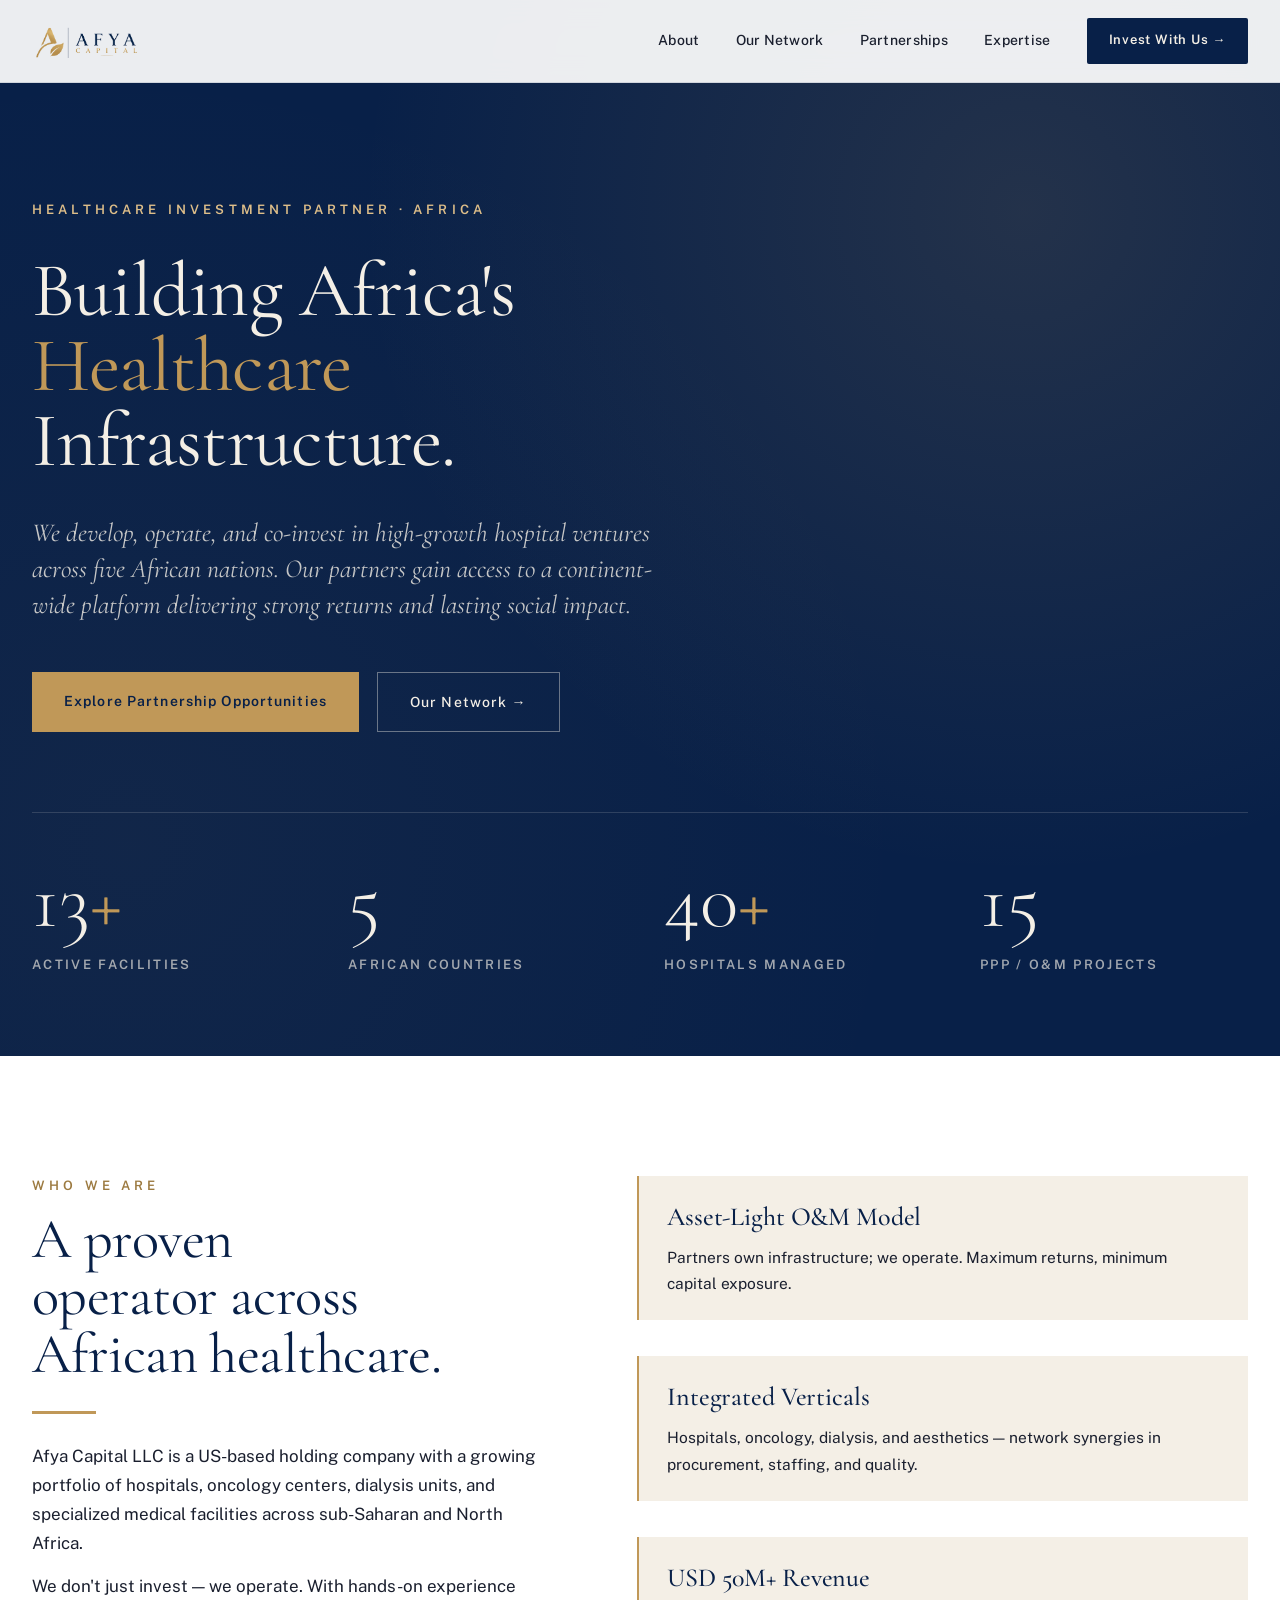
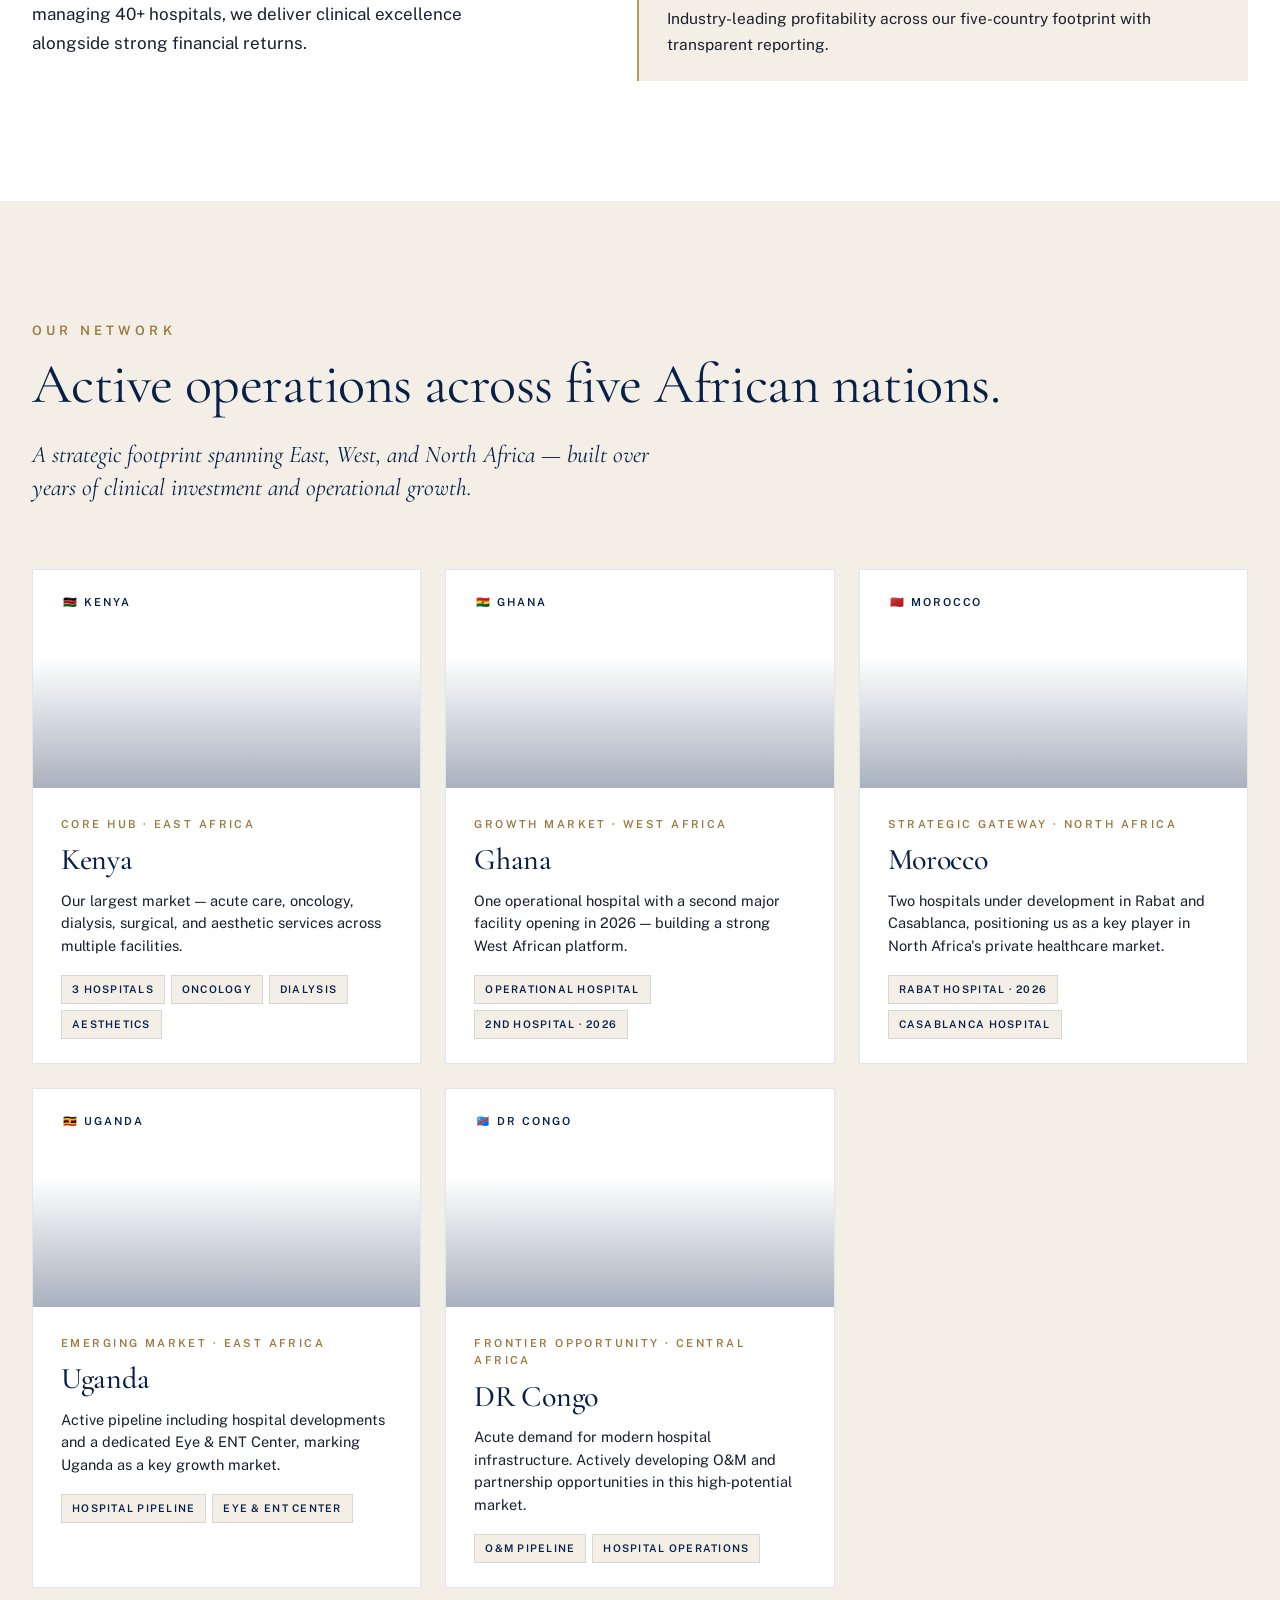
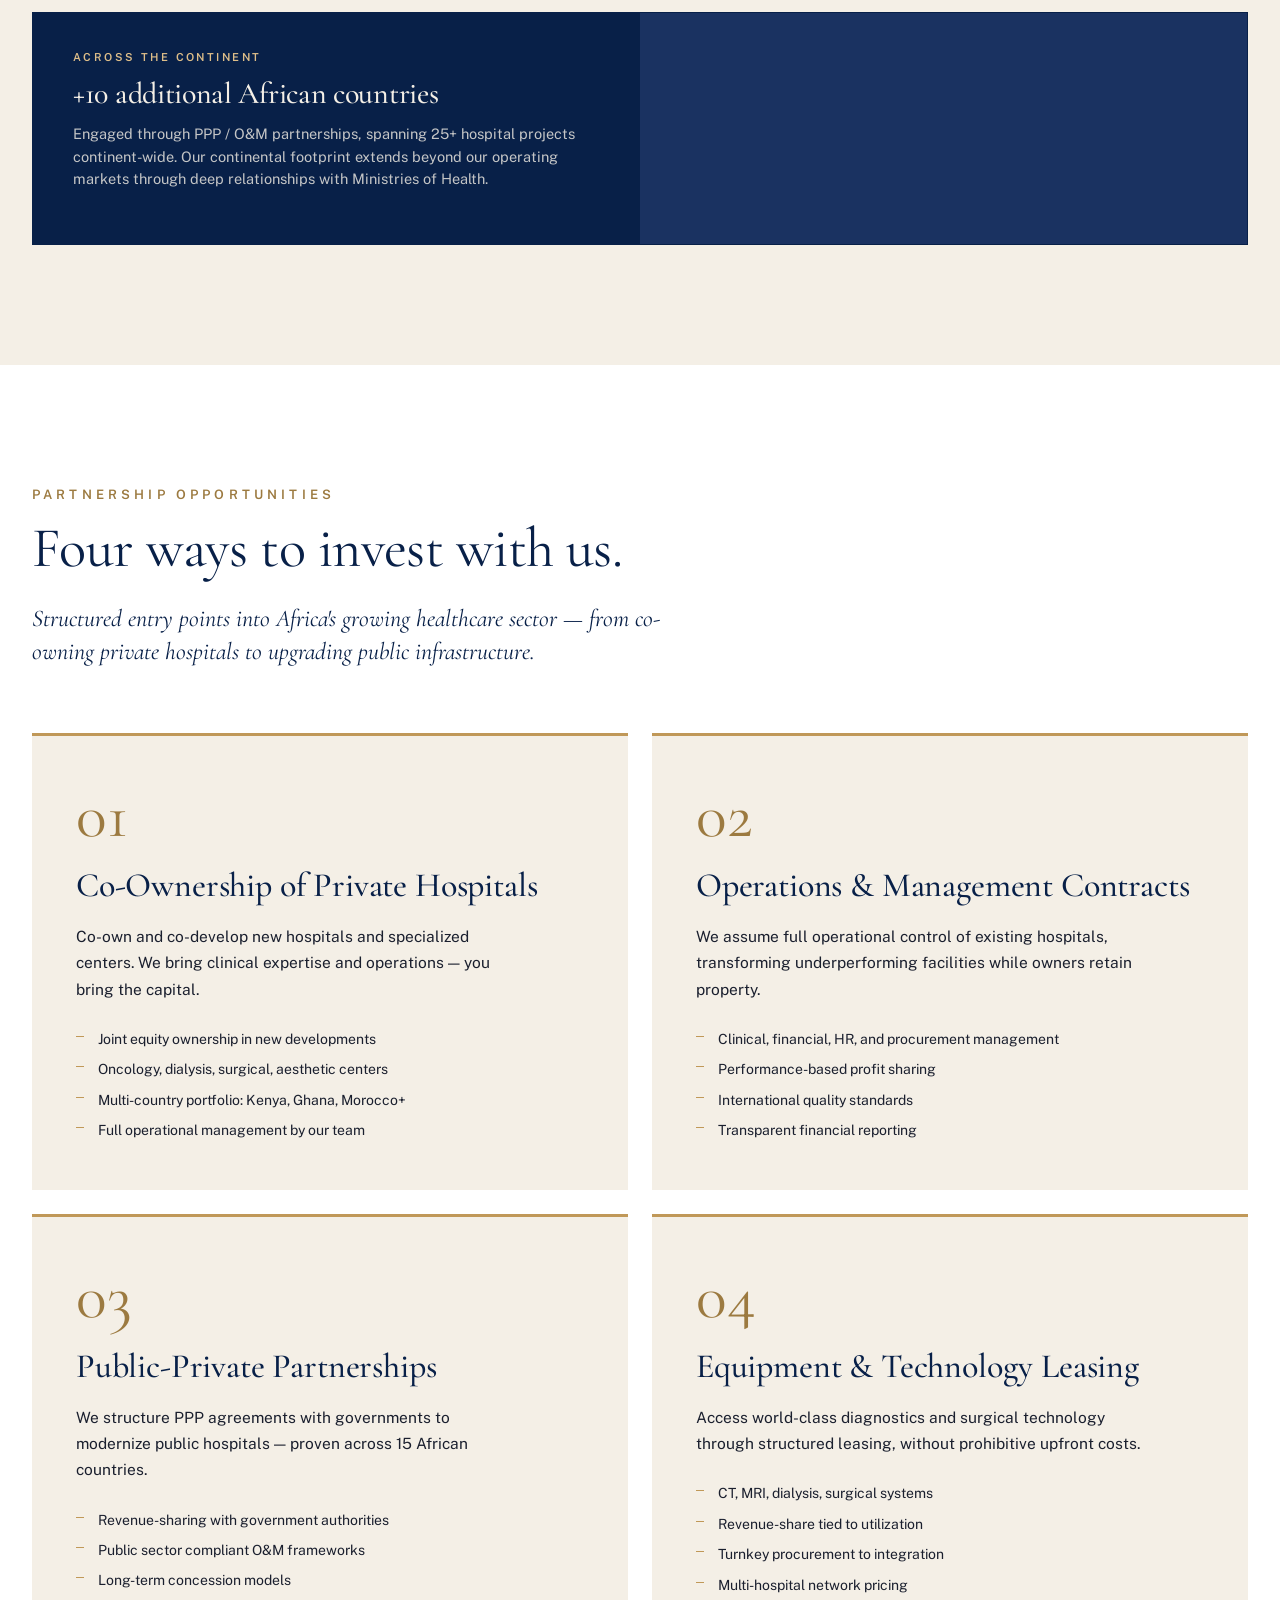
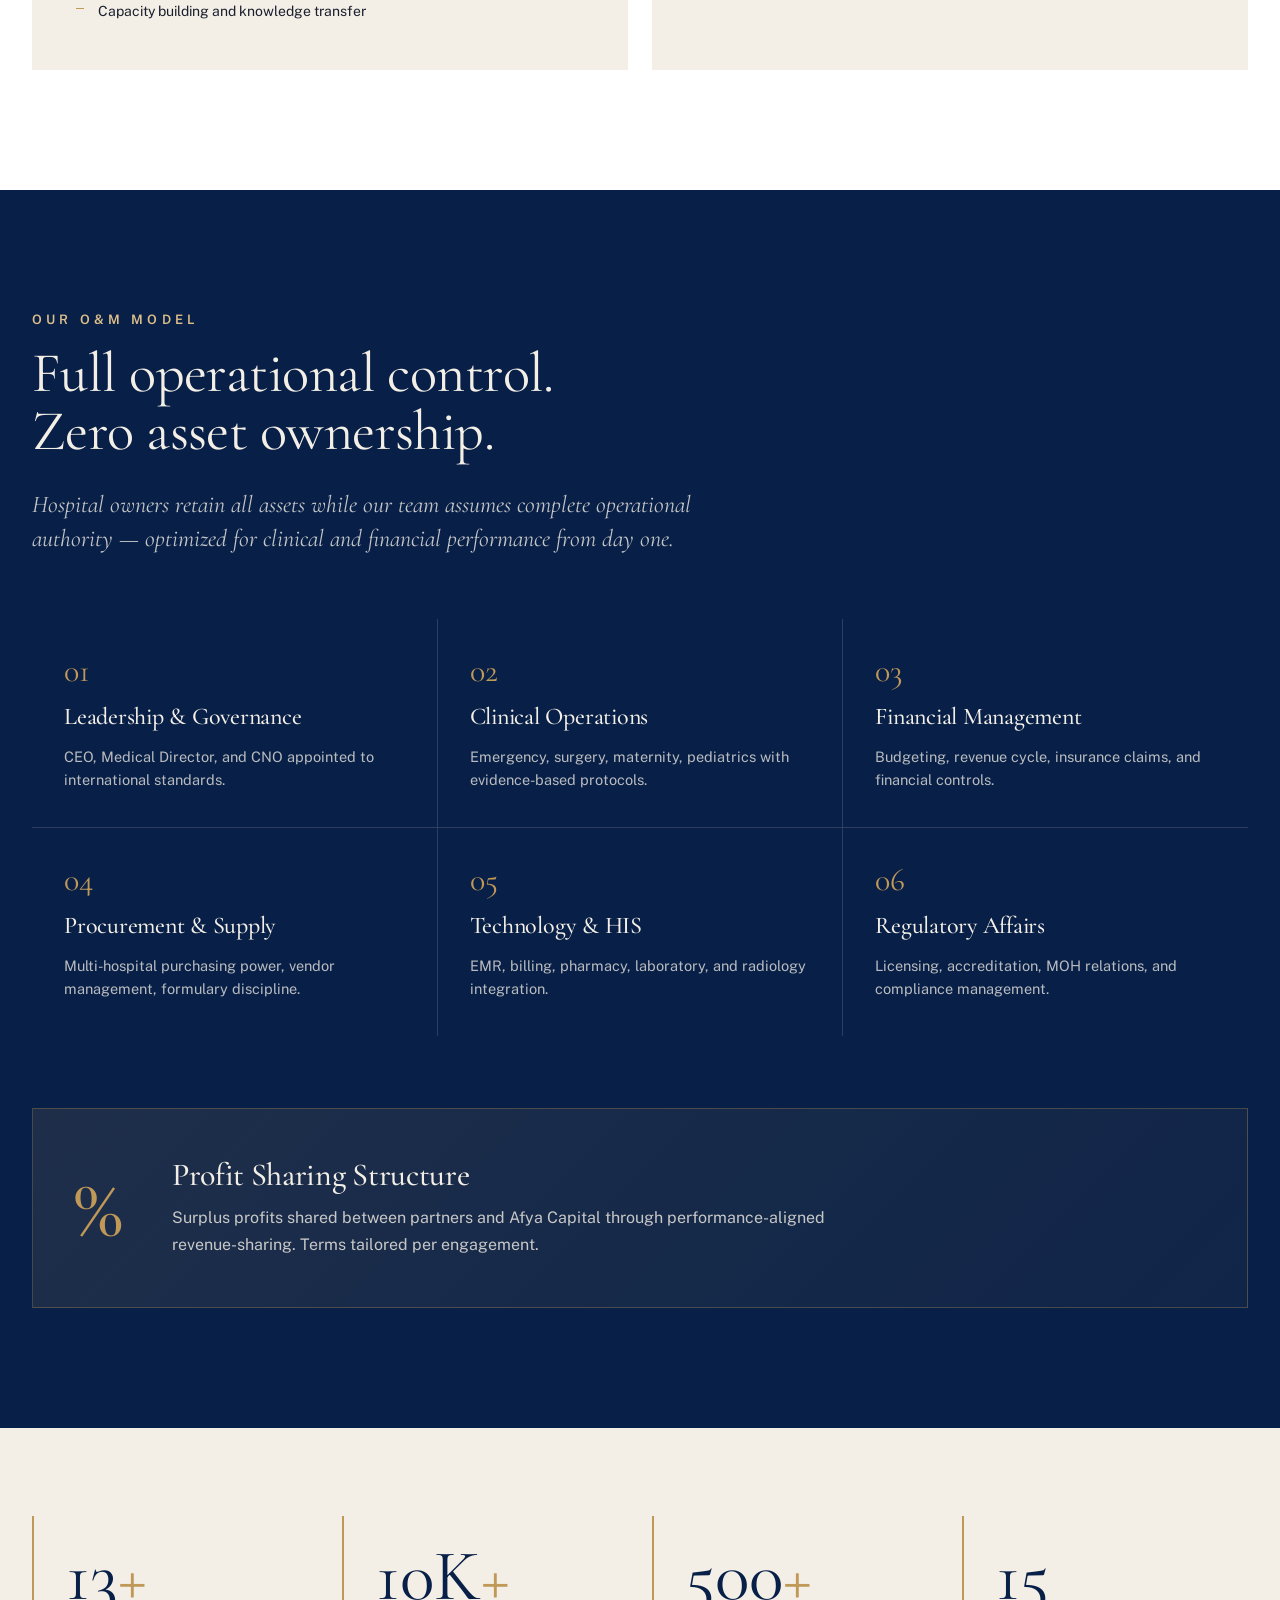
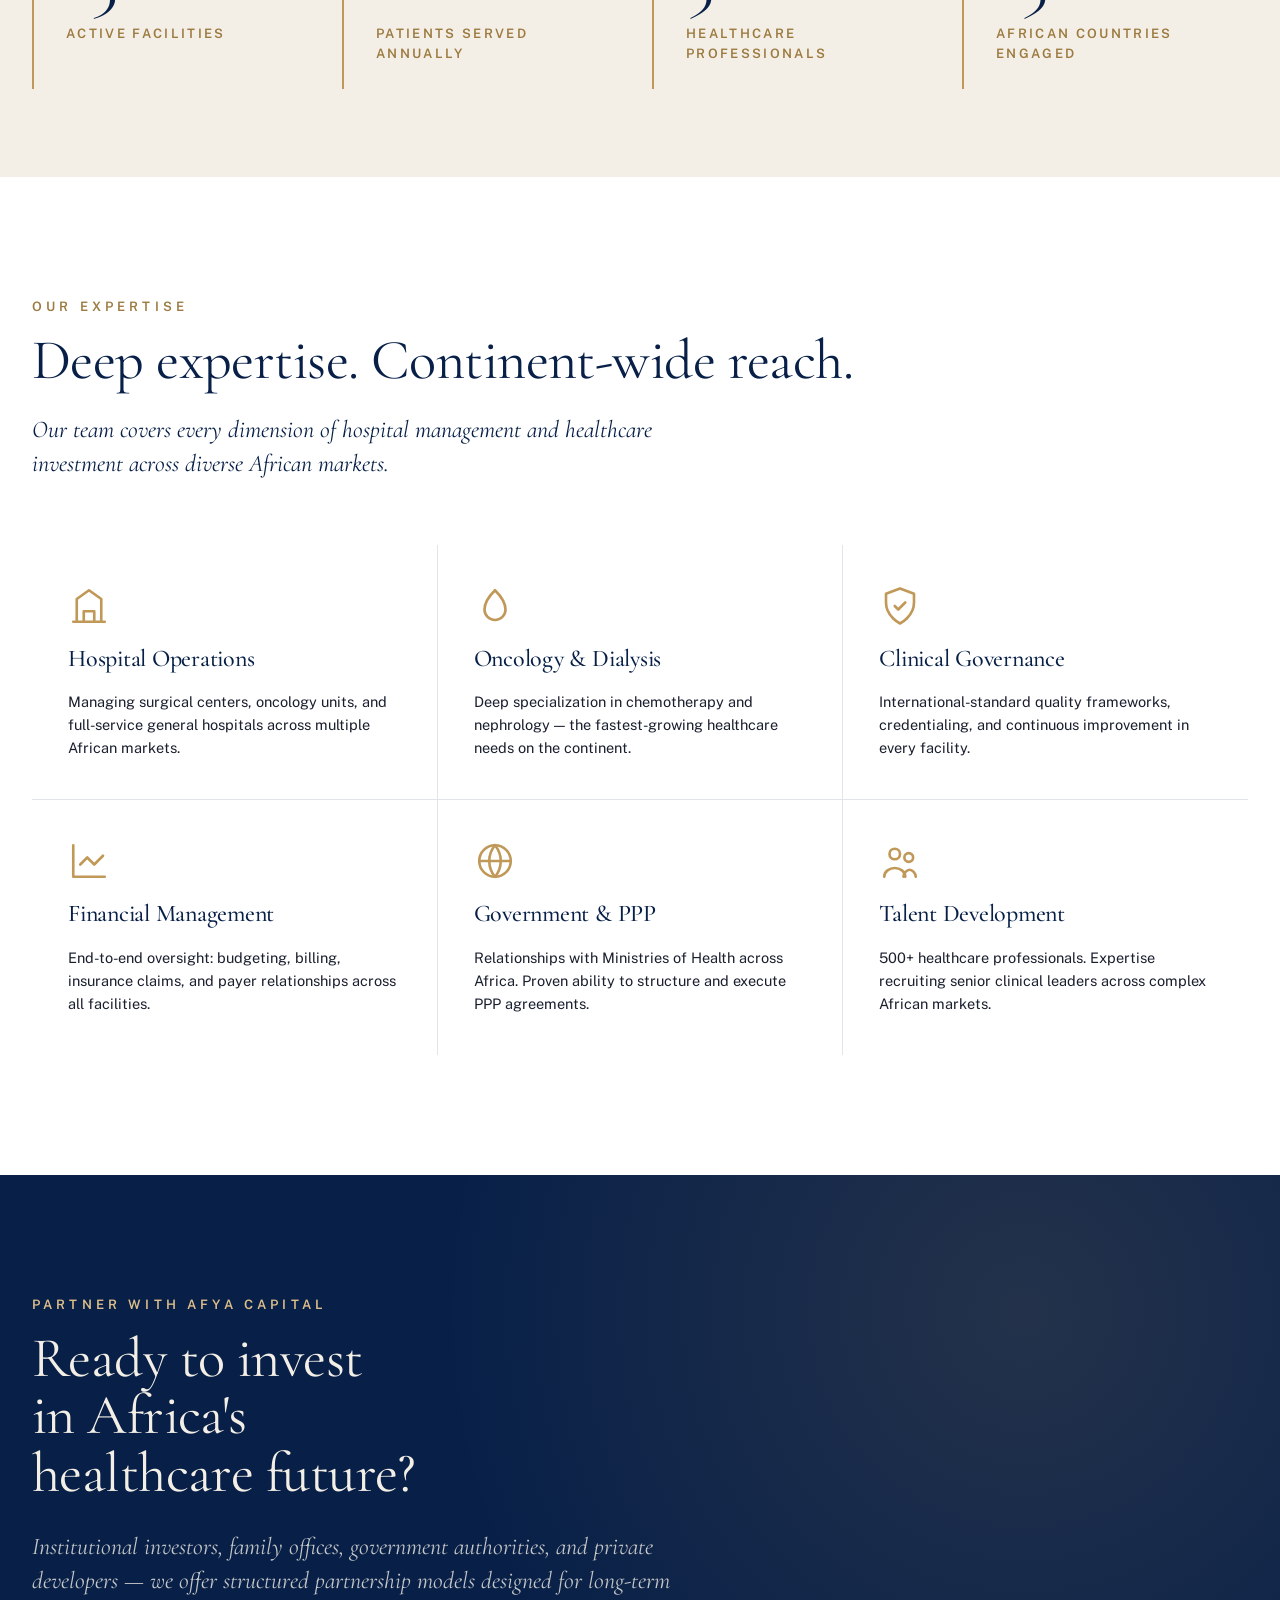
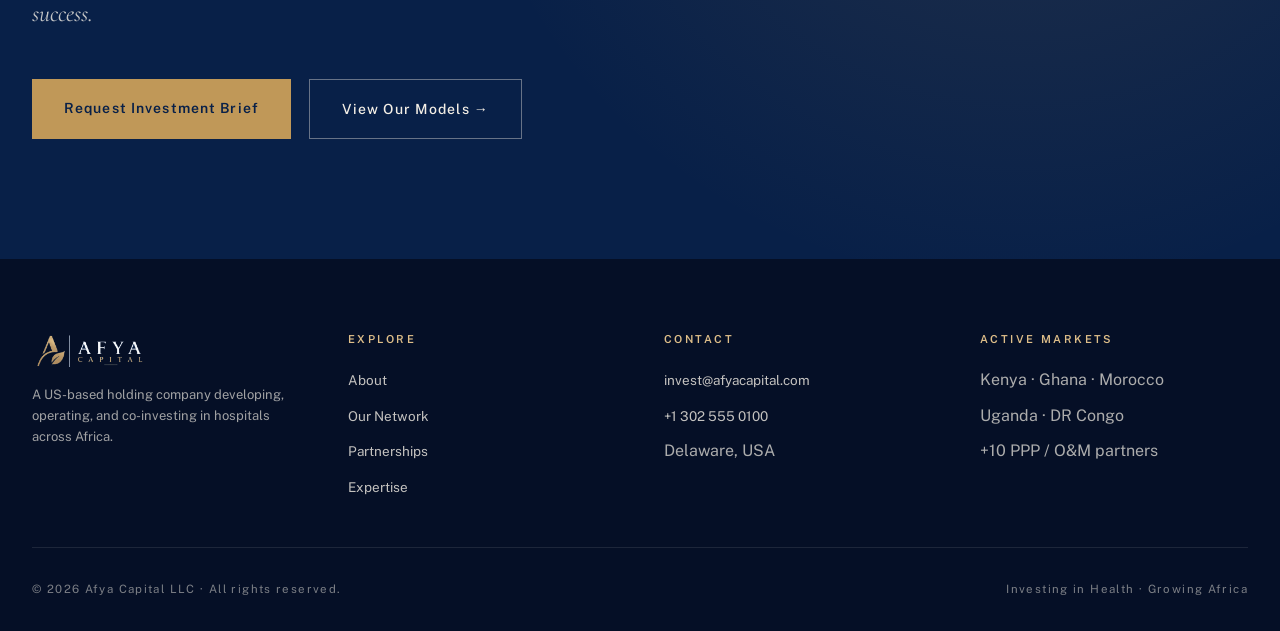
==== index.html @ c40c66a8 "Initial commit: Afya Capital website" ====
<!doctype html>
<html lang="en">
<head>
<meta charset="utf-8" />
<meta name="viewport" content="width=device-width, initial-scale=1" />
<title>Afya Capital — Healthcare Investment Partner, Africa</title>
<meta name="description" content="A US-based holding company developing, operating, and co-investing in hospitals across Africa. 40+ hospitals managed; 5 active markets; institutional partners welcome.">
<link rel="icon" href="images/symbol-on-transparent.png">
<link rel="preconnect" href="https://fonts.googleapis.com">
<link rel="preconnect" href="https://fonts.gstatic.com" crossorigin>
<link href="https://fonts.googleapis.com/css2?family=Cormorant+Garamond:ital,wght@0,300;0,400;0,500;0,600;0,700;1,400&family=Public+Sans:ital,wght@0,300;0,400;0,500;0,600;0,700&display=swap" rel="stylesheet">
<link rel="stylesheet" href="css/styles.css">
</head>
<body>

<!-- =============== NAV =============== -->
<header class="nav">
  <div class="inner">
    <a href="#" class="brand">
      <img src="images/logo-light-no-tagline.png" alt="Afya Capital"/>
    </a>
    <nav>
      <a href="#about">About</a>
      <a href="#network">Our Network</a>
      <a href="#partnerships">Partnerships</a>
      <a href="#expertise">Expertise</a>
      <a href="#contact" class="cta">Invest With Us →</a>
    </nav>
  </div>
</header>

<!-- =============== HERO =============== -->
<section class="hero">
  <div class="container">
    <div class="eyebrow">Healthcare Investment Partner · Africa</div>
    <h1>Building Africa's <em class="gold" style="font-style:normal;">Healthcare</em> Infrastructure.</h1>
    <p class="lede">We develop, operate, and co-invest in high-growth hospital ventures across five African nations. Our partners gain access to a continent-wide platform delivering strong returns and lasting social impact.</p>

    <div class="ctas">
      <a href="#partnerships" class="btn-primary">Explore Partnership Opportunities</a>
      <a href="#network" class="btn-secondary">Our Network →</a>
    </div>

    <div class="hero-stats">
      <div class="stat"><div class="num">13<em>+</em></div><div class="lbl">Active Facilities</div></div>
      <div class="stat"><div class="num">5</div><div class="lbl">African Countries</div></div>
      <div class="stat"><div class="num">40<em>+</em></div><div class="lbl">Hospitals Managed</div></div>
      <div class="stat"><div class="num">15</div><div class="lbl">PPP / O&amp;M Projects</div></div>
    </div>
  </div>
</section>

<!-- =============== ABOUT =============== -->
<section class="about" id="about">
  <div class="container">
    <div class="grid">
      <div class="lead">
        <div class="eyebrow">Who we are</div>
        <h2>A proven operator across African healthcare.</h2>
        <div class="rule-gold"></div>
        <p style="margin-top:28px;">Afya Capital LLC is a US-based holding company with a growing portfolio of hospitals, oncology centers, dialysis units, and specialized medical facilities across sub-Saharan and North Africa.</p>
        <p style="margin-top:14px;">We don't just invest — we operate. With hands-on experience managing 40+ hospitals, we deliver clinical excellence alongside strong financial returns.</p>
      </div>

      <div class="values">
        <div class="v">
          <h4>Asset-Light O&amp;M Model</h4>
          <p>Partners own infrastructure; we operate. Maximum returns, minimum capital exposure.</p>
        </div>
        <div class="v">
          <h4>Integrated Verticals</h4>
          <p>Hospitals, oncology, dialysis, and aesthetics — network synergies in procurement, staffing, and quality.</p>
        </div>
        <div class="v">
          <h4>USD 50M+ Revenue</h4>
          <p>Industry-leading profitability across our five-country footprint with transparent reporting.</p>
        </div>
      </div>
    </div>
  </div>
</section>

<!-- =============== NETWORK =============== -->
<section class="network" id="network">
  <div class="container">
    <div class="eyebrow">Our Network</div>
    <h2 style="margin:14px 0 24px;">Active operations across five African nations.</h2>
    <p class="lede">A strategic footprint spanning East, West, and North Africa — built over years of clinical investment and operational growth.</p>

    <div class="countries">
      <div class="country">
        <div class="img" style="background-image:url('https://images.unsplash.com/photo-1611348524140-53c9a25263d6?w=900&q=70');">
          <div class="flag">🇰🇪 Kenya</div>
        </div>
        <div class="body">
          <div class="tag">Core Hub · East Africa</div>
          <h3>Kenya</h3>
          <p>Our largest market — acute care, oncology, dialysis, surgical, and aesthetic services across multiple facilities.</p>
          <div class="tags"><span>3 Hospitals</span><span>Oncology</span><span>Dialysis</span><span>Aesthetics</span></div>
        </div>
      </div>

      <div class="country">
        <div class="img" style="background-image:url('https://images.unsplash.com/photo-1596005554384-d293674c91d7?w=900&q=70');">
          <div class="flag">🇬🇭 Ghana</div>
        </div>
        <div class="body">
          <div class="tag">Growth Market · West Africa</div>
          <h3>Ghana</h3>
          <p>One operational hospital with a second major facility opening in 2026 — building a strong West African platform.</p>
          <div class="tags"><span>Operational Hospital</span><span>2nd Hospital · 2026</span></div>
        </div>
      </div>

      <div class="country">
        <div class="img" style="background-image:url('https://images.unsplash.com/photo-1569383746724-6f1b882b8f46?w=900&q=70');">
          <div class="flag">🇲🇦 Morocco</div>
        </div>
        <div class="body">
          <div class="tag">Strategic Gateway · North Africa</div>
          <h3>Morocco</h3>
          <p>Two hospitals under development in Rabat and Casablanca, positioning us as a key player in North Africa's private healthcare market.</p>
          <div class="tags"><span>Rabat Hospital · 2026</span><span>Casablanca Hospital</span></div>
        </div>
      </div>

      <div class="country">
        <div class="img" style="background-image:url('https://images.unsplash.com/photo-1619451334792-150fd785ee74?w=900&q=70');">
          <div class="flag">🇺🇬 Uganda</div>
        </div>
        <div class="body">
          <div class="tag">Emerging Market · East Africa</div>
          <h3>Uganda</h3>
          <p>Active pipeline including hospital developments and a dedicated Eye &amp; ENT Center, marking Uganda as a key growth market.</p>
          <div class="tags"><span>Hospital Pipeline</span><span>Eye &amp; ENT Center</span></div>
        </div>
      </div>

      <div class="country">
        <div class="img" style="background-image:url('https://images.unsplash.com/photo-1580060839134-75a5edca2e99?w=900&q=70');">
          <div class="flag">🇨🇩 DR Congo</div>
        </div>
        <div class="body">
          <div class="tag">Frontier Opportunity · Central Africa</div>
          <h3>DR Congo</h3>
          <p>Acute demand for modern hospital infrastructure. Actively developing O&amp;M and partnership opportunities in this high-potential market.</p>
          <div class="tags"><span>O&amp;M Pipeline</span><span>Hospital Operations</span></div>
        </div>
      </div>

      <div class="country wide">
        <div class="body">
          <div class="tag">Across the continent</div>
          <h3>+10 additional African countries</h3>
          <p>Engaged through PPP / O&amp;M partnerships, spanning 25+ hospital projects continent-wide. Our continental footprint extends beyond our operating markets through deep relationships with Ministries of Health.</p>
        </div>
        <div class="image-strip">
          <div style="background-image:url('https://images.unsplash.com/photo-1519494026892-80bbd2d6fd0d?w=600&q=70');"></div>
          <div style="background-image:url('https://images.unsplash.com/photo-1584982751601-97dcc096659c?w=600&q=70');"></div>
          <div style="background-image:url('https://images.unsplash.com/photo-1666214280557-f1b5022eb634?w=600&q=70');"></div>
        </div>
      </div>
    </div>
  </div>
</section>

<!-- =============== PARTNERSHIPS =============== -->
<section class="partnerships" id="partnerships">
  <div class="container">
    <div class="eyebrow">Partnership Opportunities</div>
    <h2 style="margin:14px 0 24px;">Four ways to invest with us.</h2>
    <p class="lede">Structured entry points into Africa's growing healthcare sector — from co-owning private hospitals to upgrading public infrastructure.</p>

    <div class="models">
      <div class="model">
        <div class="num">01</div>
        <h3>Co-Ownership of Private Hospitals</h3>
        <p>Co-own and co-develop new hospitals and specialized centers. We bring clinical expertise and operations — you bring the capital.</p>
        <ul>
          <li>Joint equity ownership in new developments</li>
          <li>Oncology, dialysis, surgical, aesthetic centers</li>
          <li>Multi-country portfolio: Kenya, Ghana, Morocco+</li>
          <li>Full operational management by our team</li>
        </ul>
      </div>

      <div class="model">
        <div class="num">02</div>
        <h3>Operations &amp; Management Contracts</h3>
        <p>We assume full operational control of existing hospitals, transforming underperforming facilities while owners retain property.</p>
        <ul>
          <li>Clinical, financial, HR, and procurement management</li>
          <li>Performance-based profit sharing</li>
          <li>International quality standards</li>
          <li>Transparent financial reporting</li>
        </ul>
      </div>

      <div class="model">
        <div class="num">03</div>
        <h3>Public-Private Partnerships</h3>
        <p>We structure PPP agreements with governments to modernize public hospitals — proven across 15 African countries.</p>
        <ul>
          <li>Revenue-sharing with government authorities</li>
          <li>Public sector compliant O&amp;M frameworks</li>
          <li>Long-term concession models</li>
          <li>Capacity building and knowledge transfer</li>
        </ul>
      </div>

      <div class="model">
        <div class="num">04</div>
        <h3>Equipment &amp; Technology Leasing</h3>
        <p>Access world-class diagnostics and surgical technology through structured leasing, without prohibitive upfront costs.</p>
        <ul>
          <li>CT, MRI, dialysis, surgical systems</li>
          <li>Revenue-share tied to utilization</li>
          <li>Turnkey procurement to integration</li>
          <li>Multi-hospital network pricing</li>
        </ul>
      </div>
    </div>
  </div>
</section>

<!-- =============== O&M MODEL =============== -->
<section class="om">
  <div class="container">
    <div class="eyebrow">Our O&amp;M Model</div>
    <h2>Full operational control.<br/>Zero asset ownership.</h2>
    <p class="lede">Hospital owners retain all assets while our team assumes complete operational authority — optimized for clinical and financial performance from day one.</p>

    <div class="grid">
      <div class="cell"><div class="n">01</div><h4>Leadership &amp; Governance</h4><p>CEO, Medical Director, and CNO appointed to international standards.</p></div>
      <div class="cell"><div class="n">02</div><h4>Clinical Operations</h4><p>Emergency, surgery, maternity, pediatrics with evidence-based protocols.</p></div>
      <div class="cell"><div class="n">03</div><h4>Financial Management</h4><p>Budgeting, revenue cycle, insurance claims, and financial controls.</p></div>
      <div class="cell"><div class="n">04</div><h4>Procurement &amp; Supply</h4><p>Multi-hospital purchasing power, vendor management, formulary discipline.</p></div>
      <div class="cell"><div class="n">05</div><h4>Technology &amp; HIS</h4><p>EMR, billing, pharmacy, laboratory, and radiology integration.</p></div>
      <div class="cell"><div class="n">06</div><h4>Regulatory Affairs</h4><p>Licensing, accreditation, MOH relations, and compliance management.</p></div>
    </div>

    <div class="share">
      <div class="big">%</div>
      <div>
        <h3>Profit Sharing Structure</h3>
        <p>Surplus profits shared between partners and Afya Capital through performance-aligned revenue-sharing. Terms tailored per engagement.</p>
      </div>
    </div>
  </div>
</section>

<!-- =============== MID STATS =============== -->
<section class="mid-stats">
  <div class="container">
    <div class="row">
      <div class="stat"><div class="num">13<em>+</em></div><div class="lbl">Active facilities</div></div>
      <div class="stat"><div class="num">10K<em>+</em></div><div class="lbl">Patients served annually</div></div>
      <div class="stat"><div class="num">500<em>+</em></div><div class="lbl">Healthcare professionals</div></div>
      <div class="stat"><div class="num">15</div><div class="lbl">African countries engaged</div></div>
    </div>
  </div>
</section>

<!-- =============== EXPERTISE =============== -->
<section class="expertise" id="expertise">
  <div class="container">
    <div class="eyebrow">Our Expertise</div>
    <h2 style="margin:14px 0 24px;">Deep expertise. Continent-wide reach.</h2>
    <p class="lede">Our team covers every dimension of hospital management and healthcare investment across diverse African markets.</p>

    <div class="areas">
      <div class="area">
        <div class="icon"><svg viewBox="0 0 24 24" fill="none" stroke="currentColor" stroke-width="1.5" stroke-linecap="round" stroke-linejoin="round"><path d="M3 21h18M5 21V8l7-5 7 5v13M9 21v-6h6v6"/></svg></div>
        <h4>Hospital Operations</h4>
        <p>Managing surgical centers, oncology units, and full-service general hospitals across multiple African markets.</p>
      </div>
      <div class="area">
        <div class="icon"><svg viewBox="0 0 24 24" fill="none" stroke="currentColor" stroke-width="1.5" stroke-linecap="round" stroke-linejoin="round"><path d="M12 3c-4 4-6 8-6 11a6 6 0 0 0 12 0c0-3-2-7-6-11Z"/></svg></div>
        <h4>Oncology &amp; Dialysis</h4>
        <p>Deep specialization in chemotherapy and nephrology — the fastest-growing healthcare needs on the continent.</p>
      </div>
      <div class="area">
        <div class="icon"><svg viewBox="0 0 24 24" fill="none" stroke="currentColor" stroke-width="1.5" stroke-linecap="round" stroke-linejoin="round"><path d="M12 22s8-4 8-12V5l-8-3-8 3v5c0 8 8 12 8 12Z"/><path d="M9 12l2 2 4-4"/></svg></div>
        <h4>Clinical Governance</h4>
        <p>International-standard quality frameworks, credentialing, and continuous improvement in every facility.</p>
      </div>
      <div class="area">
        <div class="icon"><svg viewBox="0 0 24 24" fill="none" stroke="currentColor" stroke-width="1.5" stroke-linecap="round" stroke-linejoin="round"><path d="M3 3v18h18"/><path d="M7 14l4-4 4 4 5-5"/></svg></div>
        <h4>Financial Management</h4>
        <p>End-to-end oversight: budgeting, billing, insurance claims, and payer relationships across all facilities.</p>
      </div>
      <div class="area">
        <div class="icon"><svg viewBox="0 0 24 24" fill="none" stroke="currentColor" stroke-width="1.5" stroke-linecap="round" stroke-linejoin="round"><circle cx="12" cy="12" r="9"/><path d="M3 12h18M12 3a14 14 0 0 1 0 18M12 3a14 14 0 0 0 0 18"/></svg></div>
        <h4>Government &amp; PPP</h4>
        <p>Relationships with Ministries of Health across Africa. Proven ability to structure and execute PPP agreements.</p>
      </div>
      <div class="area">
        <div class="icon"><svg viewBox="0 0 24 24" fill="none" stroke="currentColor" stroke-width="1.5" stroke-linecap="round" stroke-linejoin="round"><circle cx="9" cy="8" r="3"/><circle cx="17" cy="10" r="2.5"/><path d="M3 21c0-3 3-5 6-5s6 2 6 5"/><path d="M14 21c0-2 2-4 3.5-4s3.5 2 3.5 4"/></svg></div>
        <h4>Talent Development</h4>
        <p>500+ healthcare professionals. Expertise recruiting senior clinical leaders across complex African markets.</p>
      </div>
    </div>
  </div>
</section>

<!-- =============== CTA =============== -->
<section class="cta-section" id="contact">
  <div class="container">
    <div class="eyebrow">Partner With Afya Capital</div>
    <h2>Ready to invest in Africa's healthcare future?</h2>
    <p class="lede">Institutional investors, family offices, government authorities, and private developers — we offer structured partnership models designed for long-term success.</p>
    <div class="actions">
      <a href="mailto:invest@afyacapital.com" class="btn-primary">Request Investment Brief</a>
      <a href="#partnerships" class="btn-secondary">View Our Models →</a>
    </div>
  </div>
</section>

<!-- =============== FOOTER =============== -->
<footer>
  <div class="container">
    <div class="top">
      <div class="col brand-col">
        <img src="images/logo-dark-no-tagline.png" alt="Afya Capital"/>
        <p>A US-based holding company developing, operating, and co-investing in hospitals across Africa.</p>
      </div>
      <div class="col">
        <h5>Explore</h5>
        <ul>
          <li><a href="#about">About</a></li>
          <li><a href="#network">Our Network</a></li>
          <li><a href="#partnerships">Partnerships</a></li>
          <li><a href="#expertise">Expertise</a></li>
        </ul>
      </div>
      <div class="col">
        <h5>Contact</h5>
        <ul>
          <li><a href="mailto:invest@afyacapital.com">invest@afyacapital.com</a></li>
          <li><a href="tel:+13025550100">+1 302 555 0100</a></li>
          <li>Delaware, USA</li>
        </ul>
      </div>
      <div class="col">
        <h5>Active markets</h5>
        <ul>
          <li>Kenya · Ghana · Morocco</li>
          <li>Uganda · DR Congo</li>
          <li>+10 PPP / O&amp;M partners</li>
        </ul>
      </div>
    </div>
    <div class="bottom">
      <span>© 2026 Afya Capital LLC · All rights reserved.</span>
      <span>Investing in Health · Growing Africa</span>
    </div>
  </div>
</footer>

</body>
</html>
---- css/styles.css ----
/* Afya Capital — Brand Identity v1.0 (May 2026) */
/* Cormorant Garamond + Public Sans | Navy · Gold · Bone */

:root{
  --navy: #082048;
  --navy-deep: #050F26;
  --navy-tint: #1A3261;
  --gold: #C09858;
  --gold-deep: #9C7A40;
  --gold-tint: #DEBE89;
  --bone: #F4EFE6;
  --bone-deep: #E8DFCE;
  --stone: #8C8479;
  --charcoal: #1A1F2E;
  --paper: #FFFFFF;
  --verdant: #6B7F4F;
  --rule: rgba(8,32,72,0.12);
  --rule-strong: rgba(8,32,72,0.22);
  --serif: "Cormorant Garamond", "Trajan Pro", "EB Garamond", Georgia, serif;
  --sans: "Amazon Ember Modern", "Amazon Ember", "Public Sans", -apple-system, "Helvetica Neue", Arial, sans-serif;
}
*{box-sizing:border-box; margin:0; padding:0;}
html{ scroll-behavior:smooth; }
body{
  font-family:var(--sans); color:var(--charcoal); background:var(--paper);
  -webkit-font-smoothing:antialiased; font-size:16px; line-height:1.6;
}
img{ max-width:100%; display:block;}
a{ color:inherit; text-decoration:none;}

/* ----- Layout ----- */
.container{ max-width:1320px; margin:0 auto; padding:0 32px;}
section{ padding:120px 0; position:relative;}
section.compact{ padding:80px 0;}

/* Type */
h1,h2,h3,h4,h5{ font-family:var(--serif); font-weight:400; letter-spacing:-0.01em; color:var(--navy); text-wrap:balance;}
h1{ font-size:clamp(48px, 6vw, 88px); line-height:0.98; }
h2{ font-size:clamp(36px, 4.4vw, 64px); line-height:1.02;}
h3{ font-size:clamp(24px, 2.6vw, 32px); line-height:1.15; font-weight:500;}
h4{ font-size:20px; font-family:var(--sans); font-weight:600; color:var(--navy); line-height:1.3;}
p{ font-size:17px; line-height:1.7; color:var(--charcoal); max-width:70ch;}
.lede{ font-family:var(--serif); font-style:italic; font-size:24px; line-height:1.4; color:var(--navy); max-width:60ch;}
.eyebrow{
  font-family:var(--sans); font-size:13px; letter-spacing:0.32em; text-transform:uppercase;
  color:var(--gold-deep); font-weight:600;
}
em.gold{ color:var(--gold); font-style:normal; font-weight:400;}

/* ----- Nav ----- */
header.nav{
  position:fixed; top:0; left:0; right:0; z-index:100;
  background:rgba(255,255,255,0.92); backdrop-filter:blur(14px);
  border-bottom:1px solid var(--rule);
  transition:transform .3s;
}
header.nav .inner{
  max-width:1320px; margin:0 auto; padding:18px 32px;
  display:flex; justify-content:space-between; align-items:center; gap:32px;
}
header.nav .brand{ display:flex; align-items:center; gap:14px; }
header.nav .brand img{ height:34px; width:auto; mix-blend-mode:multiply;}
header.nav nav{ display:flex; gap:36px; align-items:center;}
header.nav nav a{
  font-size:14px; color:var(--charcoal); font-weight:500;
  letter-spacing:0.02em; padding:6px 0; border-bottom:1px solid transparent;
  transition:border-color .2s, color .2s;
}
header.nav nav a:hover{ color:var(--navy); border-bottom-color:var(--gold);}
header.nav .cta{
  background:var(--navy); color:var(--bone); padding:12px 22px; border-radius:2px;
  font-size:13px; letter-spacing:0.06em; font-weight:600;
  transition:background .2s;
}
header.nav .cta:hover{ background:var(--navy-tint);}

/* ----- Hero ----- */
.hero{
  background:var(--navy); color:var(--bone);
  padding-top:200px; padding-bottom:80px;
  position:relative; overflow:hidden;
}
.hero::before{
  content:""; position:absolute; inset:0;
  background:radial-gradient(circle at 80% 20%, rgba(192,152,88,0.15), transparent 50%),
             radial-gradient(circle at 10% 80%, rgba(192,152,88,0.05), transparent 55%);
  pointer-events:none;
}
.hero .container{ position:relative;}
.hero .eyebrow{ color:var(--gold-tint); margin-bottom:32px;}
.hero h1{ color:var(--bone); margin-bottom:36px; max-width:18ch;}
.hero .lede{ color:rgba(244,239,230,0.8); font-size:26px; margin-bottom:48px;}
.hero .ctas{ display:flex; gap:18px; flex-wrap:wrap; margin-bottom:80px;}
.hero .btn-primary{
  background:var(--gold); color:var(--navy);
  padding:18px 32px; font-weight:600; font-size:14px;
  letter-spacing:0.08em; transition:background .2s;
}
.hero .btn-primary:hover{ background:var(--gold-tint);}
.hero .btn-secondary{
  background:transparent; color:var(--bone); padding:18px 32px;
  border:1px solid rgba(244,239,230,0.4); font-weight:500; font-size:14px;
  letter-spacing:0.08em; transition:border-color .2s;
}
.hero .btn-secondary:hover{ border-color:var(--gold);}
.hero-stats{
  display:grid; grid-template-columns:repeat(4, 1fr); gap:48px;
  padding-top:48px; border-top:1px solid rgba(244,239,230,0.15);
}
.hero-stats .stat .num{
  font-family:var(--serif); font-weight:300; font-size:80px; line-height:1; color:var(--bone);
}
.hero-stats .stat .num em{ color:var(--gold); font-style:normal; font-weight:400;}
.hero-stats .stat .lbl{
  font-size:13px; letter-spacing:0.18em; text-transform:uppercase;
  color:rgba(244,239,230,0.65); font-weight:600; margin-top:14px;
}

/* ----- About ----- */
.about{ background:var(--paper);}
.about .grid{ display:grid; grid-template-columns:1fr 1.2fr; gap:96px; align-items:start;}
.about .lead h2{ margin:14px 0 28px;}
.about .lead .rule-gold{ height:3px; width:64px; background:var(--gold);}
.about .values{ display:flex; flex-direction:column; gap:36px;}
.about .values .v{
  padding:24px 28px; border-left:2px solid var(--gold); background:var(--bone);
}
.about .values .v h4{ font-family:var(--serif); font-size:26px; font-weight:500; color:var(--navy); margin-bottom:10px; letter-spacing:-0.005em;}
.about .values .v p{ font-size:15.5px; color:var(--charcoal); margin:0;}

/* ----- Network ----- */
.network{ background:var(--bone);}
.network .countries{
  display:grid; grid-template-columns:repeat(3, 1fr); gap:24px; margin-top:64px;
}
.country{
  background:var(--paper); position:relative;
  border:1px solid var(--rule);
  overflow:hidden;
  display:flex; flex-direction:column;
}
.country .img{ aspect-ratio:16/9; background:center/cover; position:relative;}
.country .img::after{ content:""; position:absolute; inset:0; background:linear-gradient(180deg, transparent 40%, rgba(8,32,72,0.35) 100%);}
.country .img .flag{
  position:absolute; top:18px; left:18px;
  background:rgba(255,255,255,0.95); padding:6px 12px; border-radius:2px;
  font-family:var(--sans); font-size:11px; letter-spacing:0.18em; color:var(--navy);
  font-weight:600; text-transform:uppercase;
}
.country .body{ padding:28px 28px 24px;}
.country .body .tag{ font-size:11px; letter-spacing:0.22em; text-transform:uppercase; color:var(--gold-deep); font-weight:600; margin-bottom:10px;}
.country .body h3{ font-family:var(--serif); font-size:30px; font-weight:500; color:var(--navy); margin-bottom:12px;}
.country .body p{ font-size:14.5px; line-height:1.55; color:var(--charcoal); margin-bottom:18px;}
.country .tags{ display:flex; flex-wrap:wrap; gap:6px;}
.country .tags span{
  font-size:10.5px; letter-spacing:0.12em; text-transform:uppercase;
  color:var(--navy); font-weight:600;
  padding:5px 10px; background:var(--bone); border:1px solid var(--rule);
}
.country.wide{
  grid-column:span 3;
  background:var(--navy); color:var(--bone); border-color:var(--navy);
  flex-direction:row; align-items:stretch;
}
.country.wide .body{ padding:36px 40px; display:flex; flex-direction:column; justify-content:center; flex:1;}
.country.wide .body .tag{ color:var(--gold-tint);}
.country.wide .body h3{ color:var(--bone);}
.country.wide .body p{ color:rgba(244,239,230,0.8);}
.country.wide .image-strip{ flex:0 0 50%; display:grid; grid-template-columns:1fr 1fr 1fr; gap:1px; background:var(--navy-tint);}
.country.wide .image-strip > div{ background:center/cover; min-height:200px;}

/* ----- Partnerships ----- */
.partnerships{ background:var(--paper);}
.partnerships .models{
  display:grid; grid-template-columns:repeat(2, 1fr); gap:24px; margin-top:64px;
}
.model{
  background:var(--bone); padding:48px 44px; position:relative;
  border-top:3px solid var(--gold);
  display:flex; flex-direction:column; gap:18px;
}
.model .num{
  font-family:var(--serif); font-size:64px; color:var(--gold-deep); line-height:1; font-weight:400;
}
.model h3{ font-family:var(--serif); font-size:34px; font-weight:500; color:var(--navy); letter-spacing:-0.005em;}
.model > p{ font-size:15.5px; color:var(--charcoal); max-width:50ch;}
.model ul{ list-style:none; display:flex; flex-direction:column; gap:8px; margin-top:8px;}
.model ul li{
  font-size:14px; color:var(--charcoal); padding-left:22px; position:relative;
}
.model ul li::before{
  content:""; position:absolute; left:0; top:8px; width:8px; height:1px; background:var(--gold);
}

/* ----- O&M Model ----- */
.om{ background:var(--navy); color:var(--bone);}
.om .eyebrow{ color:var(--gold-tint);}
.om h2{ color:var(--bone); margin:14px 0 28px;}
.om .lede{ color:rgba(244,239,230,0.8);}
.om .grid{ display:grid; grid-template-columns:repeat(3, 1fr); gap:1px; margin-top:64px; background:rgba(244,239,230,0.15);}
.om .cell{
  padding:36px 32px; background:var(--navy);
  display:flex; flex-direction:column; gap:14px;
}
.om .cell .n{ font-family:var(--serif); font-size:32px; color:var(--gold); line-height:1; font-weight:400;}
.om .cell h4{ color:var(--bone); font-family:var(--serif); font-size:24px; font-weight:500;}
.om .cell p{ color:rgba(244,239,230,0.75); font-size:14.5px; line-height:1.55;}
.om .share{
  margin-top:72px; padding:48px 40px;
  background:linear-gradient(135deg, rgba(192,152,88,0.12), rgba(192,152,88,0.04));
  border:1px solid rgba(192,152,88,0.3);
  display:grid; grid-template-columns:auto 1fr; gap:48px; align-items:center;
}
.om .share .big{ font-family:var(--serif); font-size:88px; line-height:1; color:var(--gold);}
.om .share h3{ color:var(--bone); font-size:32px; margin-bottom:10px;}
.om .share p{ color:rgba(244,239,230,0.8); font-size:16px;}

/* ----- Mid Stats ----- */
.mid-stats{ background:var(--bone); padding:88px 0;}
.mid-stats .row{
  display:grid; grid-template-columns:repeat(4, 1fr); gap:24px;
}
.mid-stats .stat{ text-align:left; padding:24px 32px; border-left:2px solid var(--gold);}
.mid-stats .stat .num{ font-family:var(--serif); font-weight:400; font-size:72px; line-height:1; color:var(--navy);}
.mid-stats .stat .num em{ color:var(--gold); font-style:normal;}
.mid-stats .stat .lbl{
  font-size:13px; letter-spacing:0.18em; text-transform:uppercase;
  color:var(--gold-deep); font-weight:600; margin-top:12px;
}

/* ----- Expertise ----- */
.expertise{ background:var(--paper);}
.expertise .areas{
  display:grid; grid-template-columns:repeat(3, 1fr); gap:1px; margin-top:64px;
  background:var(--rule);
}
.area{
  background:var(--paper); padding:40px 36px;
  display:flex; flex-direction:column; gap:16px;
}
.area .icon{ width:42px; height:42px; color:var(--gold);}
.area .icon svg{ width:100%; height:100%;}
.area h4{ font-family:var(--serif); font-size:24px; font-weight:500; color:var(--navy);}
.area p{ font-size:14.5px; line-height:1.6; color:var(--charcoal); margin:0;}

/* ----- CTA ----- */
.cta-section{ background:var(--navy); color:var(--bone); position:relative; overflow:hidden;}
.cta-section::before{
  content:""; position:absolute; inset:0;
  background:radial-gradient(circle at 80% 20%, rgba(192,152,88,0.15), transparent 50%);
  pointer-events:none;
}
.cta-section .container{ position:relative;}
.cta-section .eyebrow{ color:var(--gold-tint);}
.cta-section h2{ color:var(--bone); margin:14px 0 28px; max-width:18ch;}
.cta-section .lede{ color:rgba(244,239,230,0.8); margin-bottom:48px;}
.cta-section .actions{ display:flex; gap:18px; flex-wrap:wrap;}
.cta-section .btn-primary{
  background:var(--gold); color:var(--navy); padding:18px 32px;
  font-weight:600; font-size:14px; letter-spacing:0.08em;
}
.cta-section .btn-primary:hover{ background:var(--gold-tint);}
.cta-section .btn-secondary{
  background:transparent; color:var(--bone); padding:18px 32px;
  border:1px solid rgba(244,239,230,0.4); font-weight:500; font-size:14px;
  letter-spacing:0.08em;
}

/* ----- Footer ----- */
footer{ background:var(--navy-deep); color:rgba(244,239,230,0.7); padding:72px 0 32px;}
footer .top{
  display:grid; grid-template-columns:1fr 1fr 1fr 1fr; gap:48px;
  padding-bottom:48px; border-bottom:1px solid rgba(244,239,230,0.1);
}
footer .top .col h5{ color:var(--gold-tint); font-family:var(--sans); font-size:11px; letter-spacing:0.22em; text-transform:uppercase; font-weight:600; margin-bottom:18px;}
footer .top .col ul{ list-style:none; display:flex; flex-direction:column; gap:10px;}
footer .top .col ul a{ font-size:13.5px; color:rgba(244,239,230,0.8); transition:color .2s;}
footer .top .col ul a:hover{ color:var(--gold);}
footer .brand-col img{ height:36px; margin-bottom:18px; mix-blend-mode:screen;}
footer .brand-col p{ font-size:13px; color:rgba(244,239,230,0.65); line-height:1.6; max-width:32ch;}
footer .bottom{
  padding-top:32px; display:flex; justify-content:space-between; flex-wrap:wrap; gap:16px;
  font-size:11.5px; color:rgba(244,239,230,0.5); letter-spacing:0.12em;
}

/* ----- Mobile ----- */
@media (max-width: 900px){
  header.nav nav{ display:none;}
  section{ padding:72px 0;}
  .hero-stats{ grid-template-columns:repeat(2, 1fr); gap:32px;}
  .about .grid{ grid-template-columns:1fr; gap:48px;}
  .network .countries{ grid-template-columns:1fr;}
  .country.wide{ grid-column:span 1; flex-direction:column;}
  .country.wide .image-strip{ flex:0 0 200px;}
  .partnerships .models{ grid-template-columns:1fr;}
  .om .grid{ grid-template-columns:1fr;}
  .om .share{ grid-template-columns:1fr; gap:24px;}
  .om .share .big{ font-size:56px;}
  .mid-stats .row{ grid-template-columns:1fr 1fr;}
  .expertise .areas{ grid-template-columns:1fr;}
  footer .top{ grid-template-columns:1fr 1fr;}
}
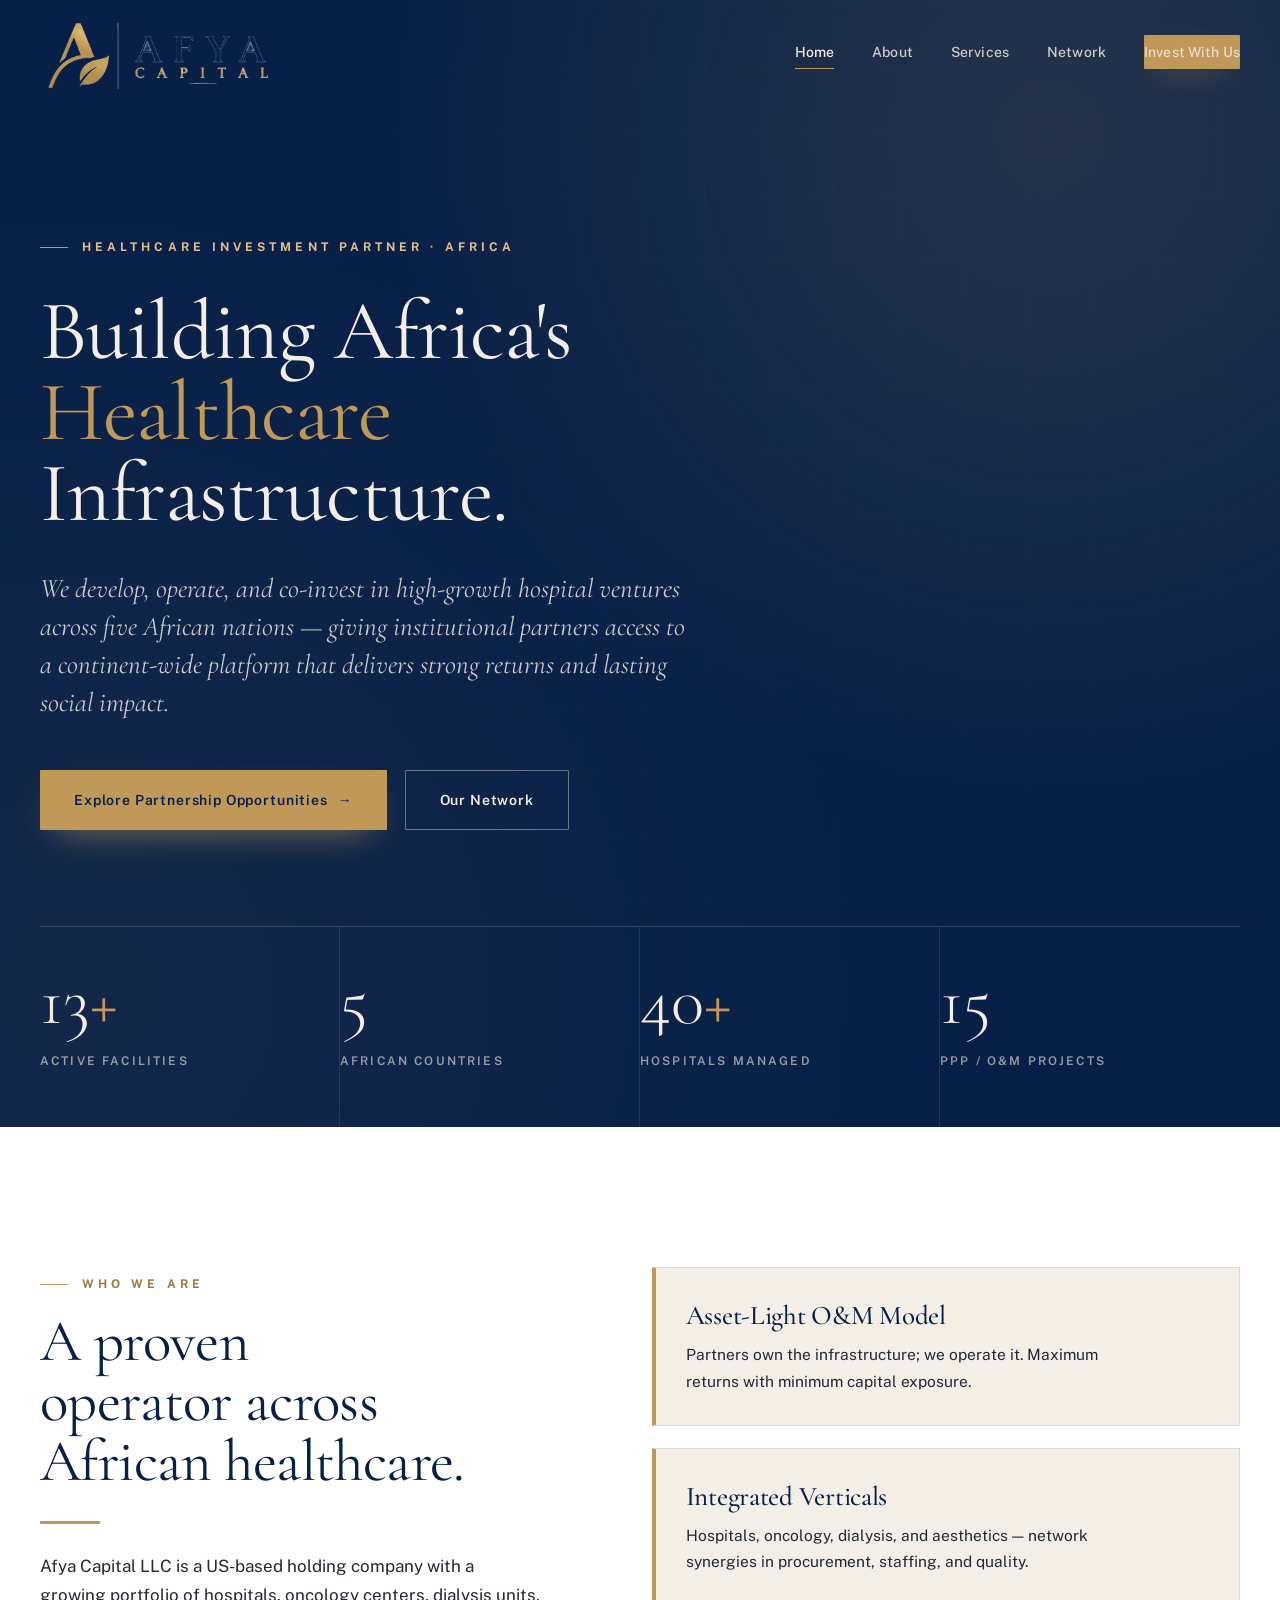
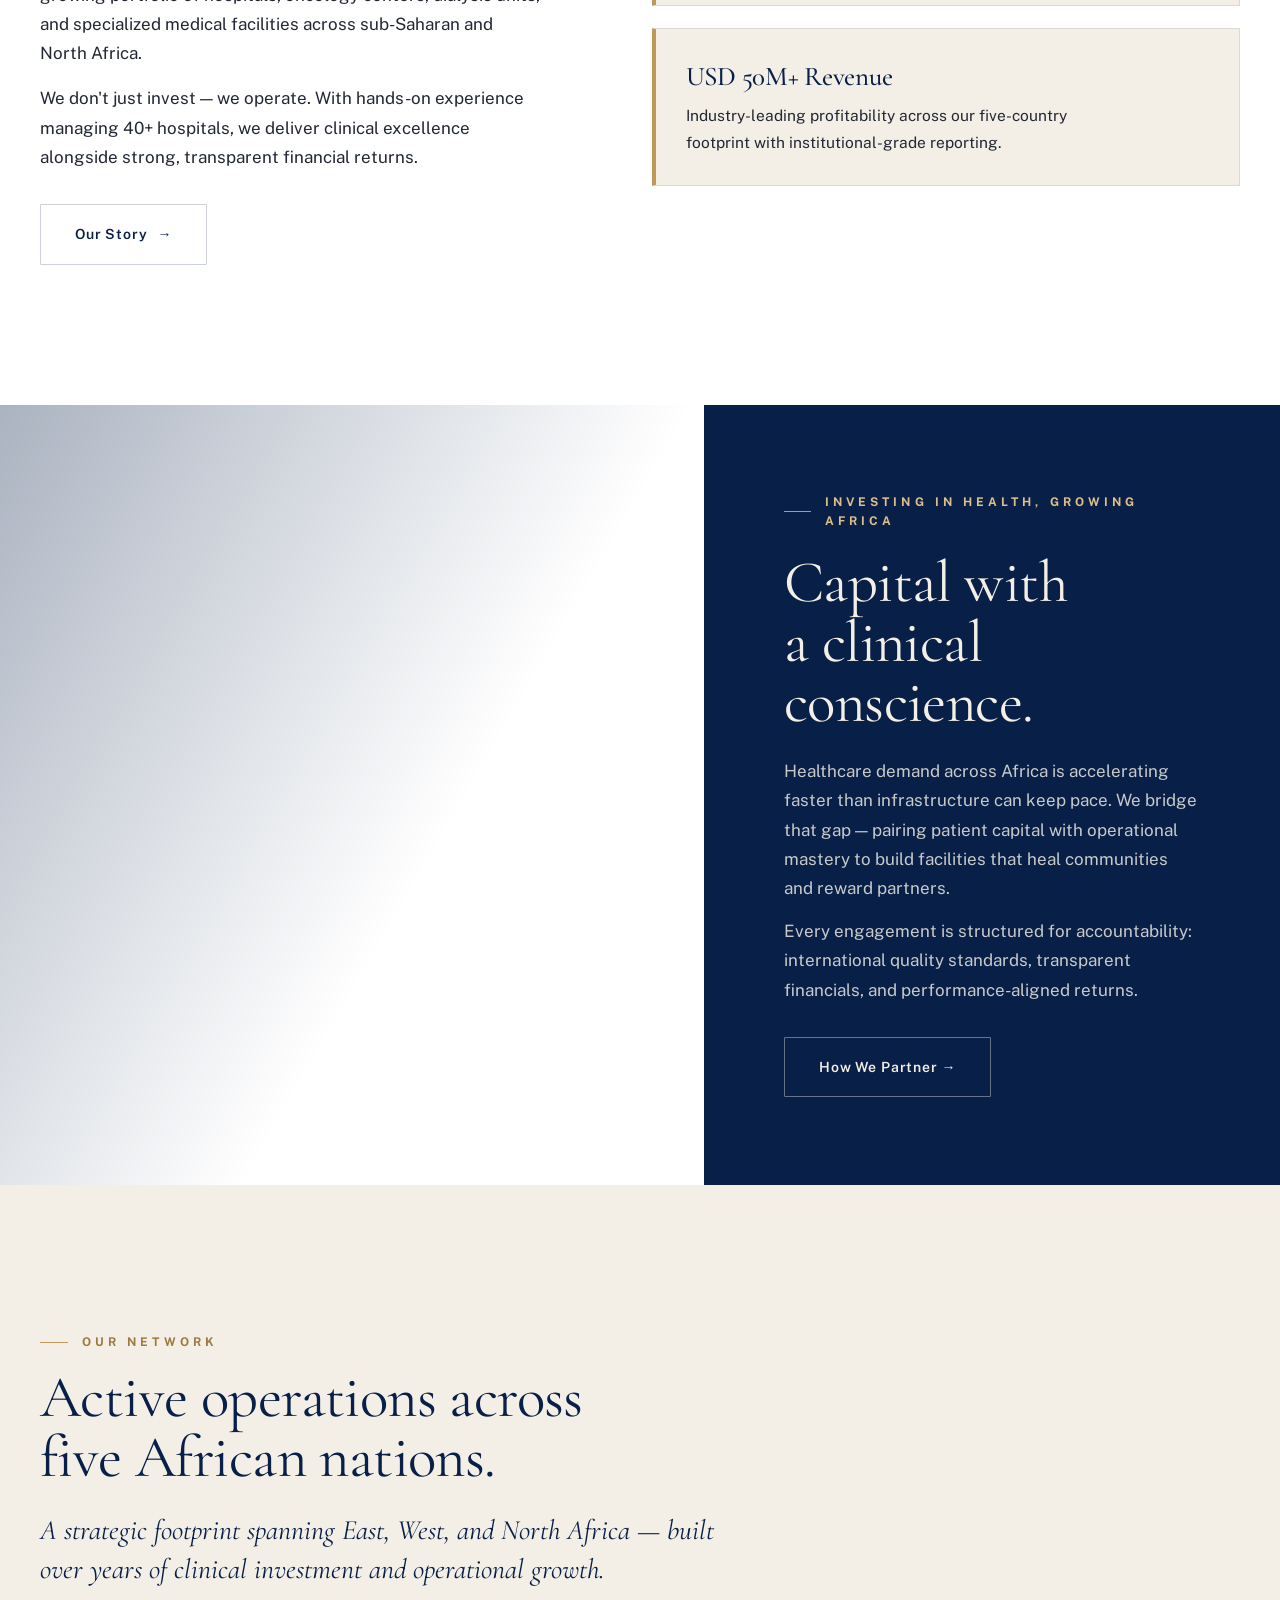
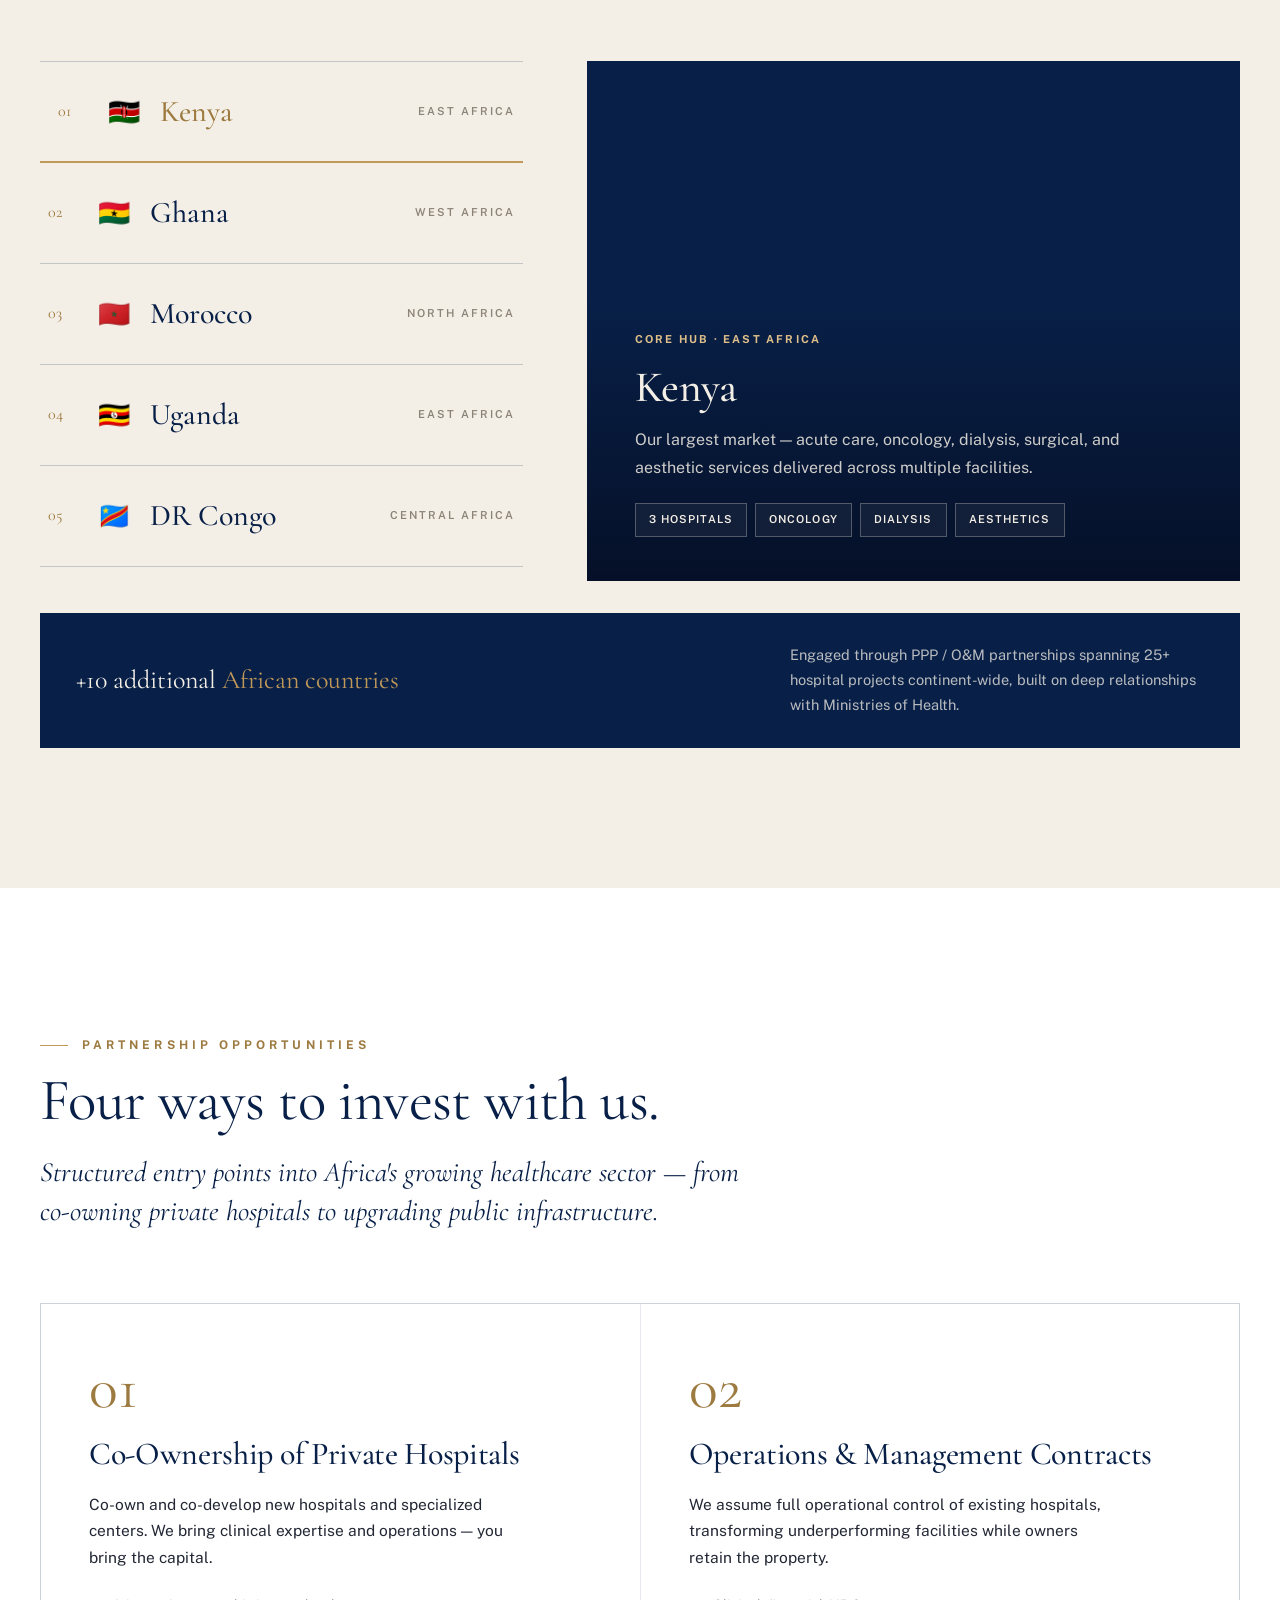
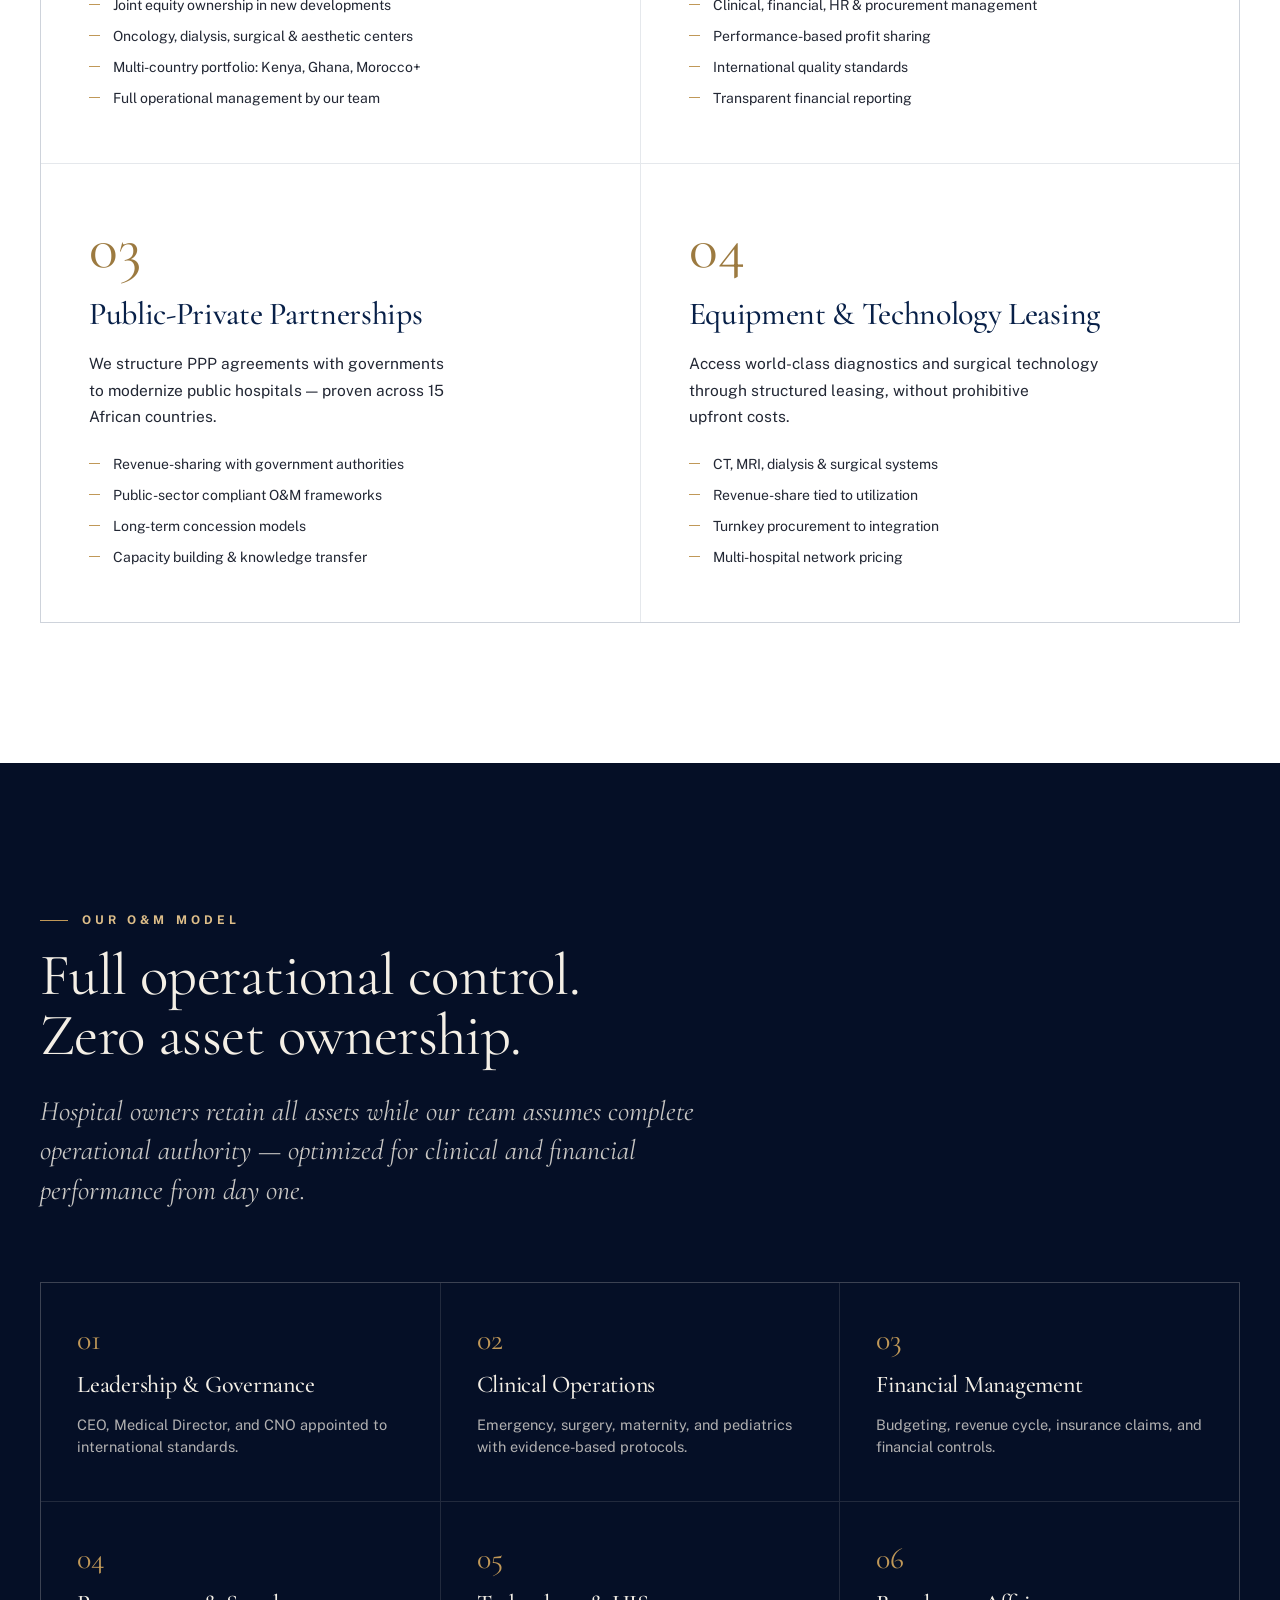
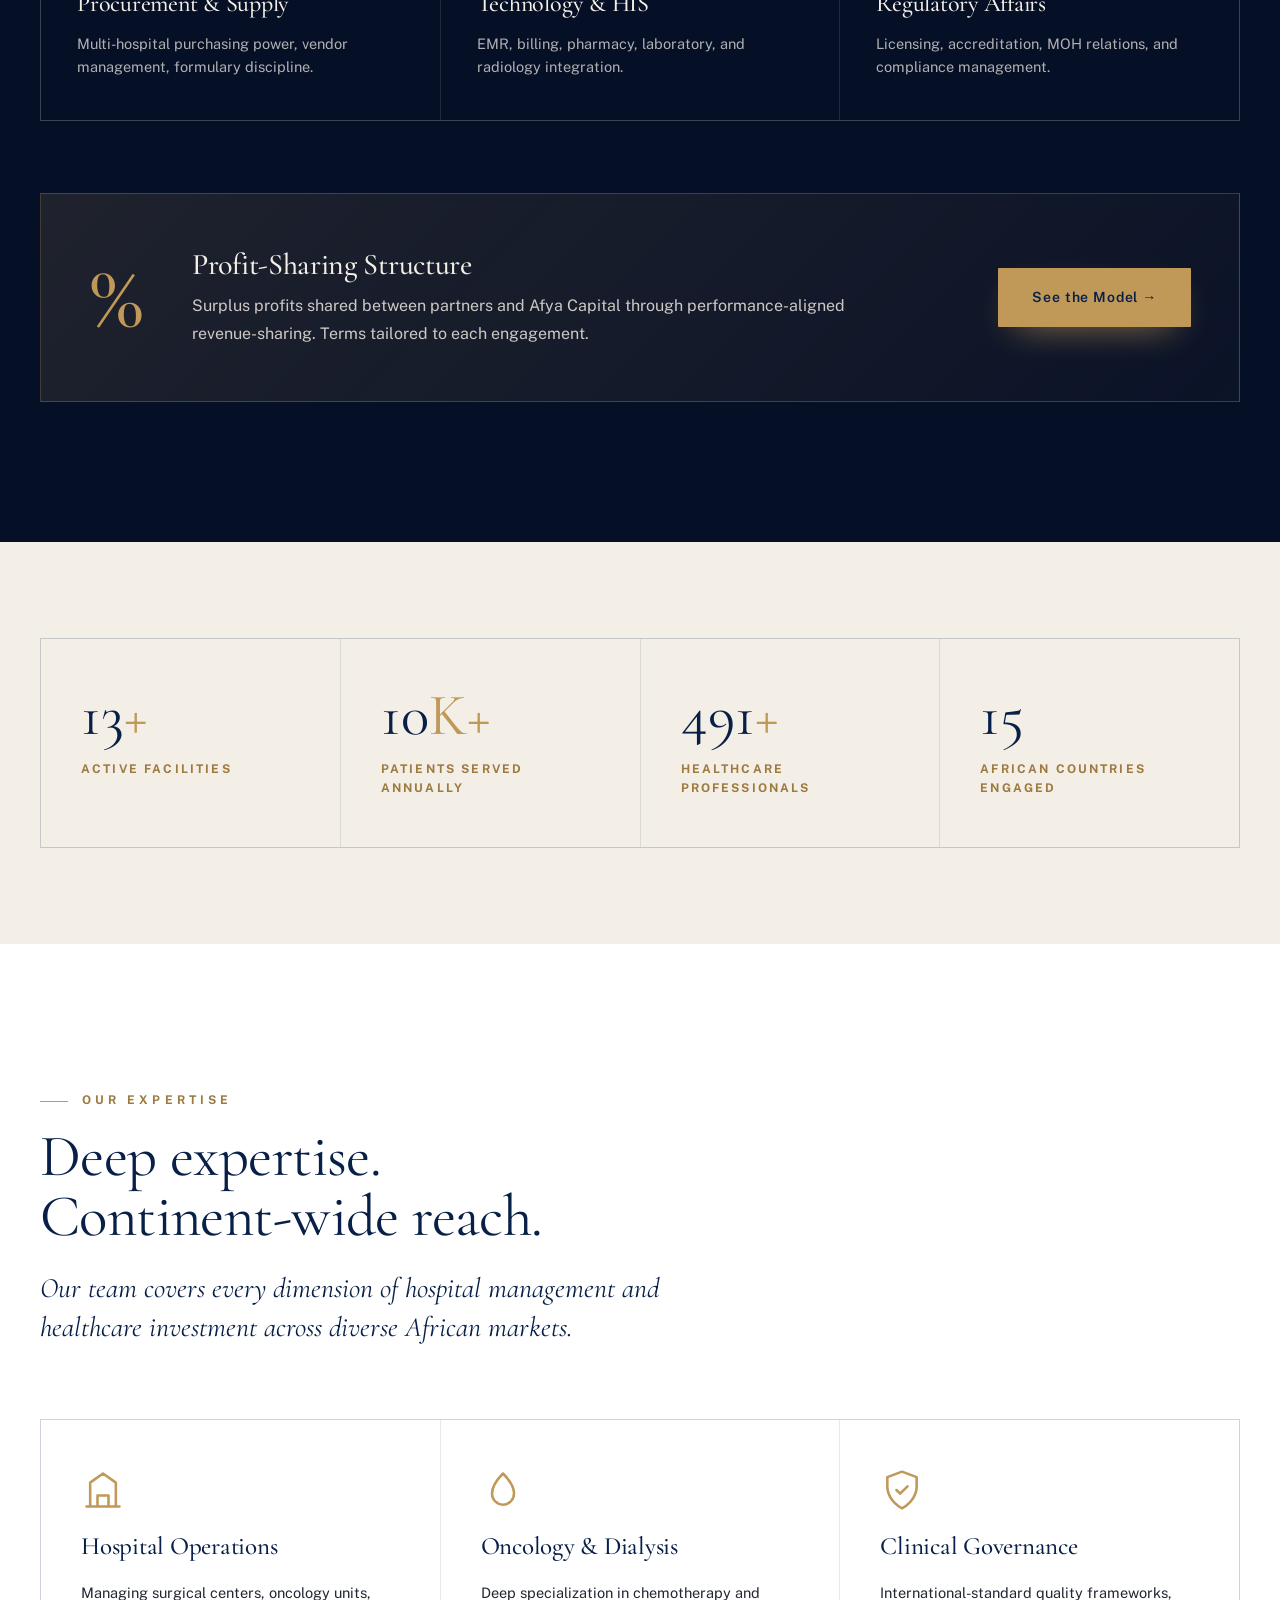
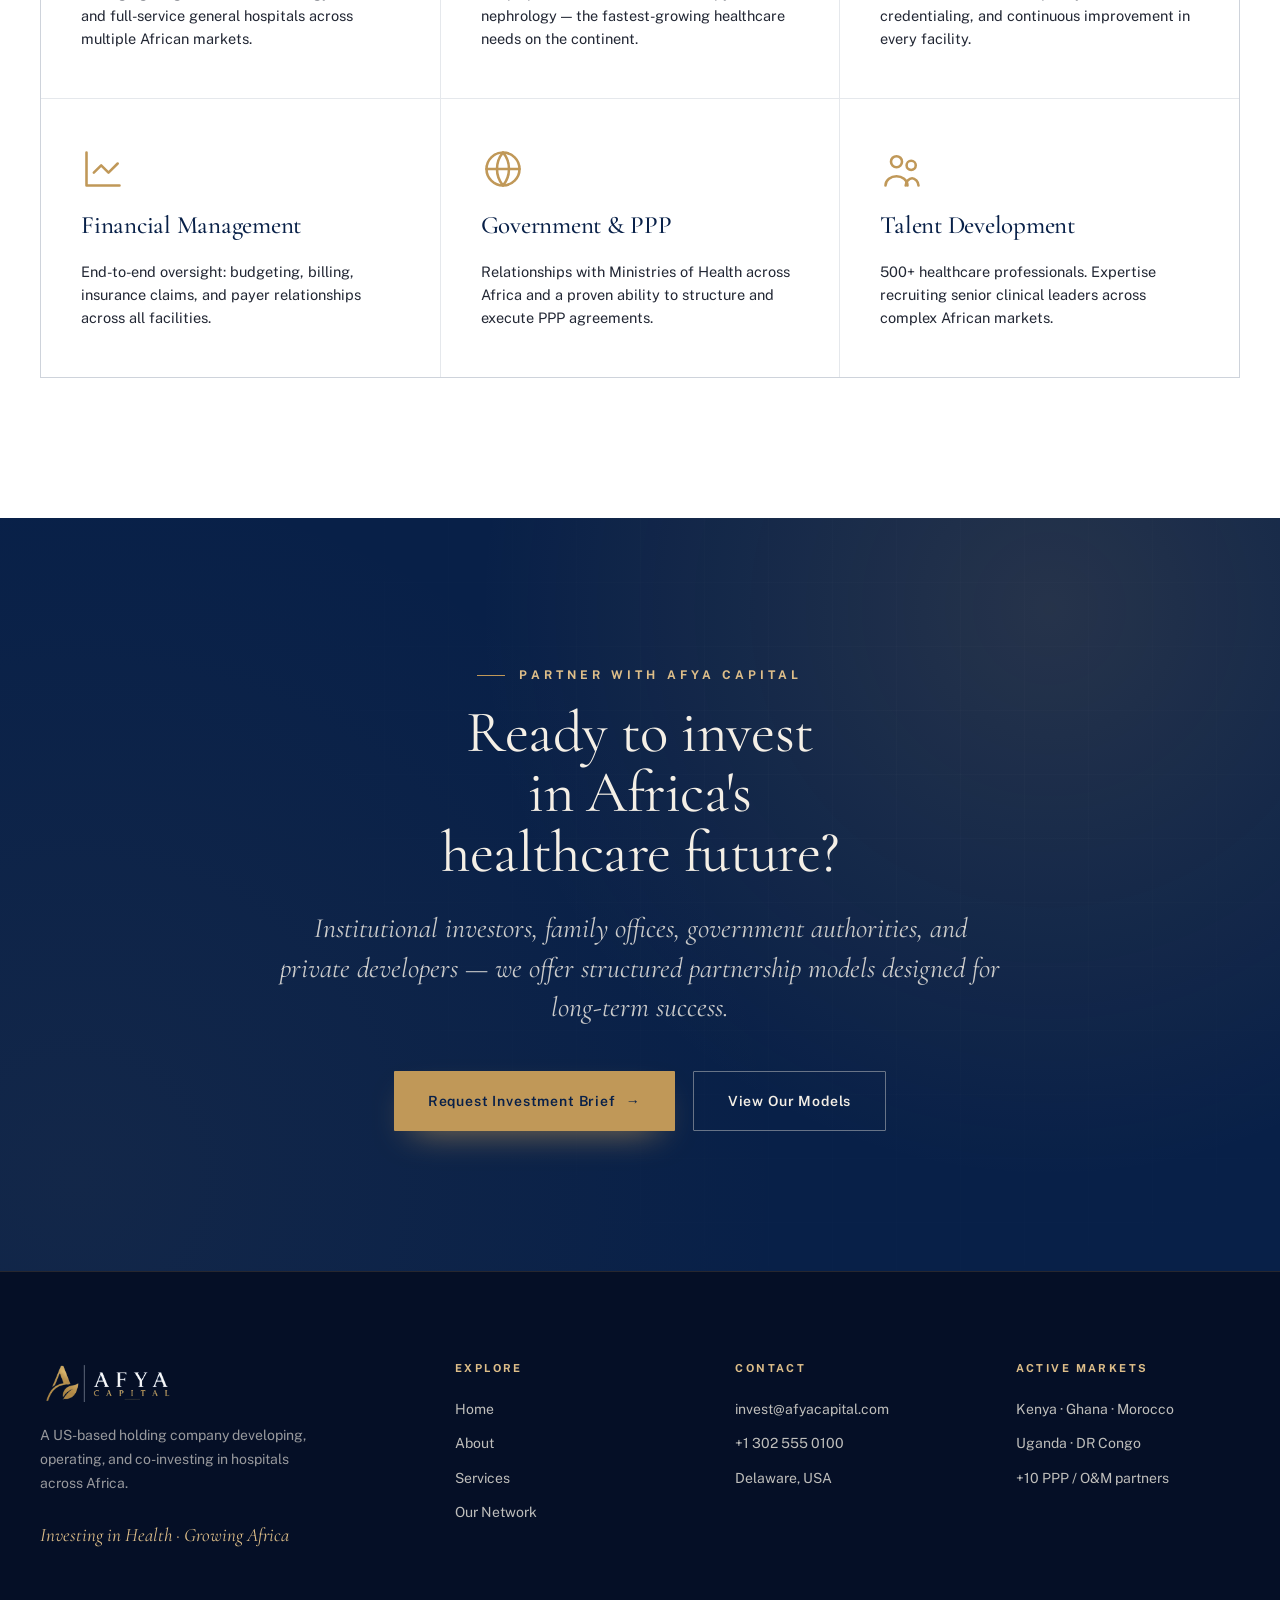
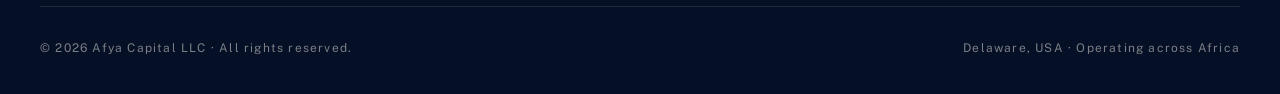
==== commit 9240a573: "Redesign: premium multi-page site (home, about, services, contact) Co-Authored-By: Claude Sonnet 4.6" ====
--- a/index.html
+++ b/index.html
@@ -1,219 +1,240 @@
 <!doctype html>
 <html lang="en">
 <head>
-<meta charset="utf-8" />
-<meta name="viewport" content="width=device-width, initial-scale=1" />
-<title>Afya Capital — Healthcare Investment Partner, Africa</title>
-<meta name="description" content="A US-based holding company developing, operating, and co-investing in hospitals across Africa. 40+ hospitals managed; 5 active markets; institutional partners welcome.">
-<link rel="icon" href="images/symbol-on-transparent.png">
-<link rel="preconnect" href="https://fonts.googleapis.com">
-<link rel="preconnect" href="https://fonts.gstatic.com" crossorigin>
-<link href="https://fonts.googleapis.com/css2?family=Cormorant+Garamond:ital,wght@0,300;0,400;0,500;0,600;0,700;1,400&family=Public+Sans:ital,wght@0,300;0,400;0,500;0,600;0,700&display=swap" rel="stylesheet">
-<link rel="stylesheet" href="css/styles.css">
+<meta charset="utf-8"/>
+<meta name="viewport" content="width=device-width, initial-scale=1"/>
+<title>Afya Capital — Building Africa's Healthcare Infrastructure</title>
+<meta name="description" content="A US-based holding company developing, operating, and co-investing in hospitals across Africa. 40+ hospitals managed, 5 active markets, institutional partners welcome."/>
+<link rel="icon" href="images/symbol-on-transparent.png"/>
+<link rel="preconnect" href="https://fonts.googleapis.com"/>
+<link rel="preconnect" href="https://fonts.gstatic.com" crossorigin/>
+<link href="https://fonts.googleapis.com/css2?family=Cormorant+Garamond:ital,wght@0,300;0,400;0,500;0,600;0,700;1,400;1,500&family=Public+Sans:ital,wght@0,300;0,400;0,500;0,600;0,700&display=swap" rel="stylesheet"/>
+<link rel="stylesheet" href="css/styles.css"/>
 </head>
 <body>
 
-<!-- =============== NAV =============== -->
+<!-- ============ NAV ============ -->
 <header class="nav">
   <div class="inner">
-    <a href="#" class="brand">
-      <img src="images/logo-light-no-tagline.png" alt="Afya Capital"/>
+    <a href="index.html" class="brand" aria-label="Afya Capital home">
+      <img class="light-logo" src="images/logo-light-no-tagline.png" alt="Afya Capital"/>
+      <img class="dark-logo" src="images/logo-dark-no-tagline.png" alt="Afya Capital"/>
     </a>
-    <nav>
-      <a href="#about">About</a>
-      <a href="#network">Our Network</a>
-      <a href="#partnerships">Partnerships</a>
-      <a href="#expertise">Expertise</a>
-      <a href="#contact" class="cta">Invest With Us →</a>
+    <nav class="links">
+      <a href="index.html" data-page="index.html">Home</a>
+      <a href="about.html" data-page="about.html">About</a>
+      <a href="services.html" data-page="services.html">Services</a>
+      <a href="index.html#markets">Network</a>
+      <a href="contact.html" data-page="contact.html" class="cta">Invest With Us</a>
     </nav>
+    <button class="nav-toggle" aria-label="Menu"><span></span><span></span><span></span></button>
   </div>
 </header>
 
-<!-- =============== HERO =============== -->
-<section class="hero">
-  <div class="container">
-    <div class="eyebrow">Healthcare Investment Partner · Africa</div>
-    <h1>Building Africa's <em class="gold" style="font-style:normal;">Healthcare</em> Infrastructure.</h1>
-    <p class="lede">We develop, operate, and co-invest in high-growth hospital ventures across five African nations. Our partners gain access to a continent-wide platform delivering strong returns and lasting social impact.</p>
-
-    <div class="ctas">
-      <a href="#partnerships" class="btn-primary">Explore Partnership Opportunities</a>
-      <a href="#network" class="btn-secondary">Our Network →</a>
-    </div>
-
+<!-- ============ HERO ============ -->
+<section class="darkband hero" data-dark>
+  <div class="grid-overlay"></div>
+  <div class="container">
+    <div class="eyebrow reveal">Healthcare Investment Partner · Africa</div>
+    <h1 class="reveal d1">Building Africa's<br/><span class="gold">Healthcare</span> Infrastructure.</h1>
+    <p class="lede reveal d2">We develop, operate, and co-invest in high-growth hospital ventures across five African nations — giving institutional partners access to a continent-wide platform that delivers strong returns and lasting social impact.</p>
+    <div class="ctas reveal d3">
+      <a href="services.html" class="btn-primary">Explore Partnership Opportunities <span class="arw">→</span></a>
+      <a href="index.html#markets" class="btn-secondary">Our Network</a>
+    </div>
     <div class="hero-stats">
-      <div class="stat"><div class="num">13<em>+</em></div><div class="lbl">Active Facilities</div></div>
-      <div class="stat"><div class="num">5</div><div class="lbl">African Countries</div></div>
-      <div class="stat"><div class="num">40<em>+</em></div><div class="lbl">Hospitals Managed</div></div>
-      <div class="stat"><div class="num">15</div><div class="lbl">PPP / O&amp;M Projects</div></div>
-    </div>
-  </div>
-</section>
-
-<!-- =============== ABOUT =============== -->
-<section class="about" id="about">
+      <div class="stat reveal d1"><div class="num"><span data-count="13">0</span><em>+</em></div><div class="lbl">Active Facilities</div></div>
+      <div class="stat reveal d2"><div class="num"><span data-count="5">0</span></div><div class="lbl">African Countries</div></div>
+      <div class="stat reveal d3"><div class="num"><span data-count="40">0</span><em>+</em></div><div class="lbl">Hospitals Managed</div></div>
+      <div class="stat reveal d4"><div class="num"><span data-count="15">0</span></div><div class="lbl">PPP / O&amp;M Projects</div></div>
+    </div>
+  </div>
+</section>
+
+<!-- ============ ABOUT ============ -->
+<section class="section about" id="about">
   <div class="container">
     <div class="grid">
-      <div class="lead">
+      <div class="lead reveal">
         <div class="eyebrow">Who we are</div>
         <h2>A proven operator across African healthcare.</h2>
         <div class="rule-gold"></div>
         <p style="margin-top:28px;">Afya Capital LLC is a US-based holding company with a growing portfolio of hospitals, oncology centers, dialysis units, and specialized medical facilities across sub-Saharan and North Africa.</p>
-        <p style="margin-top:14px;">We don't just invest — we operate. With hands-on experience managing 40+ hospitals, we deliver clinical excellence alongside strong financial returns.</p>
-      </div>
-
+        <p>We don't just invest — we operate. With hands-on experience managing 40+ hospitals, we deliver clinical excellence alongside strong, transparent financial returns.</p>
+        <a href="about.html" class="btn-ghost" style="margin-top:32px;">Our Story <span class="arw">→</span></a>
+      </div>
       <div class="values">
-        <div class="v">
+        <div class="v reveal d1">
           <h4>Asset-Light O&amp;M Model</h4>
-          <p>Partners own infrastructure; we operate. Maximum returns, minimum capital exposure.</p>
-        </div>
-        <div class="v">
+          <p>Partners own the infrastructure; we operate it. Maximum returns with minimum capital exposure.</p>
+        </div>
+        <div class="v reveal d2">
           <h4>Integrated Verticals</h4>
           <p>Hospitals, oncology, dialysis, and aesthetics — network synergies in procurement, staffing, and quality.</p>
         </div>
-        <div class="v">
+        <div class="v reveal d3">
           <h4>USD 50M+ Revenue</h4>
-          <p>Industry-leading profitability across our five-country footprint with transparent reporting.</p>
-        </div>
-      </div>
-    </div>
-  </div>
-</section>
-
-<!-- =============== NETWORK =============== -->
-<section class="network" id="network">
-  <div class="container">
-    <div class="eyebrow">Our Network</div>
-    <h2 style="margin:14px 0 24px;">Active operations across five African nations.</h2>
-    <p class="lede">A strategic footprint spanning East, West, and North Africa — built over years of clinical investment and operational growth.</p>
-
-    <div class="countries">
-      <div class="country">
-        <div class="img" style="background-image:url('https://images.unsplash.com/photo-1611348524140-53c9a25263d6?w=900&q=70');">
-          <div class="flag">🇰🇪 Kenya</div>
-        </div>
-        <div class="body">
-          <div class="tag">Core Hub · East Africa</div>
-          <h3>Kenya</h3>
-          <p>Our largest market — acute care, oncology, dialysis, surgical, and aesthetic services across multiple facilities.</p>
-          <div class="tags"><span>3 Hospitals</span><span>Oncology</span><span>Dialysis</span><span>Aesthetics</span></div>
-        </div>
-      </div>
-
-      <div class="country">
-        <div class="img" style="background-image:url('https://images.unsplash.com/photo-1596005554384-d293674c91d7?w=900&q=70');">
-          <div class="flag">🇬🇭 Ghana</div>
-        </div>
-        <div class="body">
-          <div class="tag">Growth Market · West Africa</div>
-          <h3>Ghana</h3>
-          <p>One operational hospital with a second major facility opening in 2026 — building a strong West African platform.</p>
-          <div class="tags"><span>Operational Hospital</span><span>2nd Hospital · 2026</span></div>
-        </div>
-      </div>
-
-      <div class="country">
-        <div class="img" style="background-image:url('https://images.unsplash.com/photo-1569383746724-6f1b882b8f46?w=900&q=70');">
-          <div class="flag">🇲🇦 Morocco</div>
-        </div>
-        <div class="body">
-          <div class="tag">Strategic Gateway · North Africa</div>
-          <h3>Morocco</h3>
-          <p>Two hospitals under development in Rabat and Casablanca, positioning us as a key player in North Africa's private healthcare market.</p>
-          <div class="tags"><span>Rabat Hospital · 2026</span><span>Casablanca Hospital</span></div>
-        </div>
-      </div>
-
-      <div class="country">
-        <div class="img" style="background-image:url('https://images.unsplash.com/photo-1619451334792-150fd785ee74?w=900&q=70');">
-          <div class="flag">🇺🇬 Uganda</div>
-        </div>
-        <div class="body">
-          <div class="tag">Emerging Market · East Africa</div>
-          <h3>Uganda</h3>
-          <p>Active pipeline including hospital developments and a dedicated Eye &amp; ENT Center, marking Uganda as a key growth market.</p>
-          <div class="tags"><span>Hospital Pipeline</span><span>Eye &amp; ENT Center</span></div>
-        </div>
-      </div>
-
-      <div class="country">
-        <div class="img" style="background-image:url('https://images.unsplash.com/photo-1580060839134-75a5edca2e99?w=900&q=70');">
-          <div class="flag">🇨🇩 DR Congo</div>
-        </div>
-        <div class="body">
-          <div class="tag">Frontier Opportunity · Central Africa</div>
-          <h3>DR Congo</h3>
-          <p>Acute demand for modern hospital infrastructure. Actively developing O&amp;M and partnership opportunities in this high-potential market.</p>
-          <div class="tags"><span>O&amp;M Pipeline</span><span>Hospital Operations</span></div>
-        </div>
-      </div>
-
-      <div class="country wide">
-        <div class="body">
-          <div class="tag">Across the continent</div>
-          <h3>+10 additional African countries</h3>
-          <p>Engaged through PPP / O&amp;M partnerships, spanning 25+ hospital projects continent-wide. Our continental footprint extends beyond our operating markets through deep relationships with Ministries of Health.</p>
-        </div>
-        <div class="image-strip">
-          <div style="background-image:url('https://images.unsplash.com/photo-1519494026892-80bbd2d6fd0d?w=600&q=70');"></div>
-          <div style="background-image:url('https://images.unsplash.com/photo-1584982751601-97dcc096659c?w=600&q=70');"></div>
-          <div style="background-image:url('https://images.unsplash.com/photo-1666214280557-f1b5022eb634?w=600&q=70');"></div>
-        </div>
-      </div>
-    </div>
-  </div>
-</section>
-
-<!-- =============== PARTNERSHIPS =============== -->
-<section class="partnerships" id="partnerships">
-  <div class="container">
-    <div class="eyebrow">Partnership Opportunities</div>
-    <h2 style="margin:14px 0 24px;">Four ways to invest with us.</h2>
-    <p class="lede">Structured entry points into Africa's growing healthcare sector — from co-owning private hospitals to upgrading public infrastructure.</p>
-
+          <p>Industry-leading profitability across our five-country footprint with institutional-grade reporting.</p>
+        </div>
+      </div>
+    </div>
+  </div>
+</section>
+
+<!-- ============ FEATURE ROW ============ -->
+<section class="featrow" data-dark>
+  <div class="ph" style="background-image:url('https://images.unsplash.com/photo-1519494026892-80bbd2d6fd0d?w=1200&q=72');"></div>
+  <div class="tx">
+    <div class="eyebrow reveal">Investing in health, growing Africa</div>
+    <h2 class="reveal d1">Capital with a clinical conscience.</h2>
+    <p class="reveal d2">Healthcare demand across Africa is accelerating faster than infrastructure can keep pace. We bridge that gap — pairing patient capital with operational mastery to build facilities that heal communities and reward partners.</p>
+    <p class="reveal d2">Every engagement is structured for accountability: international quality standards, transparent financials, and performance-aligned returns.</p>
+    <a href="services.html" class="btn-secondary reveal d3" style="align-self:flex-start;margin-top:18px;">How We Partner →</a>
+  </div>
+</section>
+
+<!-- ============ MARKETS (interactive) ============ -->
+<section class="section markets" id="markets">
+  <div class="container">
+    <div class="sec-head reveal">
+      <div class="eyebrow">Our Network</div>
+      <h2>Active operations across five African nations.</h2>
+      <p class="lede">A strategic footprint spanning East, West, and North Africa — built over years of clinical investment and operational growth.</p>
+    </div>
+
+    <div class="mk-wrap">
+      <div class="mk-list reveal">
+        <div class="mk-item active">
+          <span class="mk-idx">01</span><span class="mk-flag">🇰🇪</span>
+          <div style="flex:1;"><div class="mk-name">Kenya</div></div>
+          <span class="mk-region">East Africa</span>
+        </div>
+        <div class="mk-item">
+          <span class="mk-idx">02</span><span class="mk-flag">🇬🇭</span>
+          <div style="flex:1;"><div class="mk-name">Ghana</div></div>
+          <span class="mk-region">West Africa</span>
+        </div>
+        <div class="mk-item">
+          <span class="mk-idx">03</span><span class="mk-flag">🇲🇦</span>
+          <div style="flex:1;"><div class="mk-name">Morocco</div></div>
+          <span class="mk-region">North Africa</span>
+        </div>
+        <div class="mk-item">
+          <span class="mk-idx">04</span><span class="mk-flag">🇺🇬</span>
+          <div style="flex:1;"><div class="mk-name">Uganda</div></div>
+          <span class="mk-region">East Africa</span>
+        </div>
+        <div class="mk-item">
+          <span class="mk-idx">05</span><span class="mk-flag">🇨🇩</span>
+          <div style="flex:1;"><div class="mk-name">DR Congo</div></div>
+          <span class="mk-region">Central Africa</span>
+        </div>
+      </div>
+
+      <div class="mk-panel reveal d1">
+        <div class="mk-slide active">
+          <div class="mk-img" style="background-image:url('https://images.unsplash.com/photo-1611348524140-53c9a25263d6?w=1200&q=72');"></div>
+          <div class="mk-body">
+            <div class="mk-tag">Core Hub · East Africa</div>
+            <h3>Kenya</h3>
+            <p>Our largest market — acute care, oncology, dialysis, surgical, and aesthetic services delivered across multiple facilities.</p>
+            <div class="mk-chips"><span>3 Hospitals</span><span>Oncology</span><span>Dialysis</span><span>Aesthetics</span></div>
+          </div>
+        </div>
+        <div class="mk-slide">
+          <div class="mk-img" style="background-image:url('https://images.unsplash.com/photo-1596005554384-d293674c91d7?w=1200&q=72');"></div>
+          <div class="mk-body">
+            <div class="mk-tag">Growth Market · West Africa</div>
+            <h3>Ghana</h3>
+            <p>One operational hospital with a second major facility opening in 2026 — building a strong West African platform.</p>
+            <div class="mk-chips"><span>Operational Hospital</span><span>2nd Hospital · 2026</span></div>
+          </div>
+        </div>
+        <div class="mk-slide">
+          <div class="mk-img" style="background-image:url('https://images.unsplash.com/photo-1569383746724-6f1b882b8f46?w=1200&q=72');"></div>
+          <div class="mk-body">
+            <div class="mk-tag">Strategic Gateway · North Africa</div>
+            <h3>Morocco</h3>
+            <p>Two hospitals under development in Rabat and Casablanca, positioning us as a key player in North Africa's private healthcare market.</p>
+            <div class="mk-chips"><span>Rabat · 2026</span><span>Casablanca</span></div>
+          </div>
+        </div>
+        <div class="mk-slide">
+          <div class="mk-img" style="background-image:url('https://images.unsplash.com/photo-1619451334792-150fd785ee74?w=1200&q=72');"></div>
+          <div class="mk-body">
+            <div class="mk-tag">Emerging Market · East Africa</div>
+            <h3>Uganda</h3>
+            <p>Active pipeline including hospital developments and a dedicated Eye &amp; ENT Center, marking Uganda as a key growth market.</p>
+            <div class="mk-chips"><span>Hospital Pipeline</span><span>Eye &amp; ENT Center</span></div>
+          </div>
+        </div>
+        <div class="mk-slide">
+          <div class="mk-img" style="background-image:url('https://images.unsplash.com/photo-1580060839134-75a5edca2e99?w=1200&q=72');"></div>
+          <div class="mk-body">
+            <div class="mk-tag">Frontier Opportunity · Central Africa</div>
+            <h3>DR Congo</h3>
+            <p>Acute demand for modern hospital infrastructure. Actively developing O&amp;M and partnership opportunities in this high-potential market.</p>
+            <div class="mk-chips"><span>O&amp;M Pipeline</span><span>Hospital Operations</span></div>
+          </div>
+        </div>
+      </div>
+    </div>
+
+    <div class="mk-foot reveal">
+      <div class="l">+10 additional <em>African countries</em></div>
+      <p>Engaged through PPP / O&amp;M partnerships spanning 25+ hospital projects continent-wide, built on deep relationships with Ministries of Health.</p>
+    </div>
+  </div>
+</section>
+
+<!-- ============ PARTNERSHIPS ============ -->
+<section class="section partnerships" id="partnerships">
+  <div class="container">
+    <div class="sec-head reveal">
+      <div class="eyebrow">Partnership Opportunities</div>
+      <h2>Four ways to invest with us.</h2>
+      <p class="lede">Structured entry points into Africa's growing healthcare sector — from co-owning private hospitals to upgrading public infrastructure.</p>
+    </div>
     <div class="models">
-      <div class="model">
+      <div class="model reveal">
         <div class="num">01</div>
         <h3>Co-Ownership of Private Hospitals</h3>
         <p>Co-own and co-develop new hospitals and specialized centers. We bring clinical expertise and operations — you bring the capital.</p>
         <ul>
           <li>Joint equity ownership in new developments</li>
-          <li>Oncology, dialysis, surgical, aesthetic centers</li>
+          <li>Oncology, dialysis, surgical &amp; aesthetic centers</li>
           <li>Multi-country portfolio: Kenya, Ghana, Morocco+</li>
           <li>Full operational management by our team</li>
         </ul>
       </div>
-
-      <div class="model">
+      <div class="model reveal d1">
         <div class="num">02</div>
         <h3>Operations &amp; Management Contracts</h3>
-        <p>We assume full operational control of existing hospitals, transforming underperforming facilities while owners retain property.</p>
-        <ul>
-          <li>Clinical, financial, HR, and procurement management</li>
+        <p>We assume full operational control of existing hospitals, transforming underperforming facilities while owners retain the property.</p>
+        <ul>
+          <li>Clinical, financial, HR &amp; procurement management</li>
           <li>Performance-based profit sharing</li>
           <li>International quality standards</li>
           <li>Transparent financial reporting</li>
         </ul>
       </div>
-
-      <div class="model">
+      <div class="model reveal">
         <div class="num">03</div>
         <h3>Public-Private Partnerships</h3>
         <p>We structure PPP agreements with governments to modernize public hospitals — proven across 15 African countries.</p>
         <ul>
           <li>Revenue-sharing with government authorities</li>
-          <li>Public sector compliant O&amp;M frameworks</li>
+          <li>Public-sector compliant O&amp;M frameworks</li>
           <li>Long-term concession models</li>
-          <li>Capacity building and knowledge transfer</li>
-        </ul>
-      </div>
-
-      <div class="model">
+          <li>Capacity building &amp; knowledge transfer</li>
+        </ul>
+      </div>
+      <div class="model reveal d1">
         <div class="num">04</div>
         <h3>Equipment &amp; Technology Leasing</h3>
         <p>Access world-class diagnostics and surgical technology through structured leasing, without prohibitive upfront costs.</p>
         <ul>
-          <li>CT, MRI, dialysis, surgical systems</li>
+          <li>CT, MRI, dialysis &amp; surgical systems</li>
           <li>Revenue-share tied to utilization</li>
           <li>Turnkey procurement to integration</li>
           <li>Multi-hospital network pricing</li>
@@ -223,79 +244,81 @@
   </div>
 </section>
 
-<!-- =============== O&M MODEL =============== -->
-<section class="om">
-  <div class="container">
-    <div class="eyebrow">Our O&amp;M Model</div>
-    <h2>Full operational control.<br/>Zero asset ownership.</h2>
-    <p class="lede">Hospital owners retain all assets while our team assumes complete operational authority — optimized for clinical and financial performance from day one.</p>
-
-    <div class="grid">
-      <div class="cell"><div class="n">01</div><h4>Leadership &amp; Governance</h4><p>CEO, Medical Director, and CNO appointed to international standards.</p></div>
-      <div class="cell"><div class="n">02</div><h4>Clinical Operations</h4><p>Emergency, surgery, maternity, pediatrics with evidence-based protocols.</p></div>
-      <div class="cell"><div class="n">03</div><h4>Financial Management</h4><p>Budgeting, revenue cycle, insurance claims, and financial controls.</p></div>
-      <div class="cell"><div class="n">04</div><h4>Procurement &amp; Supply</h4><p>Multi-hospital purchasing power, vendor management, formulary discipline.</p></div>
-      <div class="cell"><div class="n">05</div><h4>Technology &amp; HIS</h4><p>EMR, billing, pharmacy, laboratory, and radiology integration.</p></div>
-      <div class="cell"><div class="n">06</div><h4>Regulatory Affairs</h4><p>Licensing, accreditation, MOH relations, and compliance management.</p></div>
-    </div>
-
-    <div class="share">
+<!-- ============ O&M MODEL ============ -->
+<section class="section om" data-dark>
+  <div class="container">
+    <div class="sec-head reveal">
+      <div class="eyebrow">Our O&amp;M Model</div>
+      <h2>Full operational control.<br/>Zero asset ownership.</h2>
+      <p class="lede">Hospital owners retain all assets while our team assumes complete operational authority — optimized for clinical and financial performance from day one.</p>
+    </div>
+    <div class="omgrid">
+      <div class="cell reveal"><div class="n">01</div><h4>Leadership &amp; Governance</h4><p>CEO, Medical Director, and CNO appointed to international standards.</p></div>
+      <div class="cell reveal d1"><div class="n">02</div><h4>Clinical Operations</h4><p>Emergency, surgery, maternity, and pediatrics with evidence-based protocols.</p></div>
+      <div class="cell reveal d2"><div class="n">03</div><h4>Financial Management</h4><p>Budgeting, revenue cycle, insurance claims, and financial controls.</p></div>
+      <div class="cell reveal"><div class="n">04</div><h4>Procurement &amp; Supply</h4><p>Multi-hospital purchasing power, vendor management, formulary discipline.</p></div>
+      <div class="cell reveal d1"><div class="n">05</div><h4>Technology &amp; HIS</h4><p>EMR, billing, pharmacy, laboratory, and radiology integration.</p></div>
+      <div class="cell reveal d2"><div class="n">06</div><h4>Regulatory Affairs</h4><p>Licensing, accreditation, MOH relations, and compliance management.</p></div>
+    </div>
+    <div class="share reveal">
       <div class="big">%</div>
       <div>
-        <h3>Profit Sharing Structure</h3>
-        <p>Surplus profits shared between partners and Afya Capital through performance-aligned revenue-sharing. Terms tailored per engagement.</p>
-      </div>
-    </div>
-  </div>
-</section>
-
-<!-- =============== MID STATS =============== -->
-<section class="mid-stats">
+        <h3>Profit-Sharing Structure</h3>
+        <p>Surplus profits shared between partners and Afya Capital through performance-aligned revenue-sharing. Terms tailored to each engagement.</p>
+      </div>
+      <a href="services.html" class="btn-primary">See the Model →</a>
+    </div>
+  </div>
+</section>
+
+<!-- ============ STATS BAND ============ -->
+<section class="section tight statsband">
   <div class="container">
     <div class="row">
-      <div class="stat"><div class="num">13<em>+</em></div><div class="lbl">Active facilities</div></div>
-      <div class="stat"><div class="num">10K<em>+</em></div><div class="lbl">Patients served annually</div></div>
-      <div class="stat"><div class="num">500<em>+</em></div><div class="lbl">Healthcare professionals</div></div>
-      <div class="stat"><div class="num">15</div><div class="lbl">African countries engaged</div></div>
-    </div>
-  </div>
-</section>
-
-<!-- =============== EXPERTISE =============== -->
-<section class="expertise" id="expertise">
-  <div class="container">
-    <div class="eyebrow">Our Expertise</div>
-    <h2 style="margin:14px 0 24px;">Deep expertise. Continent-wide reach.</h2>
-    <p class="lede">Our team covers every dimension of hospital management and healthcare investment across diverse African markets.</p>
-
+      <div class="stat reveal"><div class="num"><span data-count="13">0</span><em>+</em></div><div class="lbl">Active facilities</div></div>
+      <div class="stat reveal d1"><div class="num"><span data-count="10" data-suffix="K">0</span><em>K+</em></div><div class="lbl">Patients served annually</div></div>
+      <div class="stat reveal d2"><div class="num"><span data-count="500">0</span><em>+</em></div><div class="lbl">Healthcare professionals</div></div>
+      <div class="stat reveal d3"><div class="num"><span data-count="15">0</span></div><div class="lbl">African countries engaged</div></div>
+    </div>
+  </div>
+</section>
+
+<!-- ============ EXPERTISE ============ -->
+<section class="section expertise" id="expertise">
+  <div class="container">
+    <div class="sec-head reveal">
+      <div class="eyebrow">Our Expertise</div>
+      <h2>Deep expertise. Continent-wide reach.</h2>
+      <p class="lede">Our team covers every dimension of hospital management and healthcare investment across diverse African markets.</p>
+    </div>
     <div class="areas">
-      <div class="area">
-        <div class="icon"><svg viewBox="0 0 24 24" fill="none" stroke="currentColor" stroke-width="1.5" stroke-linecap="round" stroke-linejoin="round"><path d="M3 21h18M5 21V8l7-5 7 5v13M9 21v-6h6v6"/></svg></div>
+      <div class="area reveal">
+        <div class="icon"><svg viewBox="0 0 24 24" fill="none" stroke="currentColor" stroke-width="1.4" stroke-linecap="round" stroke-linejoin="round"><path d="M3 21h18M5 21V8l7-5 7 5v13M9 21v-6h6v6"/></svg></div>
         <h4>Hospital Operations</h4>
         <p>Managing surgical centers, oncology units, and full-service general hospitals across multiple African markets.</p>
       </div>
-      <div class="area">
-        <div class="icon"><svg viewBox="0 0 24 24" fill="none" stroke="currentColor" stroke-width="1.5" stroke-linecap="round" stroke-linejoin="round"><path d="M12 3c-4 4-6 8-6 11a6 6 0 0 0 12 0c0-3-2-7-6-11Z"/></svg></div>
+      <div class="area reveal d1">
+        <div class="icon"><svg viewBox="0 0 24 24" fill="none" stroke="currentColor" stroke-width="1.4" stroke-linecap="round" stroke-linejoin="round"><path d="M12 3c-4 4-6 8-6 11a6 6 0 0 0 12 0c0-3-2-7-6-11Z"/></svg></div>
         <h4>Oncology &amp; Dialysis</h4>
         <p>Deep specialization in chemotherapy and nephrology — the fastest-growing healthcare needs on the continent.</p>
       </div>
-      <div class="area">
-        <div class="icon"><svg viewBox="0 0 24 24" fill="none" stroke="currentColor" stroke-width="1.5" stroke-linecap="round" stroke-linejoin="round"><path d="M12 22s8-4 8-12V5l-8-3-8 3v5c0 8 8 12 8 12Z"/><path d="M9 12l2 2 4-4"/></svg></div>
+      <div class="area reveal d2">
+        <div class="icon"><svg viewBox="0 0 24 24" fill="none" stroke="currentColor" stroke-width="1.4" stroke-linecap="round" stroke-linejoin="round"><path d="M12 22s8-4 8-12V5l-8-3-8 3v5c0 8 8 12 8 12Z"/><path d="M9 12l2 2 4-4"/></svg></div>
         <h4>Clinical Governance</h4>
         <p>International-standard quality frameworks, credentialing, and continuous improvement in every facility.</p>
       </div>
-      <div class="area">
-        <div class="icon"><svg viewBox="0 0 24 24" fill="none" stroke="currentColor" stroke-width="1.5" stroke-linecap="round" stroke-linejoin="round"><path d="M3 3v18h18"/><path d="M7 14l4-4 4 4 5-5"/></svg></div>
+      <div class="area reveal">
+        <div class="icon"><svg viewBox="0 0 24 24" fill="none" stroke="currentColor" stroke-width="1.4" stroke-linecap="round" stroke-linejoin="round"><path d="M3 3v18h18"/><path d="M7 14l4-4 4 4 5-5"/></svg></div>
         <h4>Financial Management</h4>
         <p>End-to-end oversight: budgeting, billing, insurance claims, and payer relationships across all facilities.</p>
       </div>
-      <div class="area">
-        <div class="icon"><svg viewBox="0 0 24 24" fill="none" stroke="currentColor" stroke-width="1.5" stroke-linecap="round" stroke-linejoin="round"><circle cx="12" cy="12" r="9"/><path d="M3 12h18M12 3a14 14 0 0 1 0 18M12 3a14 14 0 0 0 0 18"/></svg></div>
+      <div class="area reveal d1">
+        <div class="icon"><svg viewBox="0 0 24 24" fill="none" stroke="currentColor" stroke-width="1.4" stroke-linecap="round" stroke-linejoin="round"><circle cx="12" cy="12" r="9"/><path d="M3 12h18M12 3a14 14 0 0 1 0 18M12 3a14 14 0 0 0 0 18"/></svg></div>
         <h4>Government &amp; PPP</h4>
-        <p>Relationships with Ministries of Health across Africa. Proven ability to structure and execute PPP agreements.</p>
-      </div>
-      <div class="area">
-        <div class="icon"><svg viewBox="0 0 24 24" fill="none" stroke="currentColor" stroke-width="1.5" stroke-linecap="round" stroke-linejoin="round"><circle cx="9" cy="8" r="3"/><circle cx="17" cy="10" r="2.5"/><path d="M3 21c0-3 3-5 6-5s6 2 6 5"/><path d="M14 21c0-2 2-4 3.5-4s3.5 2 3.5 4"/></svg></div>
+        <p>Relationships with Ministries of Health across Africa and a proven ability to structure and execute PPP agreements.</p>
+      </div>
+      <div class="area reveal d2">
+        <div class="icon"><svg viewBox="0 0 24 24" fill="none" stroke="currentColor" stroke-width="1.4" stroke-linecap="round" stroke-linejoin="round"><circle cx="9" cy="8" r="3"/><circle cx="17" cy="10" r="2.5"/><path d="M3 21c0-3 3-5 6-5s6 2 6 5"/><path d="M14 21c0-2 2-4 3.5-4s3.5 2 3.5 4"/></svg></div>
         <h4>Talent Development</h4>
         <p>500+ healthcare professionals. Expertise recruiting senior clinical leaders across complex African markets.</p>
       </div>
@@ -303,34 +326,36 @@
   </div>
 </section>
 
-<!-- =============== CTA =============== -->
-<section class="cta-section" id="contact">
-  <div class="container">
-    <div class="eyebrow">Partner With Afya Capital</div>
-    <h2>Ready to invest in Africa's healthcare future?</h2>
-    <p class="lede">Institutional investors, family offices, government authorities, and private developers — we offer structured partnership models designed for long-term success.</p>
-    <div class="actions">
-      <a href="mailto:invest@afyacapital.com" class="btn-primary">Request Investment Brief</a>
-      <a href="#partnerships" class="btn-secondary">View Our Models →</a>
-    </div>
-  </div>
-</section>
-
-<!-- =============== FOOTER =============== -->
-<footer>
+<!-- ============ CTA ============ -->
+<section class="section darkband cta-section" data-dark>
+  <div class="grid-overlay"></div>
+  <div class="container">
+    <div class="eyebrow reveal">Partner With Afya Capital</div>
+    <h2 class="reveal d1">Ready to invest in Africa's healthcare future?</h2>
+    <p class="lede reveal d2">Institutional investors, family offices, government authorities, and private developers — we offer structured partnership models designed for long-term success.</p>
+    <div class="actions reveal d3">
+      <a href="contact.html" class="btn-primary">Request Investment Brief <span class="arw">→</span></a>
+      <a href="services.html" class="btn-secondary">View Our Models</a>
+    </div>
+  </div>
+</section>
+
+<!-- ============ FOOTER ============ -->
+<footer class="site">
   <div class="container">
     <div class="top">
       <div class="col brand-col">
         <img src="images/logo-dark-no-tagline.png" alt="Afya Capital"/>
         <p>A US-based holding company developing, operating, and co-investing in hospitals across Africa.</p>
+        <div class="fmark">Investing in Health · Growing Africa</div>
       </div>
       <div class="col">
         <h5>Explore</h5>
         <ul>
-          <li><a href="#about">About</a></li>
-          <li><a href="#network">Our Network</a></li>
-          <li><a href="#partnerships">Partnerships</a></li>
-          <li><a href="#expertise">Expertise</a></li>
+          <li><a href="index.html">Home</a></li>
+          <li><a href="about.html">About</a></li>
+          <li><a href="services.html">Services</a></li>
+          <li><a href="index.html#markets">Our Network</a></li>
         </ul>
       </div>
       <div class="col">
@@ -342,7 +367,7 @@
         </ul>
       </div>
       <div class="col">
-        <h5>Active markets</h5>
+        <h5>Active Markets</h5>
         <ul>
           <li>Kenya · Ghana · Morocco</li>
           <li>Uganda · DR Congo</li>
@@ -352,10 +377,11 @@
     </div>
     <div class="bottom">
       <span>© 2026 Afya Capital LLC · All rights reserved.</span>
-      <span>Investing in Health · Growing Africa</span>
+      <span>Delaware, USA · Operating across Africa</span>
     </div>
   </div>
 </footer>
 
+<script src="js/main.js"></script>
 </body>
 </html>
--- a/css/styles.css
+++ b/css/styles.css
@@ -1,302 +1,417 @@
-/* Afya Capital — Brand Identity v1.0 (May 2026) */
-/* Cormorant Garamond + Public Sans | Navy · Gold · Bone */
+/* ============================================================
+   AFYA CAPITAL — Premium Identity System v2.0 (June 2026)
+   Cormorant Garamond · Public Sans  |  Navy · Gold · Bone
+   ============================================================ */
 
 :root{
-  --navy: #082048;
-  --navy-deep: #050F26;
-  --navy-tint: #1A3261;
-  --gold: #C09858;
-  --gold-deep: #9C7A40;
-  --gold-tint: #DEBE89;
-  --bone: #F4EFE6;
-  --bone-deep: #E8DFCE;
-  --stone: #8C8479;
-  --charcoal: #1A1F2E;
-  --paper: #FFFFFF;
-  --verdant: #6B7F4F;
-  --rule: rgba(8,32,72,0.12);
-  --rule-strong: rgba(8,32,72,0.22);
-  --serif: "Cormorant Garamond", "Trajan Pro", "EB Garamond", Georgia, serif;
-  --sans: "Amazon Ember Modern", "Amazon Ember", "Public Sans", -apple-system, "Helvetica Neue", Arial, sans-serif;
-}
-*{box-sizing:border-box; margin:0; padding:0;}
-html{ scroll-behavior:smooth; }
+  --navy:#082048;
+  --navy-deep:#050F26;
+  --navy-tint:#13294F;
+  --navy-line:#1C3563;
+  --gold:#C09858;
+  --gold-deep:#9C7A40;
+  --gold-tint:#DEBE89;
+  --gold-glow:rgba(192,152,88,0.16);
+  --bone:#F4EFE6;
+  --bone-deep:#E8DFCE;
+  --bone-warm:#EFE8DA;
+  --stone:#8C8479;
+  --charcoal:#1A1F2E;
+  --ink:#222734;
+  --paper:#FFFFFF;
+  --rule:rgba(8,32,72,0.10);
+  --rule-strong:rgba(8,32,72,0.20);
+  --serif:"Cormorant Garamond","EB Garamond",Georgia,serif;
+  --sans:"Public Sans",-apple-system,"Helvetica Neue",Arial,sans-serif;
+  --ease:cubic-bezier(.22,.61,.36,1);
+  --ease-out:cubic-bezier(.16,1,.3,1);
+  --maxw:1320px;
+}
+
+*{box-sizing:border-box;margin:0;padding:0;}
+html{scroll-behavior:smooth;-webkit-text-size-adjust:100%;}
 body{
-  font-family:var(--sans); color:var(--charcoal); background:var(--paper);
-  -webkit-font-smoothing:antialiased; font-size:16px; line-height:1.6;
-}
-img{ max-width:100%; display:block;}
-a{ color:inherit; text-decoration:none;}
+  font-family:var(--sans);color:var(--ink);background:var(--paper);
+  -webkit-font-smoothing:antialiased;font-size:16px;line-height:1.6;
+  overflow-x:hidden;
+}
+img{max-width:100%;display:block;}
+a{color:inherit;text-decoration:none;}
+::selection{background:var(--gold);color:var(--navy);}
+
+/* scrollbar */
+body::-webkit-scrollbar{width:11px;}
+body::-webkit-scrollbar-track{background:var(--navy-deep);}
+body::-webkit-scrollbar-thumb{background:var(--gold-deep);border:3px solid var(--navy-deep);border-radius:8px;}
 
 /* ----- Layout ----- */
-.container{ max-width:1320px; margin:0 auto; padding:0 32px;}
-section{ padding:120px 0; position:relative;}
-section.compact{ padding:80px 0;}
-
-/* Type */
-h1,h2,h3,h4,h5{ font-family:var(--serif); font-weight:400; letter-spacing:-0.01em; color:var(--navy); text-wrap:balance;}
-h1{ font-size:clamp(48px, 6vw, 88px); line-height:0.98; }
-h2{ font-size:clamp(36px, 4.4vw, 64px); line-height:1.02;}
-h3{ font-size:clamp(24px, 2.6vw, 32px); line-height:1.15; font-weight:500;}
-h4{ font-size:20px; font-family:var(--sans); font-weight:600; color:var(--navy); line-height:1.3;}
-p{ font-size:17px; line-height:1.7; color:var(--charcoal); max-width:70ch;}
-.lede{ font-family:var(--serif); font-style:italic; font-size:24px; line-height:1.4; color:var(--navy); max-width:60ch;}
+.container{max-width:var(--maxw);margin:0 auto;padding:0 40px;}
+.section{padding:140px 0;position:relative;}
+.section.tight{padding:96px 0;}
+
+/* ----- Type ----- */
+h1,h2,h3,h4,h5{font-family:var(--serif);font-weight:400;letter-spacing:-0.01em;color:var(--navy);text-wrap:balance;}
+h1{font-size:clamp(52px,6.6vw,104px);line-height:0.96;}
+h2{font-size:clamp(38px,4.6vw,68px);line-height:1.02;}
+h3{font-size:clamp(24px,2.6vw,34px);line-height:1.14;font-weight:500;}
+h4{font-size:20px;font-family:var(--sans);font-weight:600;color:var(--navy);line-height:1.3;letter-spacing:-0.01em;}
+p{font-size:17px;line-height:1.72;color:var(--ink);max-width:68ch;text-wrap:pretty;}
+.serif{font-family:var(--serif);}
+.lede{font-family:var(--serif);font-style:italic;font-size:clamp(22px,2.4vw,28px);line-height:1.4;color:var(--navy);max-width:60ch;font-weight:400;}
 .eyebrow{
-  font-family:var(--sans); font-size:13px; letter-spacing:0.32em; text-transform:uppercase;
-  color:var(--gold-deep); font-weight:600;
-}
-em.gold{ color:var(--gold); font-style:normal; font-weight:400;}
-
-/* ----- Nav ----- */
+  font-family:var(--sans);font-size:12px;letter-spacing:0.34em;text-transform:uppercase;
+  color:var(--gold-deep);font-weight:700;display:inline-flex;align-items:center;gap:14px;
+}
+.eyebrow::before{content:"";width:28px;height:1px;background:var(--gold);display:inline-block;}
+.eyebrow.center{justify-content:center;}
+.eyebrow.light{color:var(--gold-tint);}
+em.gold{color:var(--gold);font-style:normal;font-weight:400;}
+.rule-gold{height:3px;width:60px;background:var(--gold);}
+
+/* reveal */
+.reveal{opacity:0;transform:translateY(34px);transition:opacity 1s var(--ease-out),transform 1s var(--ease-out);}
+.reveal.in{opacity:1;transform:none;}
+.reveal.d1{transition-delay:.08s;}
+.reveal.d2{transition-delay:.16s;}
+.reveal.d3{transition-delay:.24s;}
+.reveal.d4{transition-delay:.32s;}
+@media (prefers-reduced-motion:reduce){
+  .reveal{opacity:1;transform:none;transition:none;}
+}
+
+/* ============== NAV ============== */
 header.nav{
-  position:fixed; top:0; left:0; right:0; z-index:100;
-  background:rgba(255,255,255,0.92); backdrop-filter:blur(14px);
-  border-bottom:1px solid var(--rule);
-  transition:transform .3s;
+  position:fixed;top:0;left:0;right:0;z-index:200;
+  transition:transform .45s var(--ease),background .4s var(--ease),box-shadow .4s var(--ease),border-color .4s;
+  border-bottom:1px solid transparent;
 }
 header.nav .inner{
-  max-width:1320px; margin:0 auto; padding:18px 32px;
-  display:flex; justify-content:space-between; align-items:center; gap:32px;
-}
-header.nav .brand{ display:flex; align-items:center; gap:14px; }
-header.nav .brand img{ height:34px; width:auto; mix-blend-mode:multiply;}
-header.nav nav{ display:flex; gap:36px; align-items:center;}
-header.nav nav a{
-  font-size:14px; color:var(--charcoal); font-weight:500;
-  letter-spacing:0.02em; padding:6px 0; border-bottom:1px solid transparent;
-  transition:border-color .2s, color .2s;
-}
-header.nav nav a:hover{ color:var(--navy); border-bottom-color:var(--gold);}
+  max-width:var(--maxw);margin:0 auto;padding:15px 40px;
+  display:flex;justify-content:space-between;align-items:center;gap:32px;
+  transition:padding .4s var(--ease);
+}
+header.nav.scrolled{
+  background:rgba(255,255,255,0.86);backdrop-filter:saturate(180%) blur(18px);
+  border-bottom-color:var(--rule);box-shadow:0 12px 40px -28px rgba(8,32,72,0.4);
+}
+header.nav.scrolled .inner{padding:14px 40px;}
+header.nav.hide{transform:translateY(-100%);}
+header.nav .brand{display:flex;align-items:center;gap:14px;}
+header.nav .brand img{height:74px;width:auto;transition:height .4s var(--ease);}
+header.nav.scrolled .brand img{height:58px;}
+header.nav .brand .light-logo{display:none;}
+header.nav .brand .dark-logo{display:block;}
+/* on dark hero (top, not scrolled) use light logo + light links */
+header.nav.on-dark:not(.scrolled) .brand .light-logo{display:block;}
+header.nav.on-dark:not(.scrolled) .brand .dark-logo{display:none;}
+header.nav nav.links{display:flex;gap:38px;align-items:center;}
+header.nav nav.links a{
+  font-size:14px;color:var(--charcoal);font-weight:500;letter-spacing:0.01em;
+  padding:6px 0;position:relative;transition:color .25s;
+}
+header.nav.on-dark:not(.scrolled) nav.links a{color:rgba(244,239,230,0.82);}
+header.nav nav.links a:not(.cta)::after{
+  content:"";position:absolute;left:0;bottom:0;height:1px;width:0;background:var(--gold);transition:width .3s var(--ease);
+}
+header.nav nav.links a:not(.cta):hover::after,
+header.nav nav.links a.active:not(.cta)::after{width:100%;}
+header.nav nav.links a:hover,header.nav nav.links a.active{color:var(--navy);}
+header.nav.on-dark:not(.scrolled) nav.links a:hover,
+header.nav.on-dark:not(.scrolled) nav.links a.active{color:var(--bone);}
 header.nav .cta{
-  background:var(--navy); color:var(--bone); padding:12px 22px; border-radius:2px;
-  font-size:13px; letter-spacing:0.06em; font-weight:600;
-  transition:background .2s;
-}
-header.nav .cta:hover{ background:var(--navy-tint);}
-
-/* ----- Hero ----- */
-.hero{
-  background:var(--navy); color:var(--bone);
-  padding-top:200px; padding-bottom:80px;
-  position:relative; overflow:hidden;
-}
-.hero::before{
-  content:""; position:absolute; inset:0;
-  background:radial-gradient(circle at 80% 20%, rgba(192,152,88,0.15), transparent 50%),
-             radial-gradient(circle at 10% 80%, rgba(192,152,88,0.05), transparent 55%);
-  pointer-events:none;
-}
-.hero .container{ position:relative;}
-.hero .eyebrow{ color:var(--gold-tint); margin-bottom:32px;}
-.hero h1{ color:var(--bone); margin-bottom:36px; max-width:18ch;}
-.hero .lede{ color:rgba(244,239,230,0.8); font-size:26px; margin-bottom:48px;}
-.hero .ctas{ display:flex; gap:18px; flex-wrap:wrap; margin-bottom:80px;}
-.hero .btn-primary{
-  background:var(--gold); color:var(--navy);
-  padding:18px 32px; font-weight:600; font-size:14px;
-  letter-spacing:0.08em; transition:background .2s;
-}
-.hero .btn-primary:hover{ background:var(--gold-tint);}
-.hero .btn-secondary{
-  background:transparent; color:var(--bone); padding:18px 32px;
-  border:1px solid rgba(244,239,230,0.4); font-weight:500; font-size:14px;
-  letter-spacing:0.08em; transition:border-color .2s;
-}
-.hero .btn-secondary:hover{ border-color:var(--gold);}
+  background:var(--gold);color:var(--navy);padding:13px 24px;border-radius:1px;white-space:nowrap;
+  font-size:13px;letter-spacing:0.04em;font-weight:700;
+  transition:background .25s,transform .25s,box-shadow .25s;
+  box-shadow:0 10px 30px -14px rgba(192,152,88,0.9);
+}
+header.nav .cta:hover{background:var(--gold-tint);transform:translateY(-2px);box-shadow:0 16px 34px -14px rgba(192,152,88,1);}
+header.nav .cta::after{display:none;}
+.nav-toggle{display:none;background:none;border:none;cursor:pointer;flex-direction:column;gap:5px;padding:6px;}
+.nav-toggle span{width:26px;height:2px;background:var(--navy);transition:.3s;}
+header.nav.on-dark:not(.scrolled) .nav-toggle span{background:var(--bone);}
+
+/* ============== BUTTONS ============== */
+.btn-primary,.btn-secondary,.btn-ghost{
+  display:inline-flex;align-items:center;gap:10px;font-family:var(--sans);
+  font-size:14px;letter-spacing:0.06em;font-weight:600;cursor:pointer;
+  padding:18px 34px;border-radius:1px;transition:all .3s var(--ease);position:relative;
+}
+.btn-primary{background:var(--gold);color:var(--navy);box-shadow:0 14px 36px -18px rgba(192,152,88,0.95);}
+.btn-primary:hover{background:var(--gold-tint);transform:translateY(-3px);box-shadow:0 22px 44px -18px rgba(192,152,88,1);}
+.btn-secondary{background:transparent;color:var(--bone);border:1px solid rgba(244,239,230,0.4);}
+.btn-secondary:hover{border-color:var(--gold);color:var(--gold-tint);transform:translateY(-3px);}
+.btn-ghost{background:transparent;color:var(--navy);border:1px solid var(--rule-strong);}
+.btn-ghost:hover{border-color:var(--gold);color:var(--gold-deep);transform:translateY(-3px);}
+.btn-primary .arw,.btn-ghost .arw{transition:transform .3s var(--ease);}
+.btn-primary:hover .arw,.btn-ghost:hover .arw{transform:translateX(5px);}
+
+/* ============== HERO (shared dark band) ============== */
+.darkband{background:var(--navy);color:var(--bone);position:relative;overflow:hidden;}
+.darkband::before{
+  content:"";position:absolute;inset:0;pointer-events:none;
+  background:radial-gradient(circle at 82% 12%,var(--gold-glow),transparent 46%),
+             radial-gradient(circle at 6% 88%,rgba(192,152,88,0.06),transparent 52%);
+}
+.darkband .container{position:relative;z-index:2;}
+.grid-overlay{
+  position:absolute;inset:0;pointer-events:none;opacity:.5;z-index:1;
+  background-image:linear-gradient(rgba(244,239,230,0.035) 1px,transparent 1px),
+                   linear-gradient(90deg,rgba(244,239,230,0.035) 1px,transparent 1px);
+  background-size:64px 64px;
+  -webkit-mask-image:radial-gradient(circle at 70% 30%,#000,transparent 75%);
+          mask-image:radial-gradient(circle at 70% 30%,#000,transparent 75%);
+}
+
+.hero{padding-top:230px;padding-bottom:0;}
+.hero .eyebrow{color:var(--gold-tint);margin-bottom:34px;}
+.hero h1{color:var(--bone);margin-bottom:36px;max-width:16ch;}
+.hero h1 .gold{color:var(--gold);}
+.hero .lede{color:rgba(244,239,230,0.82);font-size:clamp(20px,2.2vw,27px);margin-bottom:48px;max-width:54ch;}
+.hero .ctas{display:flex;gap:18px;flex-wrap:wrap;margin-bottom:96px;}
 .hero-stats{
-  display:grid; grid-template-columns:repeat(4, 1fr); gap:48px;
-  padding-top:48px; border-top:1px solid rgba(244,239,230,0.15);
-}
-.hero-stats .stat .num{
-  font-family:var(--serif); font-weight:300; font-size:80px; line-height:1; color:var(--bone);
-}
-.hero-stats .stat .num em{ color:var(--gold); font-style:normal; font-weight:400;}
-.hero-stats .stat .lbl{
-  font-size:13px; letter-spacing:0.18em; text-transform:uppercase;
-  color:rgba(244,239,230,0.65); font-weight:600; margin-top:14px;
-}
-
-/* ----- About ----- */
-.about{ background:var(--paper);}
-.about .grid{ display:grid; grid-template-columns:1fr 1.2fr; gap:96px; align-items:start;}
-.about .lead h2{ margin:14px 0 28px;}
-.about .lead .rule-gold{ height:3px; width:64px; background:var(--gold);}
-.about .values{ display:flex; flex-direction:column; gap:36px;}
-.about .values .v{
-  padding:24px 28px; border-left:2px solid var(--gold); background:var(--bone);
-}
-.about .values .v h4{ font-family:var(--serif); font-size:26px; font-weight:500; color:var(--navy); margin-bottom:10px; letter-spacing:-0.005em;}
-.about .values .v p{ font-size:15.5px; color:var(--charcoal); margin:0;}
-
-/* ----- Network ----- */
-.network{ background:var(--bone);}
-.network .countries{
-  display:grid; grid-template-columns:repeat(3, 1fr); gap:24px; margin-top:64px;
-}
-.country{
-  background:var(--paper); position:relative;
-  border:1px solid var(--rule);
-  overflow:hidden;
-  display:flex; flex-direction:column;
-}
-.country .img{ aspect-ratio:16/9; background:center/cover; position:relative;}
-.country .img::after{ content:""; position:absolute; inset:0; background:linear-gradient(180deg, transparent 40%, rgba(8,32,72,0.35) 100%);}
-.country .img .flag{
-  position:absolute; top:18px; left:18px;
-  background:rgba(255,255,255,0.95); padding:6px 12px; border-radius:2px;
-  font-family:var(--sans); font-size:11px; letter-spacing:0.18em; color:var(--navy);
-  font-weight:600; text-transform:uppercase;
-}
-.country .body{ padding:28px 28px 24px;}
-.country .body .tag{ font-size:11px; letter-spacing:0.22em; text-transform:uppercase; color:var(--gold-deep); font-weight:600; margin-bottom:10px;}
-.country .body h3{ font-family:var(--serif); font-size:30px; font-weight:500; color:var(--navy); margin-bottom:12px;}
-.country .body p{ font-size:14.5px; line-height:1.55; color:var(--charcoal); margin-bottom:18px;}
-.country .tags{ display:flex; flex-wrap:wrap; gap:6px;}
-.country .tags span{
-  font-size:10.5px; letter-spacing:0.12em; text-transform:uppercase;
-  color:var(--navy); font-weight:600;
-  padding:5px 10px; background:var(--bone); border:1px solid var(--rule);
-}
-.country.wide{
-  grid-column:span 3;
-  background:var(--navy); color:var(--bone); border-color:var(--navy);
-  flex-direction:row; align-items:stretch;
-}
-.country.wide .body{ padding:36px 40px; display:flex; flex-direction:column; justify-content:center; flex:1;}
-.country.wide .body .tag{ color:var(--gold-tint);}
-.country.wide .body h3{ color:var(--bone);}
-.country.wide .body p{ color:rgba(244,239,230,0.8);}
-.country.wide .image-strip{ flex:0 0 50%; display:grid; grid-template-columns:1fr 1fr 1fr; gap:1px; background:var(--navy-tint);}
-.country.wide .image-strip > div{ background:center/cover; min-height:200px;}
-
-/* ----- Partnerships ----- */
-.partnerships{ background:var(--paper);}
-.partnerships .models{
-  display:grid; grid-template-columns:repeat(2, 1fr); gap:24px; margin-top:64px;
-}
+  display:grid;grid-template-columns:repeat(4,1fr);
+  border-top:1px solid rgba(244,239,230,0.16);
+}
+.hero-stats .stat{padding:40px 0 56px;border-right:1px solid rgba(244,239,230,0.10);padding-right:24px;}
+.hero-stats .stat:last-child{border-right:none;}
+.hero-stats .num{font-family:var(--serif);font-weight:300;font-size:clamp(58px,5.4vw,82px);line-height:1;color:var(--bone);}
+.hero-stats .num em{color:var(--gold);font-style:normal;font-weight:400;}
+.hero-stats .lbl{font-size:12px;letter-spacing:0.18em;text-transform:uppercase;color:rgba(244,239,230,0.6);font-weight:600;margin-top:16px;}
+
+/* small subhero for inner pages */
+.subhero{padding:210px 0 120px;}
+.subhero .eyebrow{color:var(--gold-tint);margin-bottom:28px;}
+.subhero h1{color:var(--bone);max-width:18ch;margin-bottom:28px;}
+.subhero .lede{color:rgba(244,239,230,0.8);}
+.subhero .crumbs{font-size:13px;letter-spacing:0.12em;color:rgba(244,239,230,0.55);margin-bottom:34px;text-transform:uppercase;}
+.subhero .crumbs a:hover{color:var(--gold-tint);}
+
+/* ============== ABOUT / split ============== */
+.about{background:var(--paper);}
+.about .grid{display:grid;grid-template-columns:1fr 1.15fr;gap:100px;align-items:start;}
+.about .lead h2{margin:18px 0 28px;}
+.about .lead p{color:var(--ink);}
+.about .lead p+p{margin-top:16px;}
+.values{display:flex;flex-direction:column;gap:22px;}
+.values .v{
+  padding:30px 32px;border:1px solid var(--rule);background:var(--bone);position:relative;
+  transition:transform .4s var(--ease),box-shadow .4s var(--ease),border-color .4s;
+  border-left:2px solid var(--gold);overflow:hidden;
+}
+.values .v::before{content:"";position:absolute;left:0;top:0;bottom:0;width:2px;background:var(--gold);}
+.values .v:hover{transform:translateX(8px);box-shadow:0 24px 50px -34px rgba(8,32,72,0.5);}
+.values .v h4{font-family:var(--serif);font-size:27px;font-weight:500;color:var(--navy);margin-bottom:8px;}
+.values .v p{font-size:15.5px;color:var(--ink);margin:0;max-width:46ch;}
+
+/* ============== SECTION HEADS ============== */
+.sec-head{max-width:760px;}
+.sec-head.center{margin:0 auto;text-align:center;}
+.sec-head h2{margin:16px 0 22px;}
+
+/* ============== MARKETS (interactive) ============== */
+.markets{background:var(--bone);overflow:hidden;}
+.markets .mk-wrap{display:grid;grid-template-columns:0.85fr 1.15fr;gap:64px;margin-top:72px;align-items:stretch;}
+.mk-list{display:flex;flex-direction:column;border-top:1px solid var(--rule-strong);}
+.mk-item{
+  display:flex;align-items:center;gap:20px;padding:26px 8px;cursor:pointer;
+  border-bottom:1px solid var(--rule-strong);transition:padding .4s var(--ease),background .35s;position:relative;
+}
+.mk-item .mk-flag{font-size:26px;line-height:1;filter:saturate(1.1);}
+.mk-item .mk-name{font-family:var(--serif);font-size:30px;font-weight:500;color:var(--navy);transition:color .3s;flex:1;}
+.mk-item .mk-region{font-size:11px;letter-spacing:0.18em;text-transform:uppercase;color:var(--stone);font-weight:600;}
+.mk-item .mk-idx{font-family:var(--serif);font-size:16px;color:var(--gold-deep);width:30px;}
+.mk-item::after{content:"";position:absolute;left:0;bottom:-1px;height:2px;width:0;background:var(--gold);transition:width .45s var(--ease);}
+.mk-item:hover{padding-left:18px;}
+.mk-item.active{padding-left:18px;}
+.mk-item.active::after{width:100%;}
+.mk-item.active .mk-name{color:var(--gold-deep);}
+.mk-panel{position:relative;min-height:520px;background:var(--navy);overflow:hidden;}
+.mk-slide{position:absolute;inset:0;opacity:0;visibility:hidden;transition:opacity .7s var(--ease),transform .7s var(--ease);transform:scale(1.04);display:flex;flex-direction:column;justify-content:flex-end;}
+.mk-slide.active{opacity:1;visibility:visible;transform:none;}
+.mk-slide .mk-img{position:absolute;inset:0;background:center/cover;}
+.mk-slide .mk-img::after{content:"";position:absolute;inset:0;background:linear-gradient(180deg,rgba(8,32,72,0.25) 0%,rgba(8,32,72,0.55) 45%,rgba(5,15,38,0.94) 100%);}
+.mk-slide .mk-body{position:relative;padding:48px 48px 44px;z-index:2;}
+.mk-slide .mk-tag{font-size:11px;letter-spacing:0.2em;text-transform:uppercase;color:var(--gold-tint);font-weight:700;margin-bottom:14px;}
+.mk-slide h3{color:var(--bone);font-size:clamp(36px,3.4vw,48px);margin-bottom:14px;}
+.mk-slide p{color:rgba(244,239,230,0.84);font-size:16px;max-width:50ch;margin-bottom:22px;}
+.mk-slide .mk-chips{display:flex;flex-wrap:wrap;gap:8px;}
+.mk-slide .mk-chips span{
+  font-size:11px;letter-spacing:0.1em;text-transform:uppercase;color:var(--bone);font-weight:600;
+  padding:7px 13px;border:1px solid rgba(244,239,230,0.28);background:rgba(244,239,230,0.05);
+}
+.markets .mk-foot{margin-top:32px;padding:30px 36px;background:var(--navy);color:var(--bone);display:flex;align-items:center;justify-content:space-between;gap:24px;flex-wrap:wrap;}
+.markets .mk-foot .l{font-family:var(--serif);font-size:26px;color:var(--bone);}
+.markets .mk-foot .l em{color:var(--gold);font-style:normal;}
+.markets .mk-foot p{color:rgba(244,239,230,0.75);font-size:14.5px;max-width:46ch;margin:0;}
+
+/* ============== MODELS (partnerships) ============== */
+.partnerships{background:var(--paper);}
+.models{display:grid;grid-template-columns:repeat(2,1fr);gap:1px;margin-top:72px;background:var(--rule);border:1px solid var(--rule);}
 .model{
-  background:var(--bone); padding:48px 44px; position:relative;
-  border-top:3px solid var(--gold);
-  display:flex; flex-direction:column; gap:18px;
-}
-.model .num{
-  font-family:var(--serif); font-size:64px; color:var(--gold-deep); line-height:1; font-weight:400;
-}
-.model h3{ font-family:var(--serif); font-size:34px; font-weight:500; color:var(--navy); letter-spacing:-0.005em;}
-.model > p{ font-size:15.5px; color:var(--charcoal); max-width:50ch;}
-.model ul{ list-style:none; display:flex; flex-direction:column; gap:8px; margin-top:8px;}
-.model ul li{
-  font-size:14px; color:var(--charcoal); padding-left:22px; position:relative;
-}
-.model ul li::before{
-  content:""; position:absolute; left:0; top:8px; width:8px; height:1px; background:var(--gold);
-}
-
-/* ----- O&M Model ----- */
-.om{ background:var(--navy); color:var(--bone);}
-.om .eyebrow{ color:var(--gold-tint);}
-.om h2{ color:var(--bone); margin:14px 0 28px;}
-.om .lede{ color:rgba(244,239,230,0.8);}
-.om .grid{ display:grid; grid-template-columns:repeat(3, 1fr); gap:1px; margin-top:64px; background:rgba(244,239,230,0.15);}
-.om .cell{
-  padding:36px 32px; background:var(--navy);
-  display:flex; flex-direction:column; gap:14px;
-}
-.om .cell .n{ font-family:var(--serif); font-size:32px; color:var(--gold); line-height:1; font-weight:400;}
-.om .cell h4{ color:var(--bone); font-family:var(--serif); font-size:24px; font-weight:500;}
-.om .cell p{ color:rgba(244,239,230,0.75); font-size:14.5px; line-height:1.55;}
+  background:var(--paper);padding:54px 48px;position:relative;
+  display:flex;flex-direction:column;gap:18px;transition:background .4s var(--ease);overflow:hidden;
+}
+.model::before{content:"";position:absolute;left:0;top:0;height:3px;width:0;background:var(--gold);transition:width .5s var(--ease);}
+.model:hover{background:var(--bone);}
+.model:hover::before{width:100%;}
+.model .num{font-family:var(--serif);font-size:60px;color:var(--gold-deep);line-height:1;font-weight:400;transition:color .3s;}
+.model:hover .num{color:var(--gold);}
+.model h3{font-size:32px;font-weight:500;color:var(--navy);}
+.model>p{font-size:15.5px;color:var(--ink);max-width:48ch;}
+.model ul{list-style:none;display:flex;flex-direction:column;gap:10px;margin-top:6px;}
+.model ul li{font-size:14px;color:var(--ink);padding-left:24px;position:relative;line-height:1.5;}
+.model ul li::before{content:"";position:absolute;left:0;top:9px;width:11px;height:1px;background:var(--gold);}
+
+/* ============== O&M ============== */
+.om{background:var(--navy-deep);color:var(--bone);}
+.om .eyebrow{color:var(--gold-tint);}
+.om h2{color:var(--bone);margin:16px 0 26px;}
+.om .lede{color:rgba(244,239,230,0.82);}
+.om .omgrid{display:grid;grid-template-columns:repeat(3,1fr);gap:1px;margin-top:72px;background:rgba(244,239,230,0.12);border:1px solid rgba(244,239,230,0.12);}
+.om .cell{padding:42px 36px;background:var(--navy-deep);display:flex;flex-direction:column;gap:14px;transition:background .4s var(--ease);}
+.om .cell:hover{background:var(--navy);}
+.om .cell .n{font-family:var(--serif);font-size:30px;color:var(--gold);line-height:1;}
+.om .cell h4{color:var(--bone);font-family:var(--serif);font-size:24px;font-weight:500;}
+.om .cell p{color:rgba(244,239,230,0.72);font-size:14.5px;line-height:1.55;margin:0;}
 .om .share{
-  margin-top:72px; padding:48px 40px;
-  background:linear-gradient(135deg, rgba(192,152,88,0.12), rgba(192,152,88,0.04));
+  margin-top:72px;padding:54px 48px;
+  background:linear-gradient(135deg,rgba(192,152,88,0.14),rgba(192,152,88,0.03));
   border:1px solid rgba(192,152,88,0.3);
-  display:grid; grid-template-columns:auto 1fr; gap:48px; align-items:center;
-}
-.om .share .big{ font-family:var(--serif); font-size:88px; line-height:1; color:var(--gold);}
-.om .share h3{ color:var(--bone); font-size:32px; margin-bottom:10px;}
-.om .share p{ color:rgba(244,239,230,0.8); font-size:16px;}
-
-/* ----- Mid Stats ----- */
-.mid-stats{ background:var(--bone); padding:88px 0;}
-.mid-stats .row{
-  display:grid; grid-template-columns:repeat(4, 1fr); gap:24px;
-}
-.mid-stats .stat{ text-align:left; padding:24px 32px; border-left:2px solid var(--gold);}
-.mid-stats .stat .num{ font-family:var(--serif); font-weight:400; font-size:72px; line-height:1; color:var(--navy);}
-.mid-stats .stat .num em{ color:var(--gold); font-style:normal;}
-.mid-stats .stat .lbl{
-  font-size:13px; letter-spacing:0.18em; text-transform:uppercase;
-  color:var(--gold-deep); font-weight:600; margin-top:12px;
-}
-
-/* ----- Expertise ----- */
-.expertise{ background:var(--paper);}
-.expertise .areas{
-  display:grid; grid-template-columns:repeat(3, 1fr); gap:1px; margin-top:64px;
-  background:var(--rule);
-}
-.area{
-  background:var(--paper); padding:40px 36px;
-  display:flex; flex-direction:column; gap:16px;
-}
-.area .icon{ width:42px; height:42px; color:var(--gold);}
-.area .icon svg{ width:100%; height:100%;}
-.area h4{ font-family:var(--serif); font-size:24px; font-weight:500; color:var(--navy);}
-.area p{ font-size:14.5px; line-height:1.6; color:var(--charcoal); margin:0;}
-
-/* ----- CTA ----- */
-.cta-section{ background:var(--navy); color:var(--bone); position:relative; overflow:hidden;}
-.cta-section::before{
-  content:""; position:absolute; inset:0;
-  background:radial-gradient(circle at 80% 20%, rgba(192,152,88,0.15), transparent 50%);
-  pointer-events:none;
-}
-.cta-section .container{ position:relative;}
-.cta-section .eyebrow{ color:var(--gold-tint);}
-.cta-section h2{ color:var(--bone); margin:14px 0 28px; max-width:18ch;}
-.cta-section .lede{ color:rgba(244,239,230,0.8); margin-bottom:48px;}
-.cta-section .actions{ display:flex; gap:18px; flex-wrap:wrap;}
-.cta-section .btn-primary{
-  background:var(--gold); color:var(--navy); padding:18px 32px;
-  font-weight:600; font-size:14px; letter-spacing:0.08em;
-}
-.cta-section .btn-primary:hover{ background:var(--gold-tint);}
-.cta-section .btn-secondary{
-  background:transparent; color:var(--bone); padding:18px 32px;
-  border:1px solid rgba(244,239,230,0.4); font-weight:500; font-size:14px;
-  letter-spacing:0.08em;
-}
-
-/* ----- Footer ----- */
-footer{ background:var(--navy-deep); color:rgba(244,239,230,0.7); padding:72px 0 32px;}
-footer .top{
-  display:grid; grid-template-columns:1fr 1fr 1fr 1fr; gap:48px;
-  padding-bottom:48px; border-bottom:1px solid rgba(244,239,230,0.1);
-}
-footer .top .col h5{ color:var(--gold-tint); font-family:var(--sans); font-size:11px; letter-spacing:0.22em; text-transform:uppercase; font-weight:600; margin-bottom:18px;}
-footer .top .col ul{ list-style:none; display:flex; flex-direction:column; gap:10px;}
-footer .top .col ul a{ font-size:13.5px; color:rgba(244,239,230,0.8); transition:color .2s;}
-footer .top .col ul a:hover{ color:var(--gold);}
-footer .brand-col img{ height:36px; margin-bottom:18px; mix-blend-mode:screen;}
-footer .brand-col p{ font-size:13px; color:rgba(244,239,230,0.65); line-height:1.6; max-width:32ch;}
-footer .bottom{
-  padding-top:32px; display:flex; justify-content:space-between; flex-wrap:wrap; gap:16px;
-  font-size:11.5px; color:rgba(244,239,230,0.5); letter-spacing:0.12em;
-}
-
-/* ----- Mobile ----- */
-@media (max-width: 900px){
-  header.nav nav{ display:none;}
-  section{ padding:72px 0;}
-  .hero-stats{ grid-template-columns:repeat(2, 1fr); gap:32px;}
-  .about .grid{ grid-template-columns:1fr; gap:48px;}
-  .network .countries{ grid-template-columns:1fr;}
-  .country.wide{ grid-column:span 1; flex-direction:column;}
-  .country.wide .image-strip{ flex:0 0 200px;}
-  .partnerships .models{ grid-template-columns:1fr;}
-  .om .grid{ grid-template-columns:1fr;}
-  .om .share{ grid-template-columns:1fr; gap:24px;}
-  .om .share .big{ font-size:56px;}
-  .mid-stats .row{ grid-template-columns:1fr 1fr;}
-  .expertise .areas{ grid-template-columns:1fr;}
-  footer .top{ grid-template-columns:1fr 1fr;}
-}
+  display:grid;grid-template-columns:auto 1fr auto;gap:48px;align-items:center;
+}
+.om .share .big{font-family:var(--serif);font-size:96px;line-height:0.9;color:var(--gold);}
+.om .share h3{color:var(--bone);font-size:30px;margin-bottom:10px;}
+.om .share p{color:rgba(244,239,230,0.82);font-size:16px;margin:0;}
+
+/* ============== STATS BAND ============== */
+.statsband{background:var(--bone);}
+.statsband .row{display:grid;grid-template-columns:repeat(4,1fr);gap:1px;background:var(--rule);border:1px solid var(--rule);}
+.statsband .stat{background:var(--bone);padding:48px 40px;}
+.statsband .num{font-family:var(--serif);font-weight:400;font-size:clamp(56px,4.6vw,76px);line-height:1;color:var(--navy);}
+.statsband .num em{color:var(--gold);font-style:normal;}
+.statsband .lbl{font-size:12px;letter-spacing:0.18em;text-transform:uppercase;color:var(--gold-deep);font-weight:700;margin-top:14px;}
+
+/* ============== EXPERTISE ============== */
+.expertise{background:var(--paper);}
+.areas{display:grid;grid-template-columns:repeat(3,1fr);gap:1px;margin-top:72px;background:var(--rule);border:1px solid var(--rule);}
+.area{background:var(--paper);padding:48px 40px;display:flex;flex-direction:column;gap:18px;transition:background .4s var(--ease),transform .4s var(--ease);}
+.area:hover{background:var(--bone);}
+.area .icon{width:44px;height:44px;color:var(--gold);}
+.area .icon svg{width:100%;height:100%;}
+.area h4{font-family:var(--serif);font-size:25px;font-weight:500;color:var(--navy);}
+.area p{font-size:14.5px;line-height:1.6;color:var(--ink);margin:0;}
+
+/* ============== FEATURE IMAGE STRIP ============== */
+.featrow{display:grid;grid-template-columns:1.1fr 0.9fr;gap:0;align-items:stretch;}
+.featrow .ph{background:center/cover;min-height:560px;position:relative;}
+.featrow .ph::after{content:"";position:absolute;inset:0;background:linear-gradient(120deg,rgba(8,32,72,0.34),transparent 60%);mix-blend-mode:multiply;}
+.featrow .tx{background:var(--navy);color:var(--bone);padding:88px 80px;display:flex;flex-direction:column;justify-content:center;min-width:0;}
+.featrow .tx .eyebrow{color:var(--gold-tint);margin-bottom:22px;}
+.featrow .tx h2{color:var(--bone);margin-bottom:24px;}
+.featrow .tx p{color:rgba(244,239,230,0.82);margin-bottom:14px;}
+
+/* ============== TIMELINE ============== */
+.timeline{position:relative;margin-top:72px;display:flex;flex-direction:column;gap:0;}
+.tl-item{display:grid;grid-template-columns:160px 1fr;gap:48px;padding:40px 0;border-top:1px solid var(--rule);position:relative;}
+.tl-item:last-child{border-bottom:1px solid var(--rule);}
+.tl-year{font-family:var(--serif);font-size:46px;color:var(--gold-deep);line-height:1;}
+.tl-body h4{font-size:22px;margin-bottom:10px;font-family:var(--serif);font-weight:500;color:var(--navy);}
+.tl-body p{font-size:15.5px;color:var(--ink);max-width:62ch;}
+
+/* ============== LEADERSHIP / PILLARS ============== */
+.pillars{display:grid;grid-template-columns:repeat(3,1fr);gap:24px;margin-top:64px;}
+.pillar{padding:44px 36px;background:var(--bone);border:1px solid var(--rule);border-top:2px solid var(--gold);transition:transform .4s var(--ease),box-shadow .4s var(--ease);}
+.pillar:hover{transform:translateY(-6px);box-shadow:0 30px 60px -40px rgba(8,32,72,0.55);}
+.pillar .pn{font-family:var(--serif);font-size:40px;color:var(--gold);line-height:1;margin-bottom:18px;}
+.pillar h4{font-family:var(--serif);font-size:26px;font-weight:500;color:var(--navy);margin-bottom:12px;}
+.pillar p{font-size:14.5px;color:var(--ink);margin:0;}
+
+/* ============== CONTACT ============== */
+.contact-wrap{display:grid;grid-template-columns:1fr 1fr;gap:80px;margin-top:16px;align-items:start;}
+.cform{display:flex;flex-direction:column;gap:22px;}
+.field{display:flex;flex-direction:column;gap:9px;}
+.field label{font-size:12px;letter-spacing:0.16em;text-transform:uppercase;color:var(--gold-deep);font-weight:700;}
+.field input,.field select,.field textarea{
+  font-family:var(--sans);font-size:15.5px;color:var(--ink);background:var(--paper);
+  border:1px solid var(--rule-strong);padding:15px 18px;border-radius:1px;
+  transition:border-color .25s,box-shadow .25s;width:100%;
+}
+.field textarea{resize:vertical;min-height:140px;}
+.field input:focus,.field select:focus,.field textarea:focus{
+  outline:none;border-color:var(--gold);box-shadow:0 0 0 3px var(--gold-glow);
+}
+.field.two{display:grid;grid-template-columns:1fr 1fr;gap:18px;}
+.cform .btn-primary{align-self:flex-start;margin-top:8px;}
+.cinfo{display:flex;flex-direction:column;gap:2px;}
+.cinfo .blk{padding:30px 0;border-bottom:1px solid var(--rule);}
+.cinfo .blk:first-child{padding-top:0;}
+.cinfo .blk h5{font-family:var(--sans);font-size:12px;letter-spacing:0.2em;text-transform:uppercase;color:var(--gold-deep);font-weight:700;margin-bottom:12px;}
+.cinfo .blk .big{font-family:var(--serif);font-size:26px;color:var(--navy);font-weight:500;}
+.cinfo .blk a{color:var(--navy);transition:color .25s;}
+.cinfo .blk a:hover{color:var(--gold-deep);}
+.cinfo .blk p{font-size:15px;color:var(--ink);margin-top:4px;}
+.form-note{font-size:13px;color:var(--stone);margin-top:4px;}
+
+/* ============== CTA ============== */
+.cta-section{background:var(--navy);color:var(--bone);text-align:center;}
+.cta-section .container{position:relative;z-index:2;}
+.cta-section .eyebrow{color:var(--gold-tint);justify-content:center;}
+.cta-section h2{color:var(--bone);margin:18px auto 26px;max-width:17ch;}
+.cta-section .lede{color:rgba(244,239,230,0.82);margin:0 auto 44px;}
+.cta-section .actions{display:flex;gap:18px;flex-wrap:wrap;justify-content:center;}
+
+/* ============== FOOTER ============== */
+footer.site{background:var(--navy-deep);color:rgba(244,239,230,0.7);padding:88px 0 36px;border-top:1px solid rgba(192,152,88,0.18);}
+footer.site .top{display:grid;grid-template-columns:1.6fr 1fr 1fr 1fr;gap:56px;padding-bottom:56px;border-bottom:1px solid rgba(244,239,230,0.1);}
+footer.site .col h5{color:var(--gold-tint);font-family:var(--sans);font-size:11px;letter-spacing:0.22em;text-transform:uppercase;font-weight:700;margin-bottom:20px;}
+footer.site .col ul{list-style:none;display:flex;flex-direction:column;gap:12px;}
+footer.site .col ul a,footer.site .col ul li{font-size:14px;color:rgba(244,239,230,0.78);transition:color .25s;}
+footer.site .col ul a:hover{color:var(--gold);}
+footer.site .brand-col img{height:42px;margin-bottom:22px;}
+footer.site .brand-col p{font-size:14px;color:rgba(244,239,230,0.62);line-height:1.7;max-width:34ch;}
+footer.site .brand-col .fmark{margin-top:24px;font-family:var(--serif);font-style:italic;font-size:19px;color:var(--gold-tint);}
+footer.site .bottom{padding-top:32px;display:flex;justify-content:space-between;flex-wrap:wrap;gap:16px;font-size:12px;color:rgba(244,239,230,0.5);letter-spacing:0.1em;}
+
+/* ============== MOBILE ============== */
+@media (max-width:1024px){
+  .about .grid{grid-template-columns:1fr;gap:56px;}
+  .markets .mk-wrap{grid-template-columns:1fr;gap:36px;}
+  .mk-panel{min-height:440px;}
+  .featrow{grid-template-columns:1fr;}
+  .featrow .ph{min-height:360px;}
+  .featrow .tx{padding:56px 32px;}
+  .om .share{grid-template-columns:1fr;gap:24px;text-align:center;}
+  .contact-wrap{grid-template-columns:1fr;gap:48px;}
+}
+@media (max-width:760px){
+  .container{padding:0 24px;}
+  .section{padding:88px 0;}
+  header.nav nav.links{
+    position:fixed;top:0;right:0;bottom:0;width:min(80vw,360px);
+    background:var(--navy-deep);flex-direction:column;align-items:flex-start;
+    justify-content:center;padding:48px;gap:28px;transform:translateX(100%);
+    transition:transform .45s var(--ease);box-shadow:-30px 0 80px -40px rgba(0,0,0,0.7);
+  }
+  header.nav nav.links.open{transform:none;}
+  header.nav nav.links a{color:rgba(244,239,230,0.85);font-size:18px;}
+  header.nav nav.links a.cta{align-self:flex-start;}
+  .nav-toggle{display:flex;z-index:210;}
+  header.nav nav.links.open ~ .nav-toggle span,
+  .nav-toggle.open span:nth-child(1){transform:translateY(7px) rotate(45deg);}
+  .nav-toggle.open span:nth-child(2){opacity:0;}
+  .nav-toggle.open span:nth-child(3){transform:translateY(-7px) rotate(-45deg);}
+  .nav-toggle.open span{background:var(--bone);}
+  .hero{padding-top:160px;}
+  .hero-stats{grid-template-columns:1fr 1fr;}
+  .hero-stats .stat{border-right:none;padding:28px 0;border-bottom:1px solid rgba(244,239,230,0.1);}
+  .subhero{padding:150px 0 80px;}
+  .values .v:hover,.pillar:hover{transform:none;}
+  .models{grid-template-columns:1fr;}
+  .om .omgrid{grid-template-columns:1fr;}
+  .statsband .row{grid-template-columns:1fr 1fr;}
+  .areas{grid-template-columns:1fr;}
+  .pillars{grid-template-columns:1fr;}
+  .tl-item{grid-template-columns:1fr;gap:14px;}
+  footer.site .top{grid-template-columns:1fr 1fr;gap:36px;}
+  .field.two{grid-template-columns:1fr;}
+}
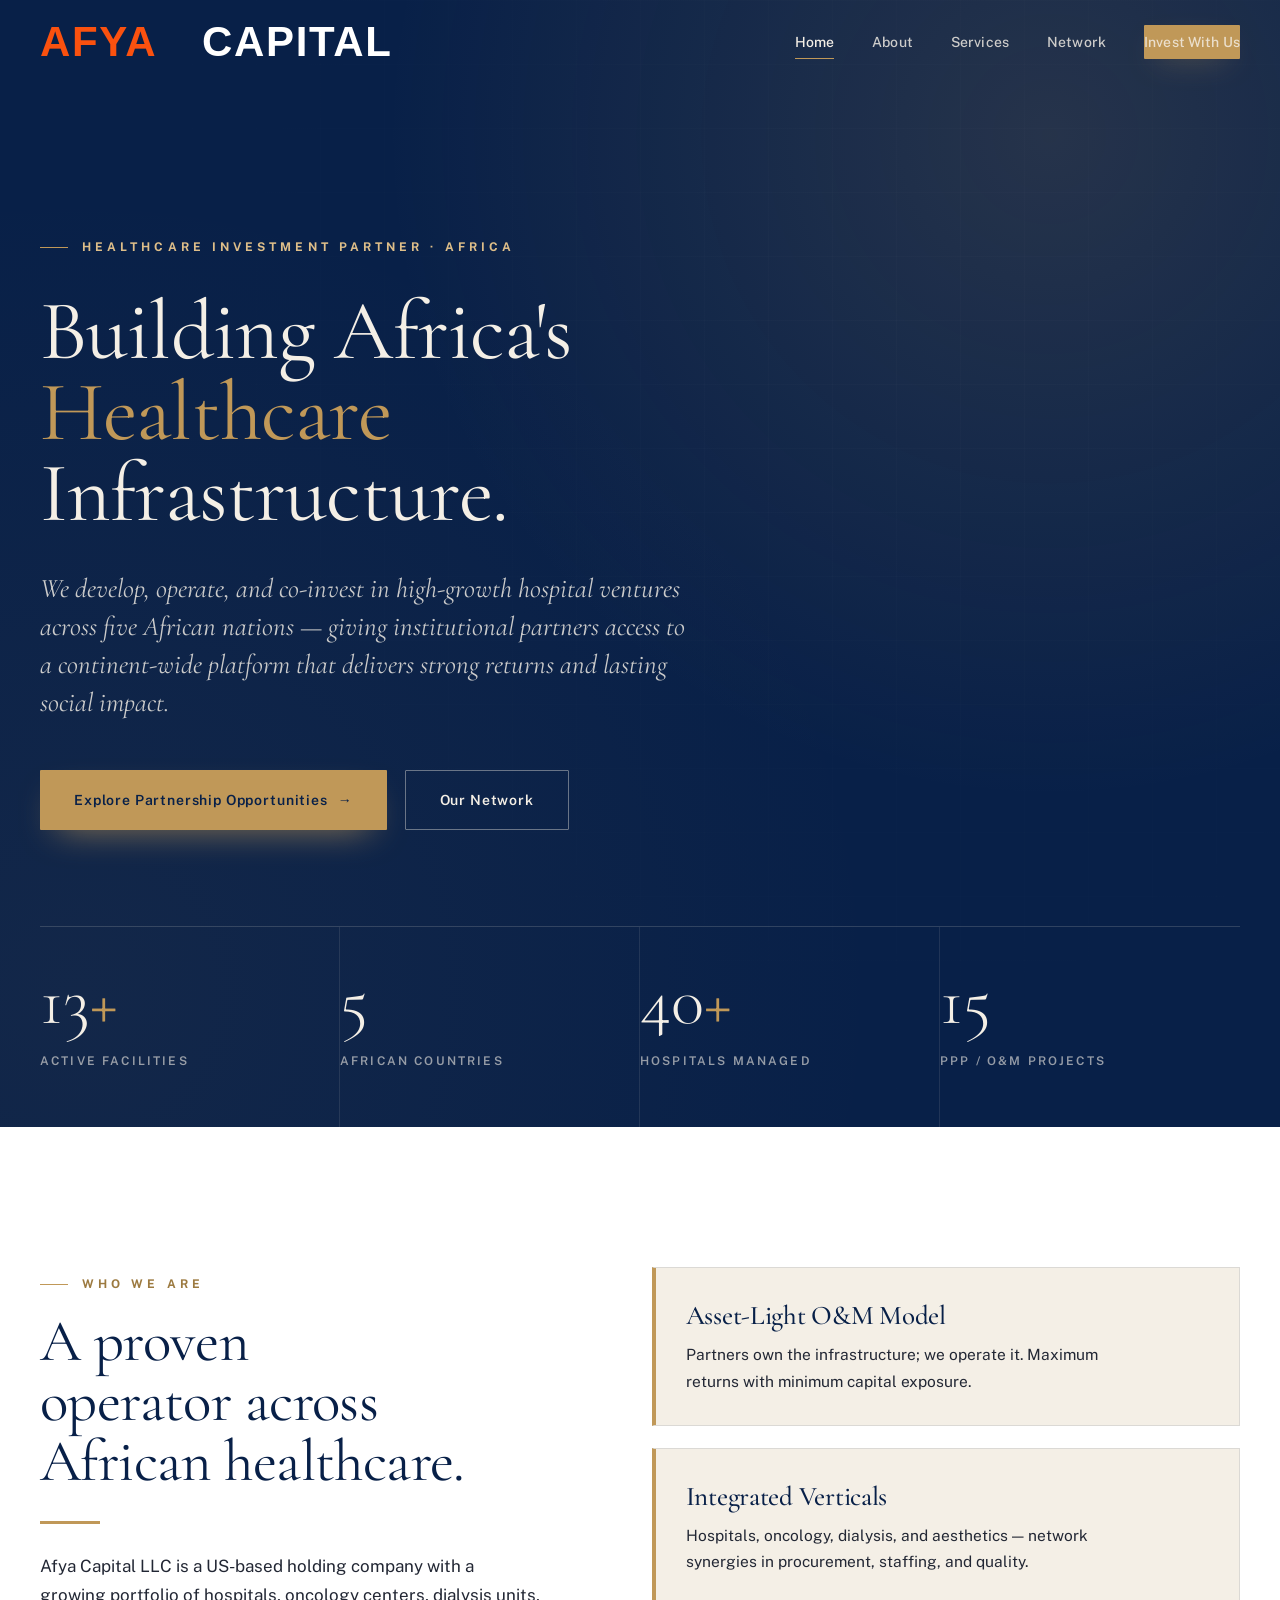
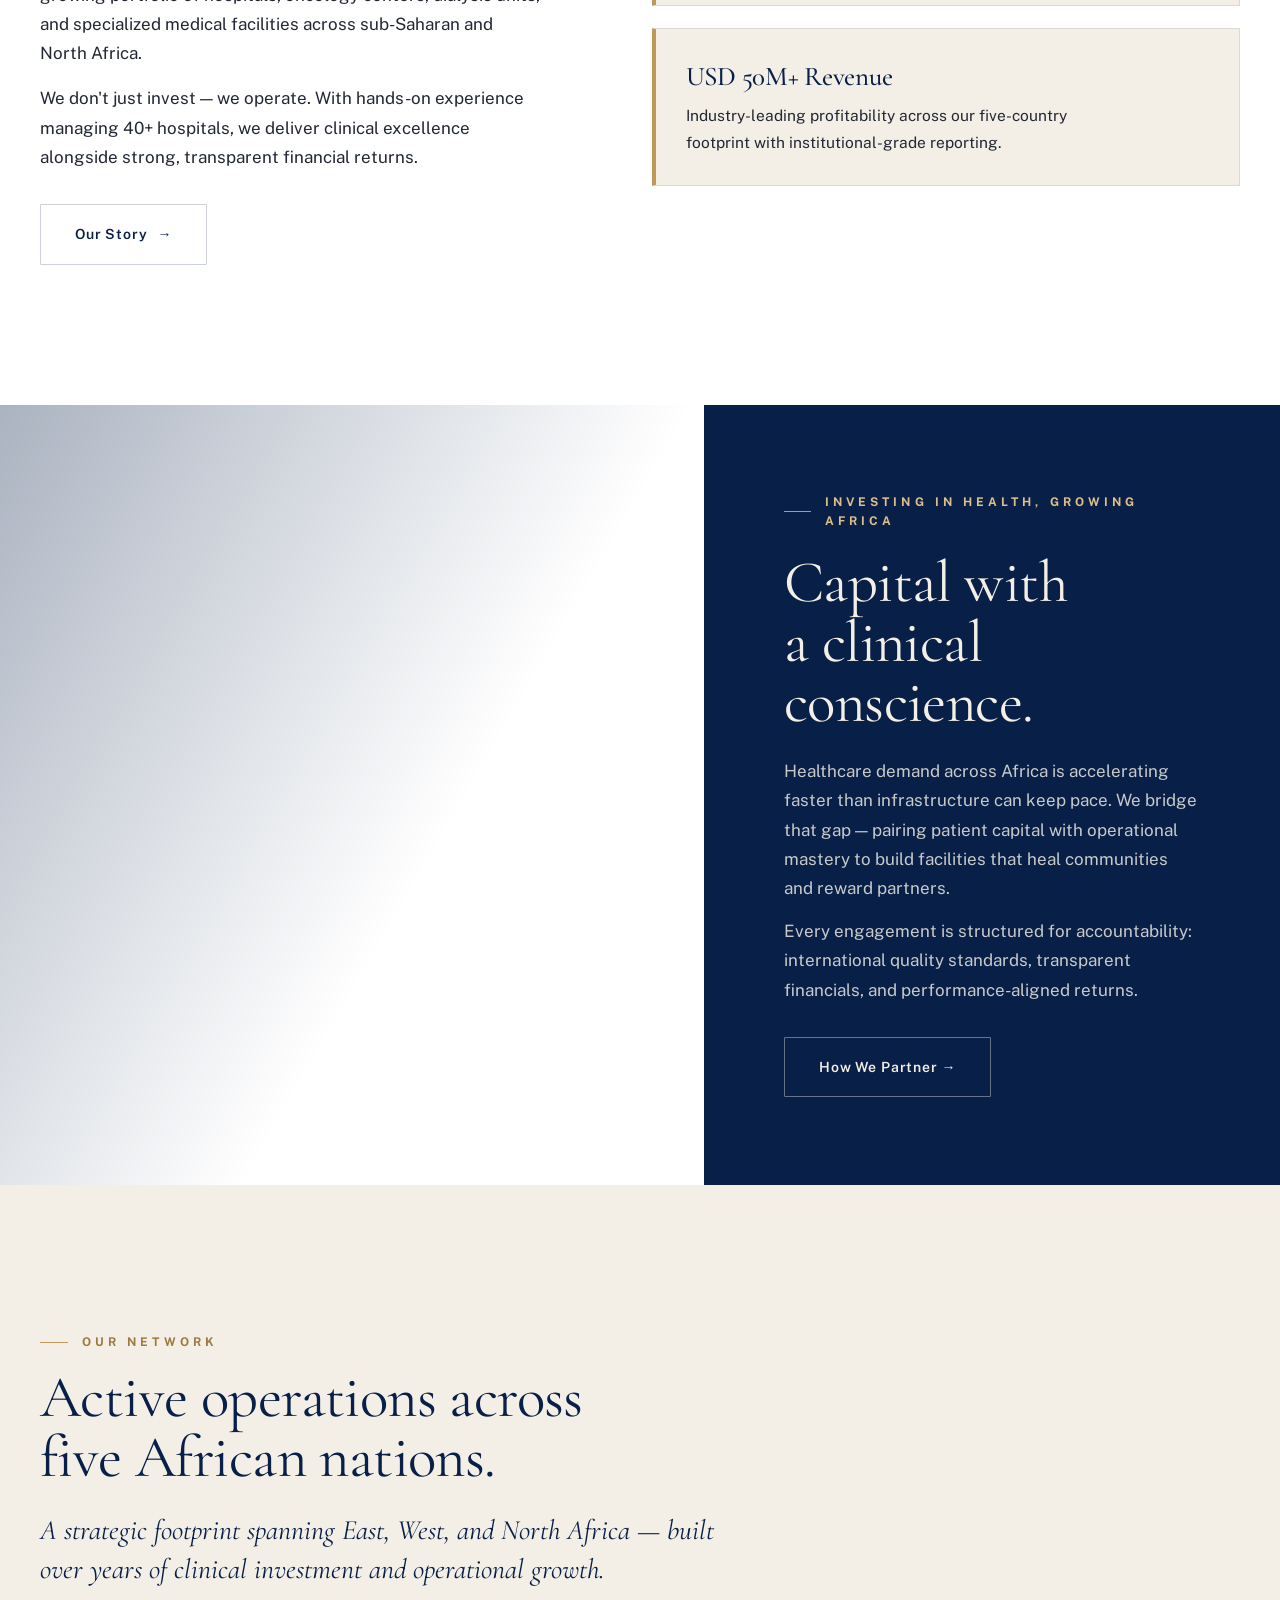
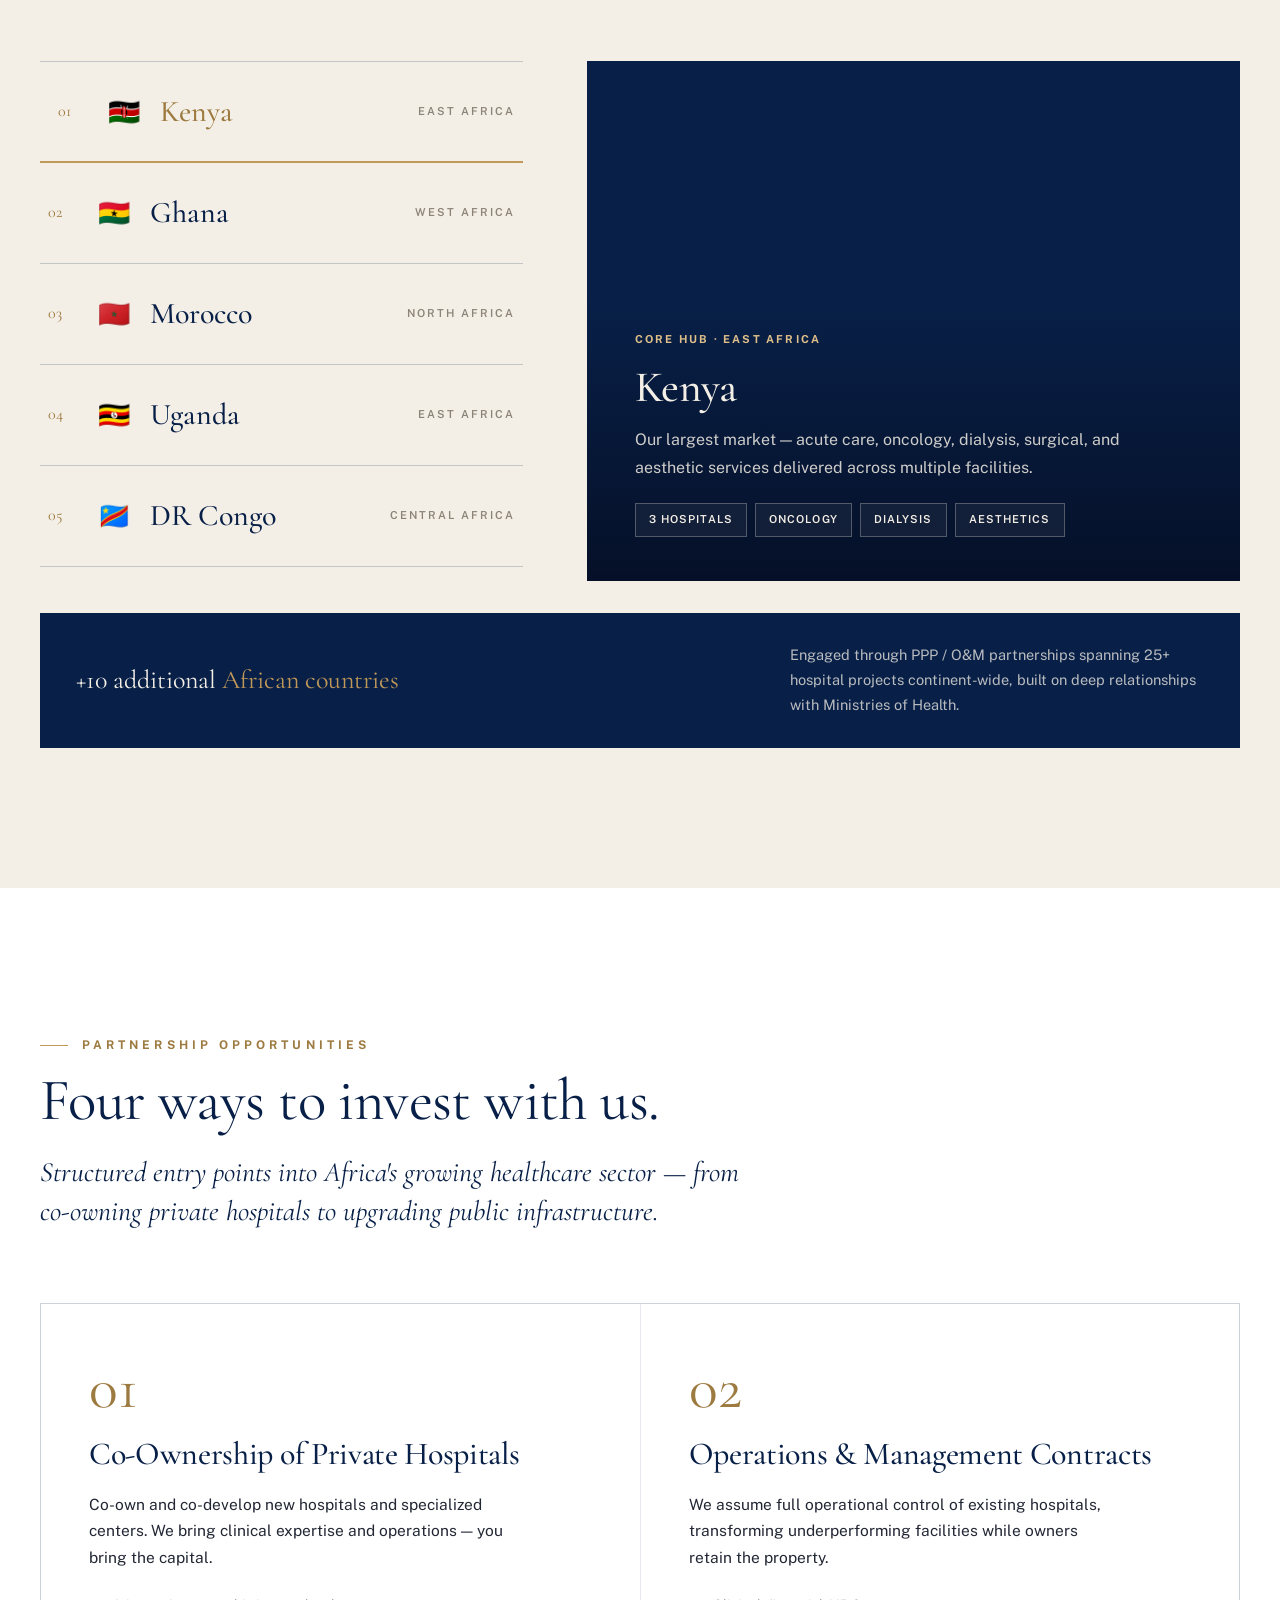
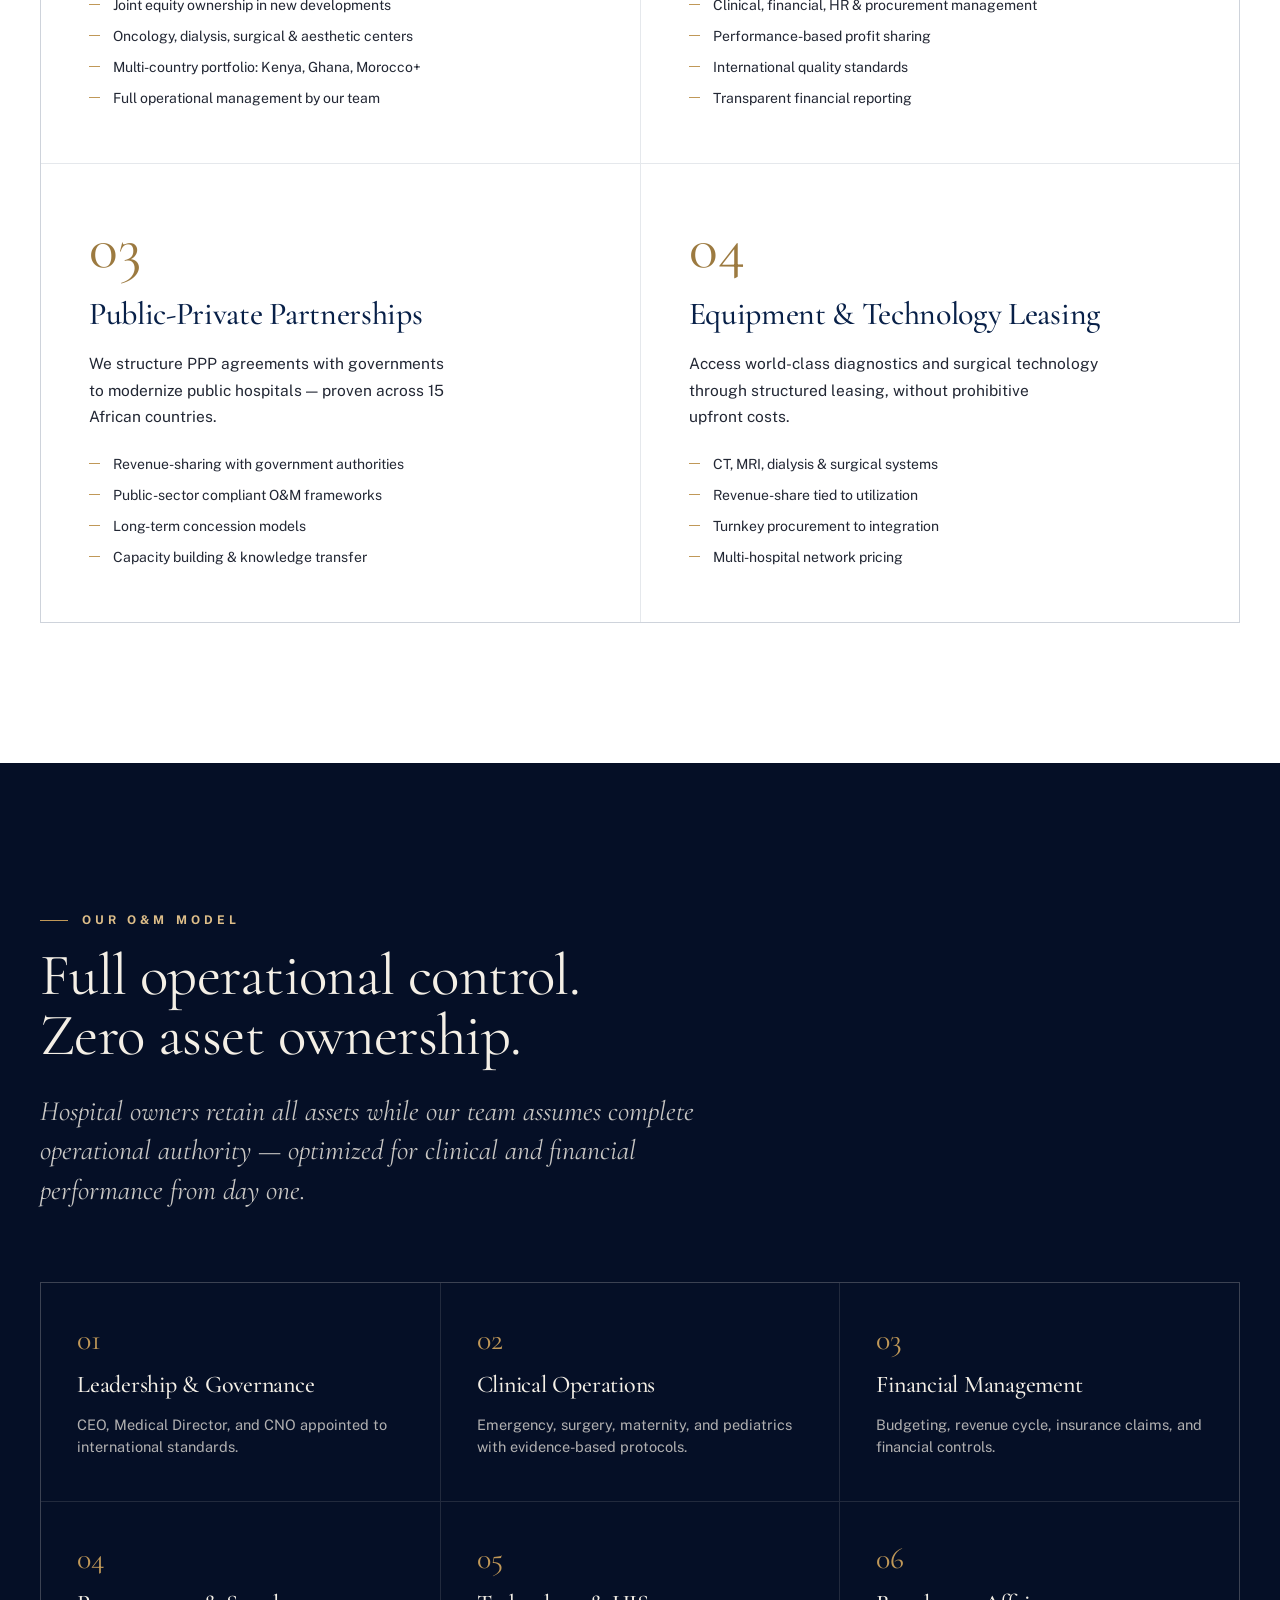
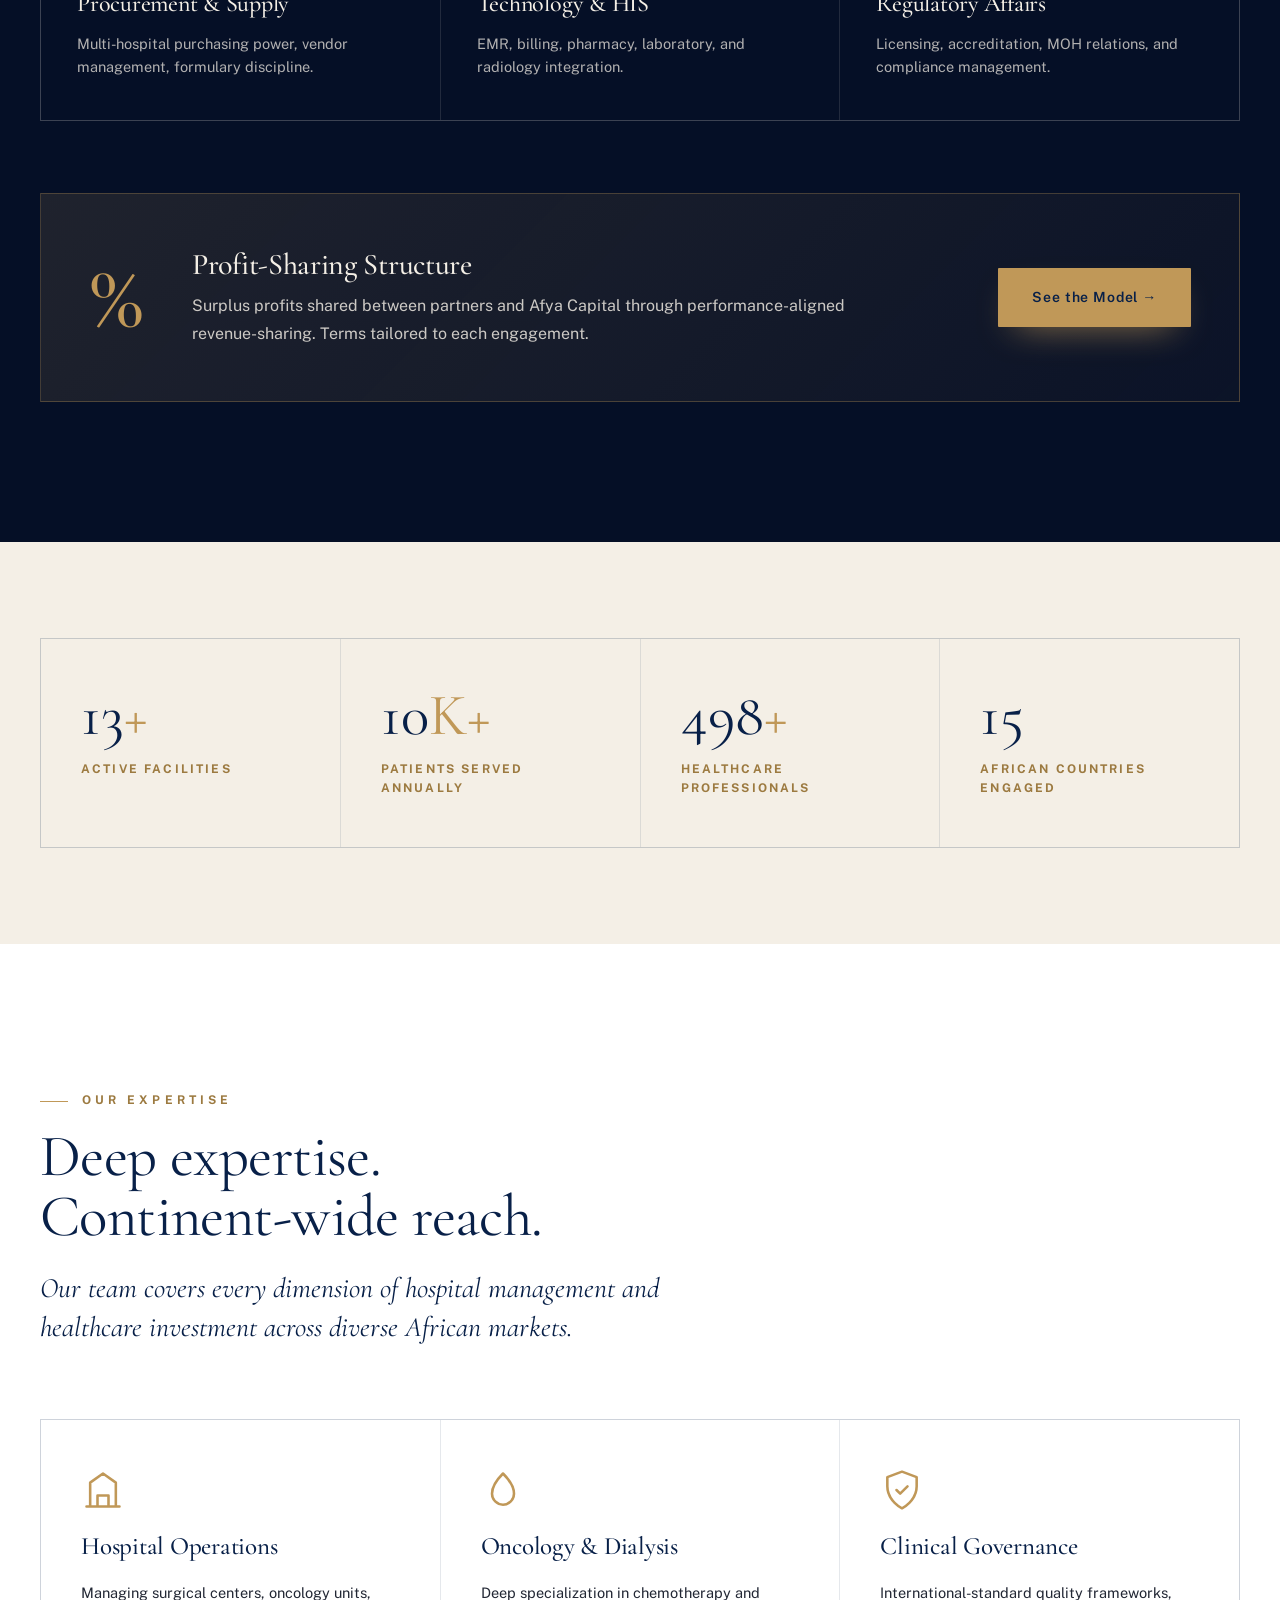
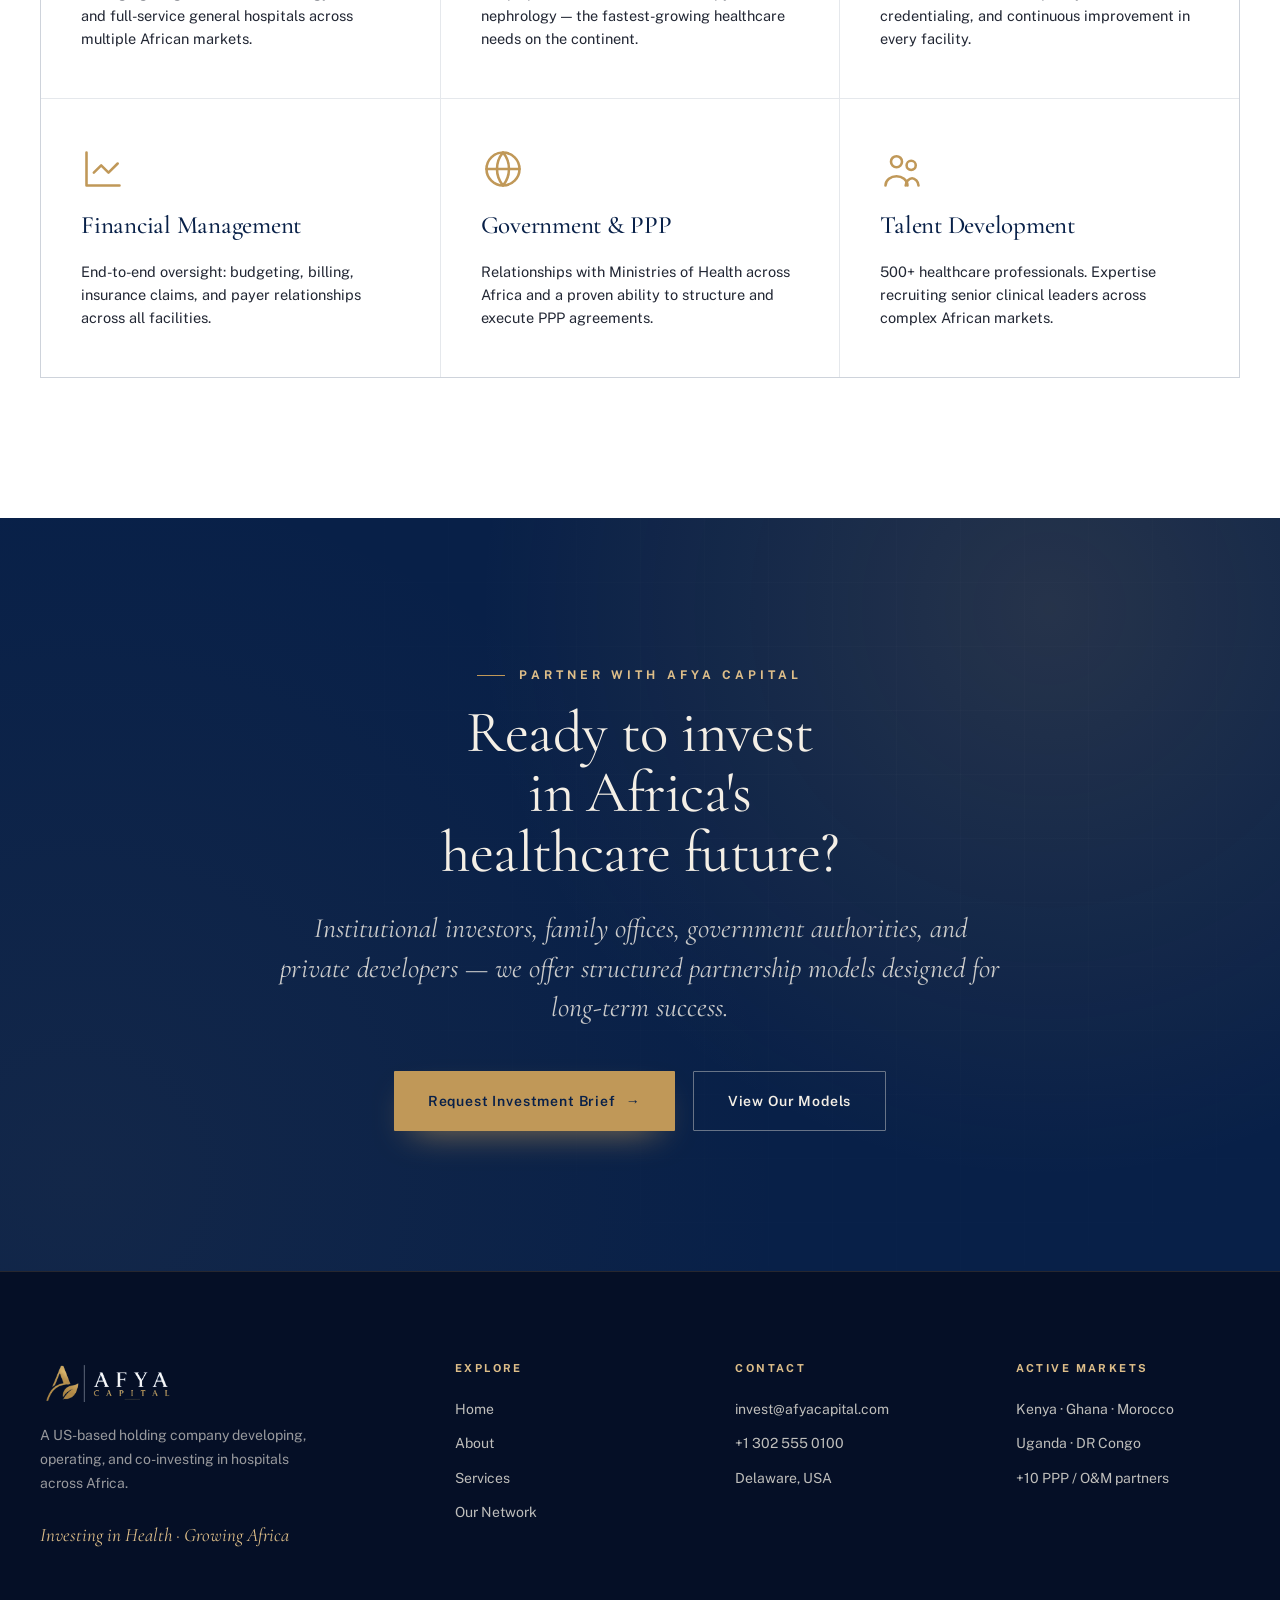
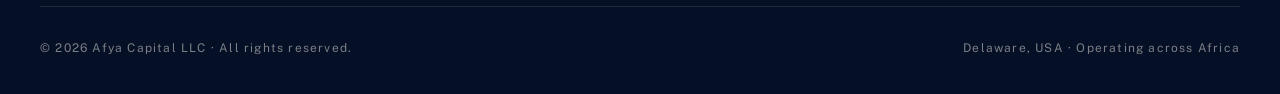
==== commit 450af4d4: "Fix: use SVG wordmark logos for clean crisp display" ====
--- a/index.html
+++ b/index.html
@@ -17,8 +17,8 @@
 <header class="nav">
   <div class="inner">
     <a href="index.html" class="brand" aria-label="Afya Capital home">
-      <img class="light-logo" src="images/logo-light-no-tagline.png" alt="Afya Capital"/>
-      <img class="dark-logo" src="images/logo-dark-no-tagline.png" alt="Afya Capital"/>
+      <img class="light-logo" src="images/logo-afya-wordmark.svg" alt="Afya Capital"/>
+      <img class="dark-logo" src="images/logo-afya-wordmark-dark.svg" alt="Afya Capital"/>
     </a>
     <nav class="links">
       <a href="index.html" data-page="index.html">Home</a>
--- a/css/styles.css
+++ b/css/styles.css
@@ -97,8 +97,8 @@
 header.nav.scrolled .inner{padding:14px 40px;}
 header.nav.hide{transform:translateY(-100%);}
 header.nav .brand{display:flex;align-items:center;gap:14px;}
-header.nav .brand img{height:74px;width:auto;transition:height .4s var(--ease);}
-header.nav.scrolled .brand img{height:58px;}
+header.nav .brand img{height:54px;width:auto;transition:height .4s var(--ease);}
+header.nav.scrolled .brand img{height:44px;}
 header.nav .brand .light-logo{display:none;}
 header.nav .brand .dark-logo{display:block;}
 /* on dark hero (top, not scrolled) use light logo + light links */
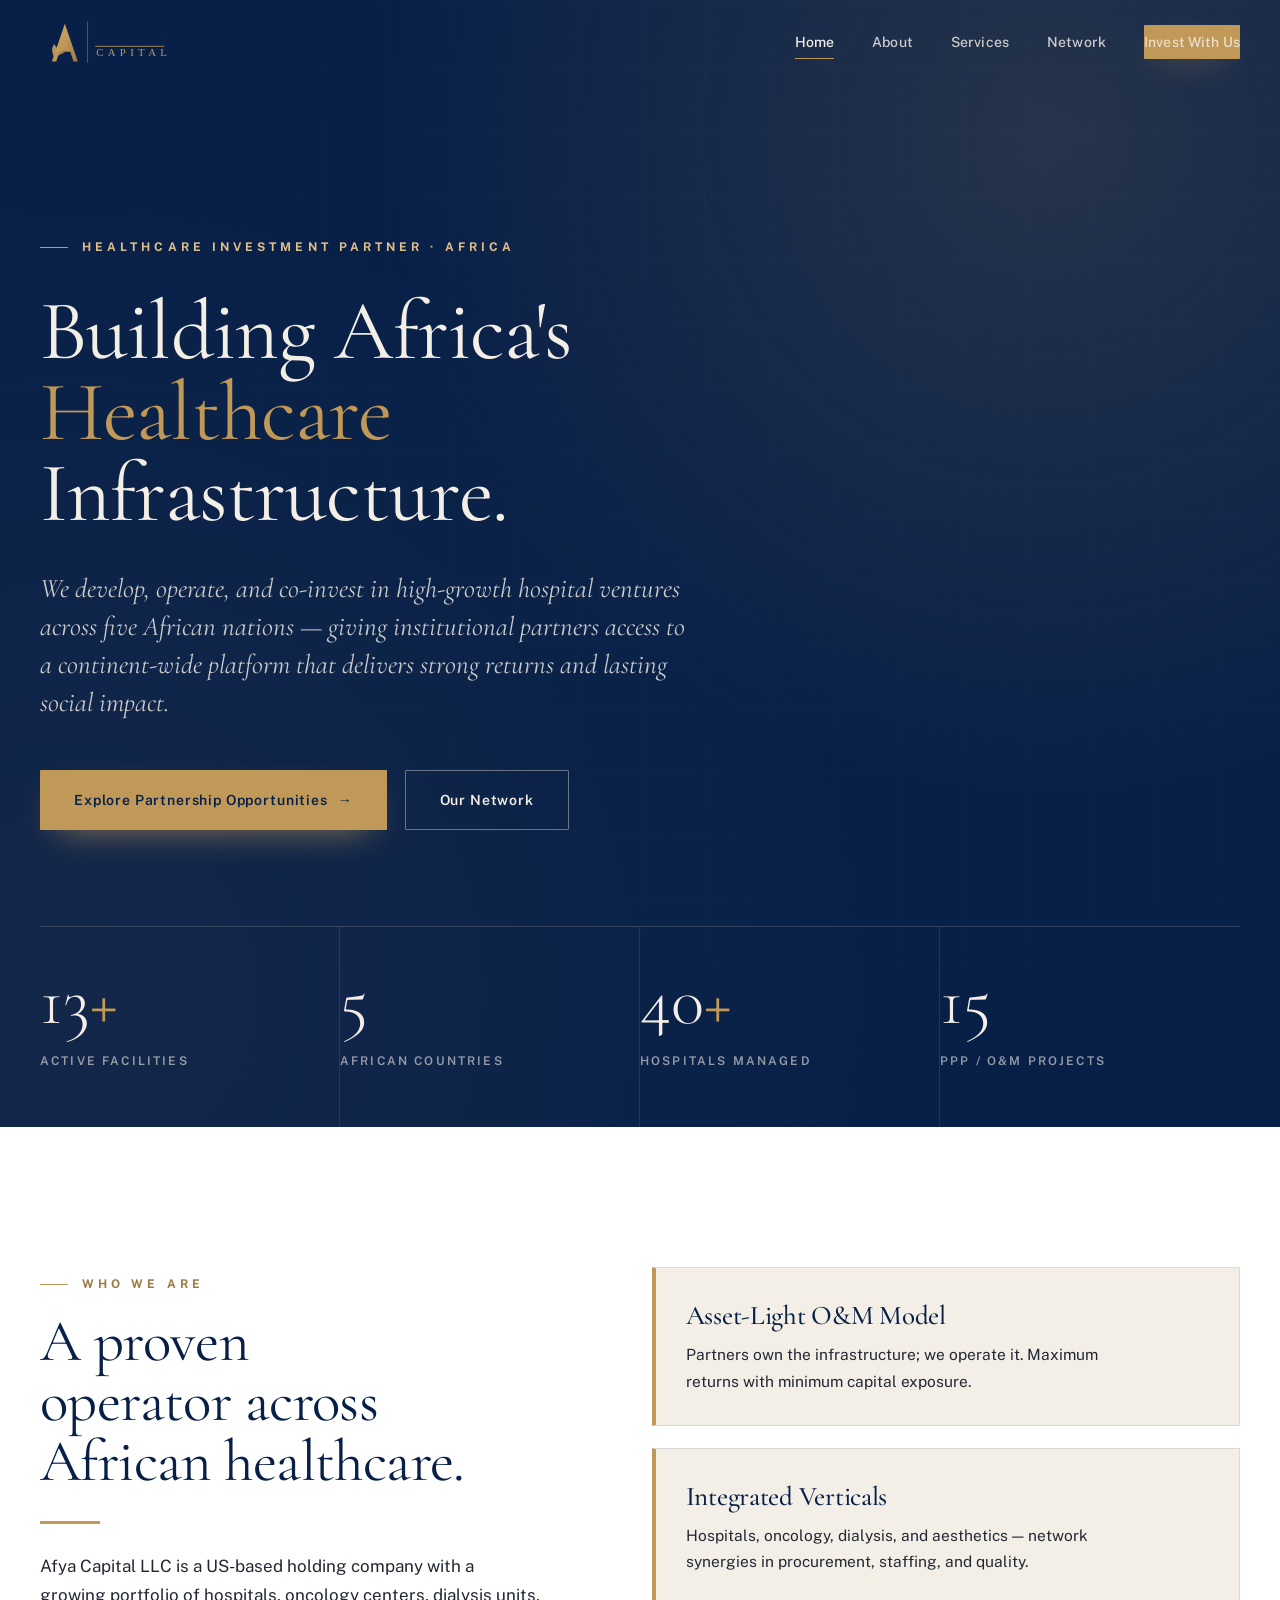
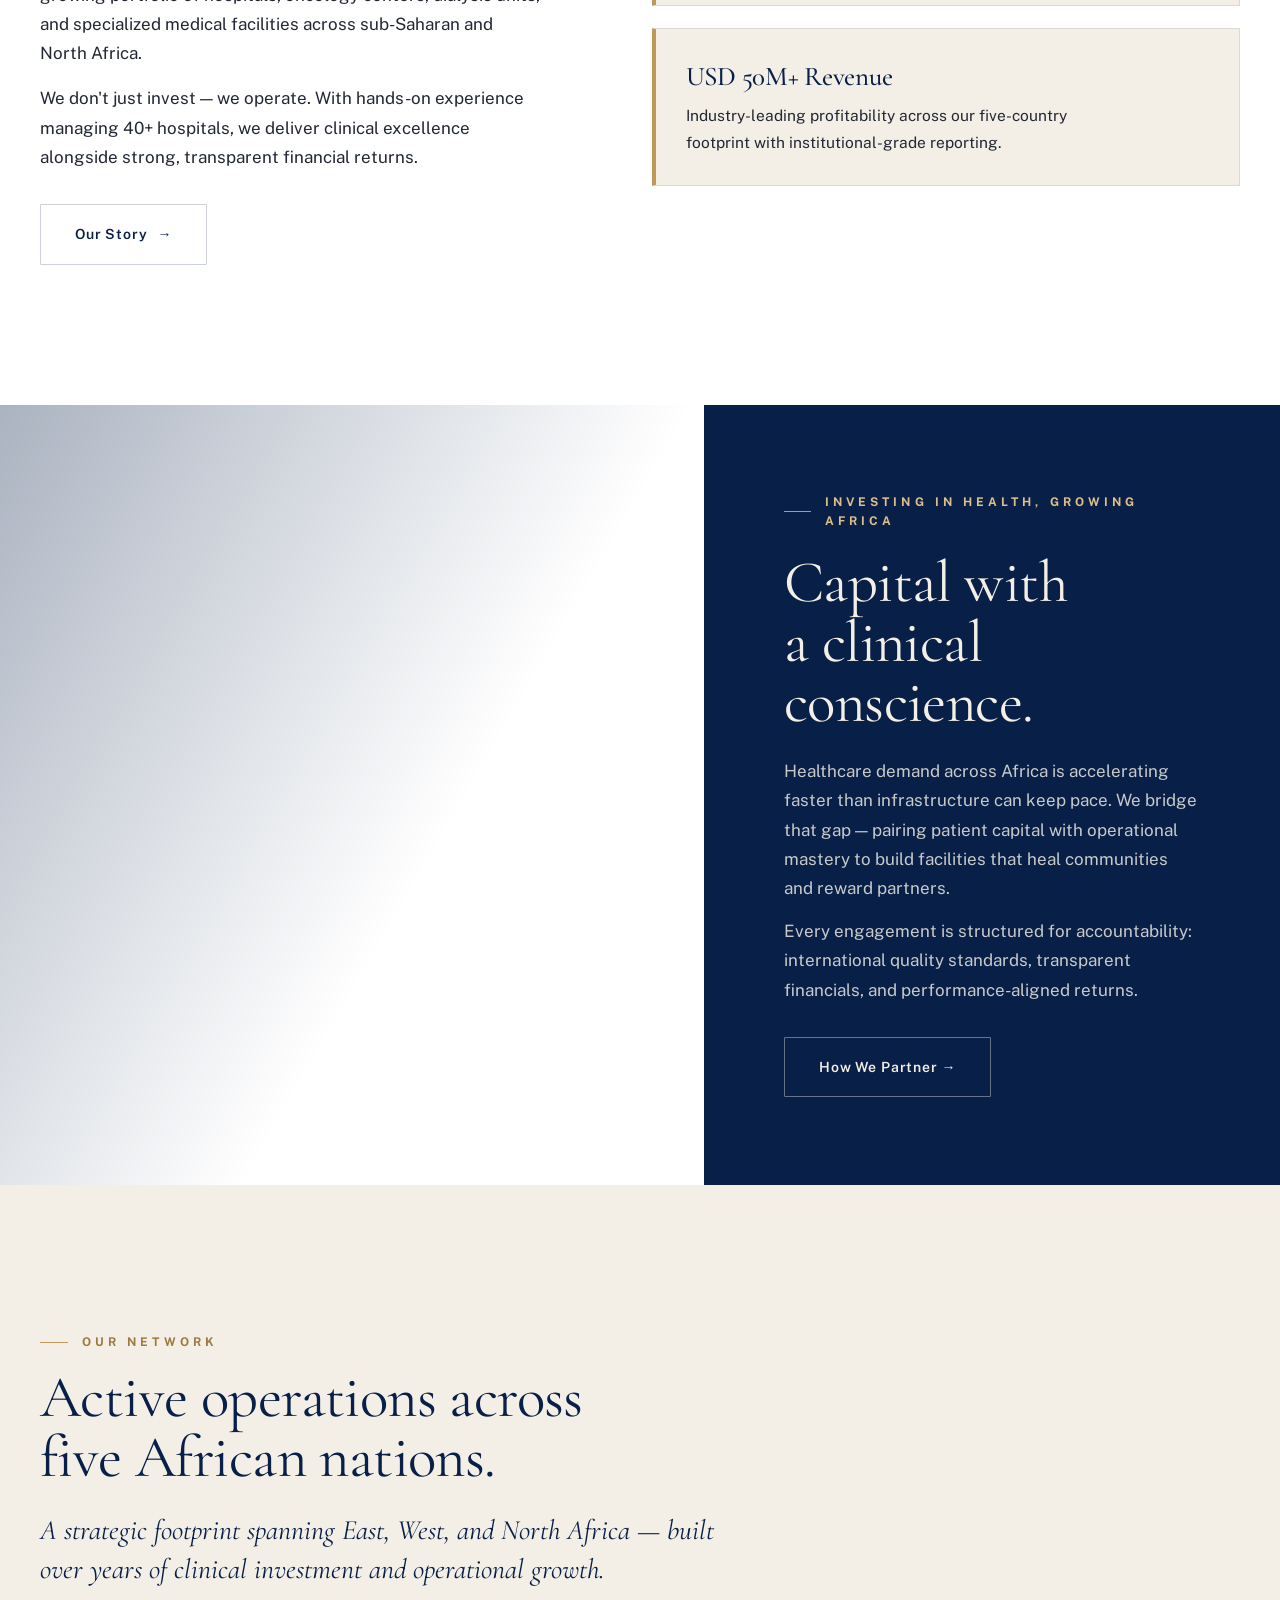
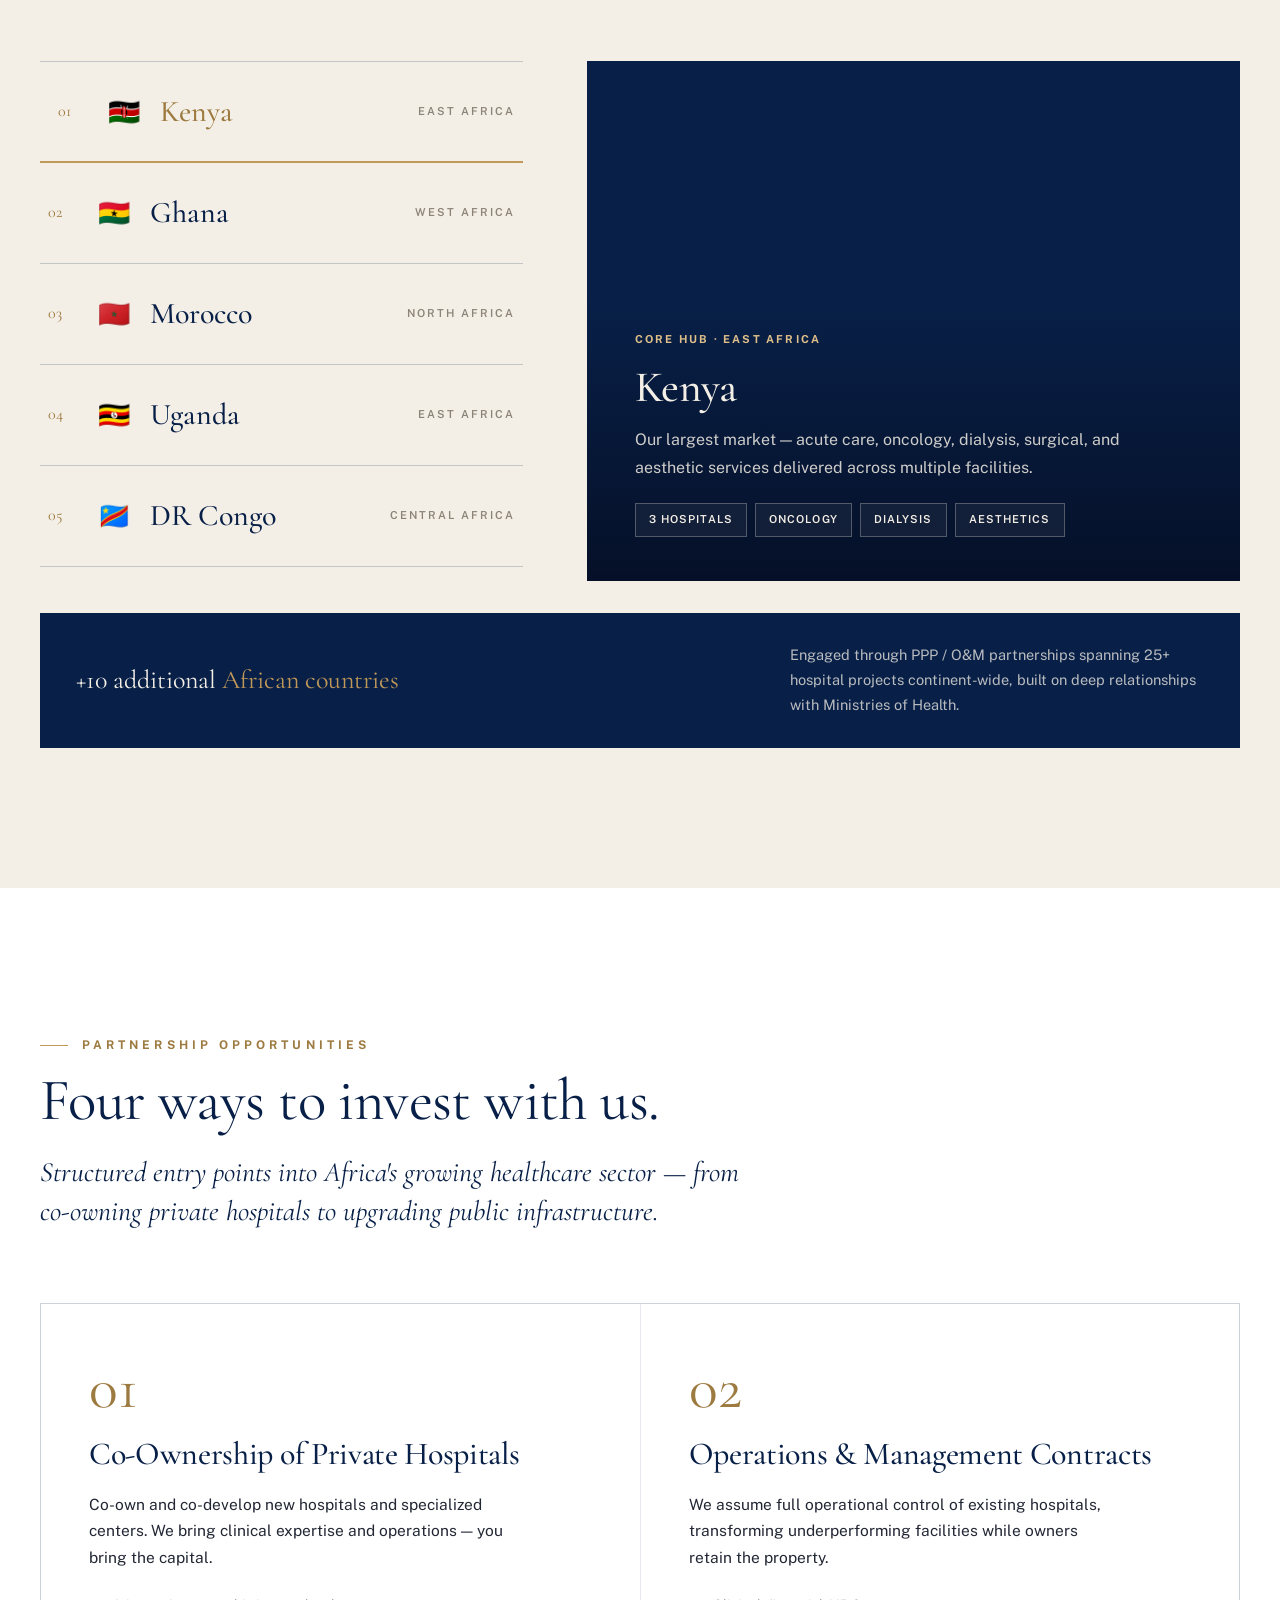
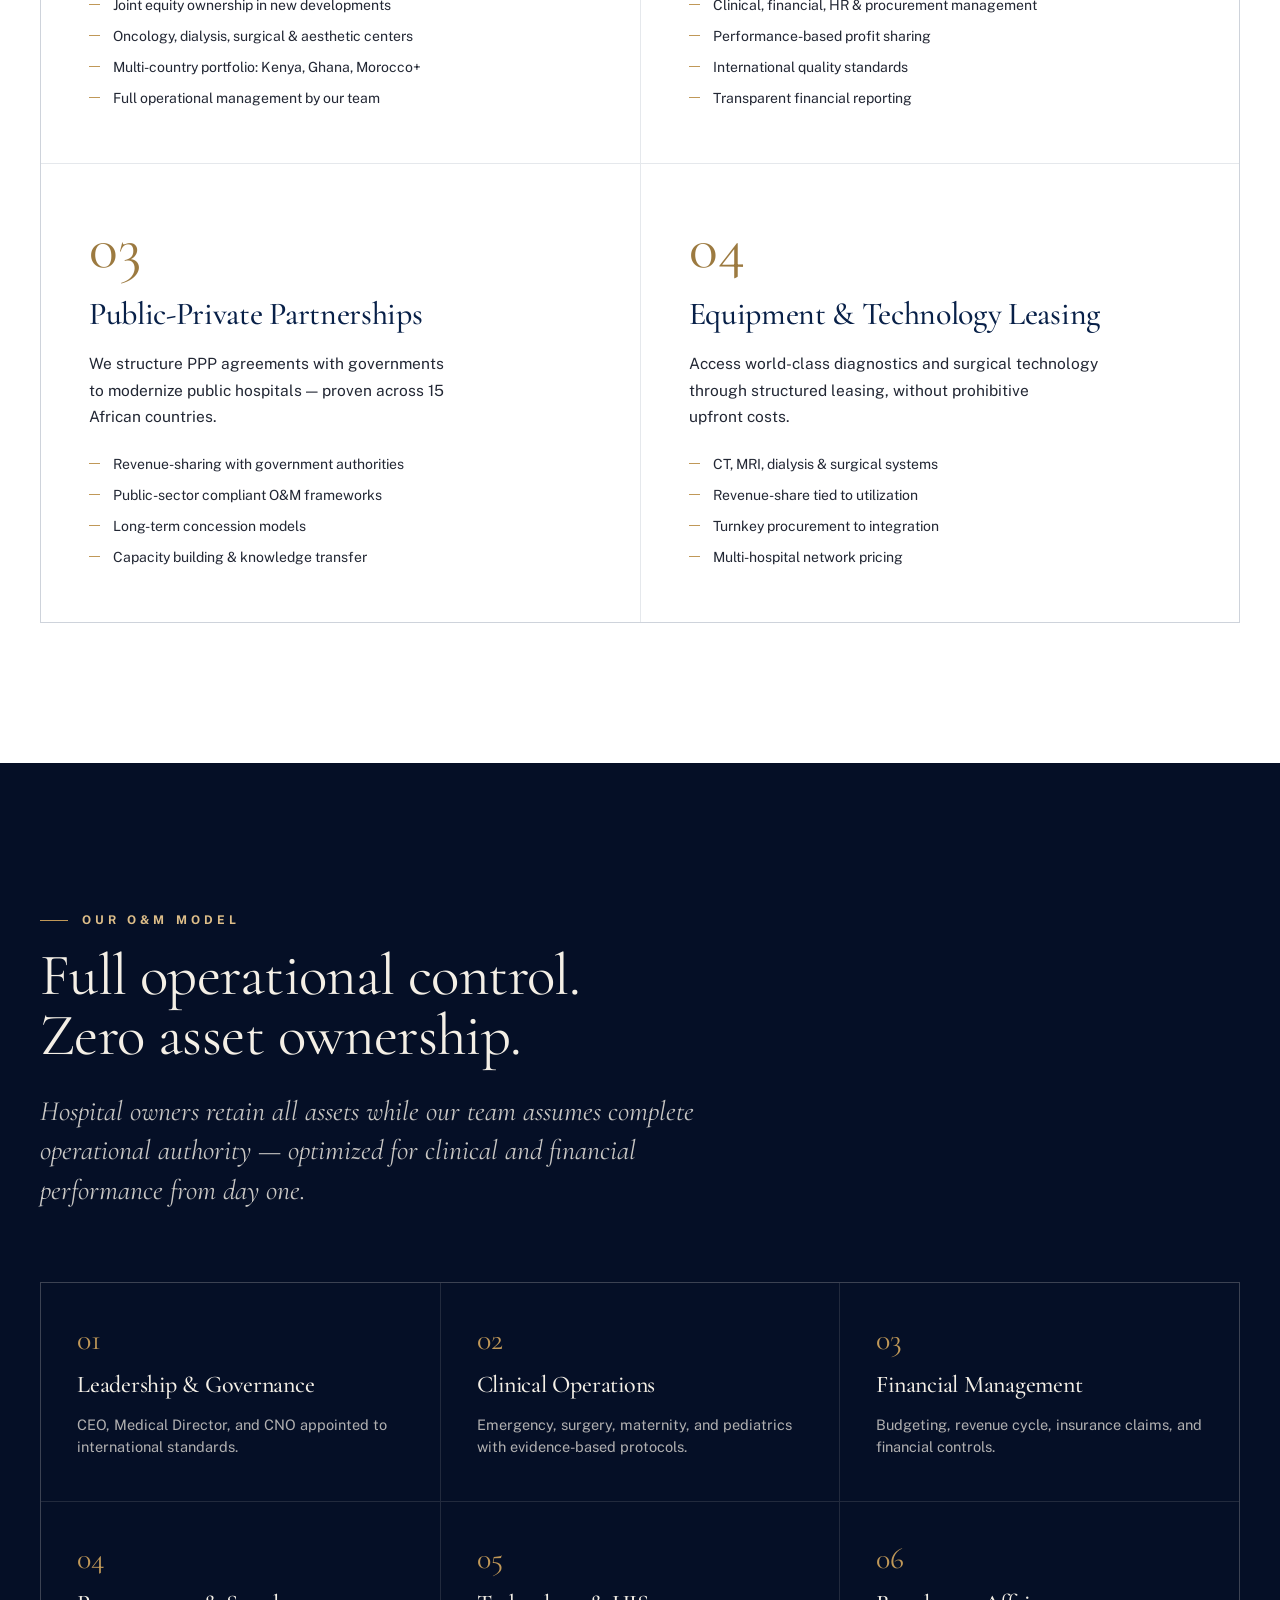
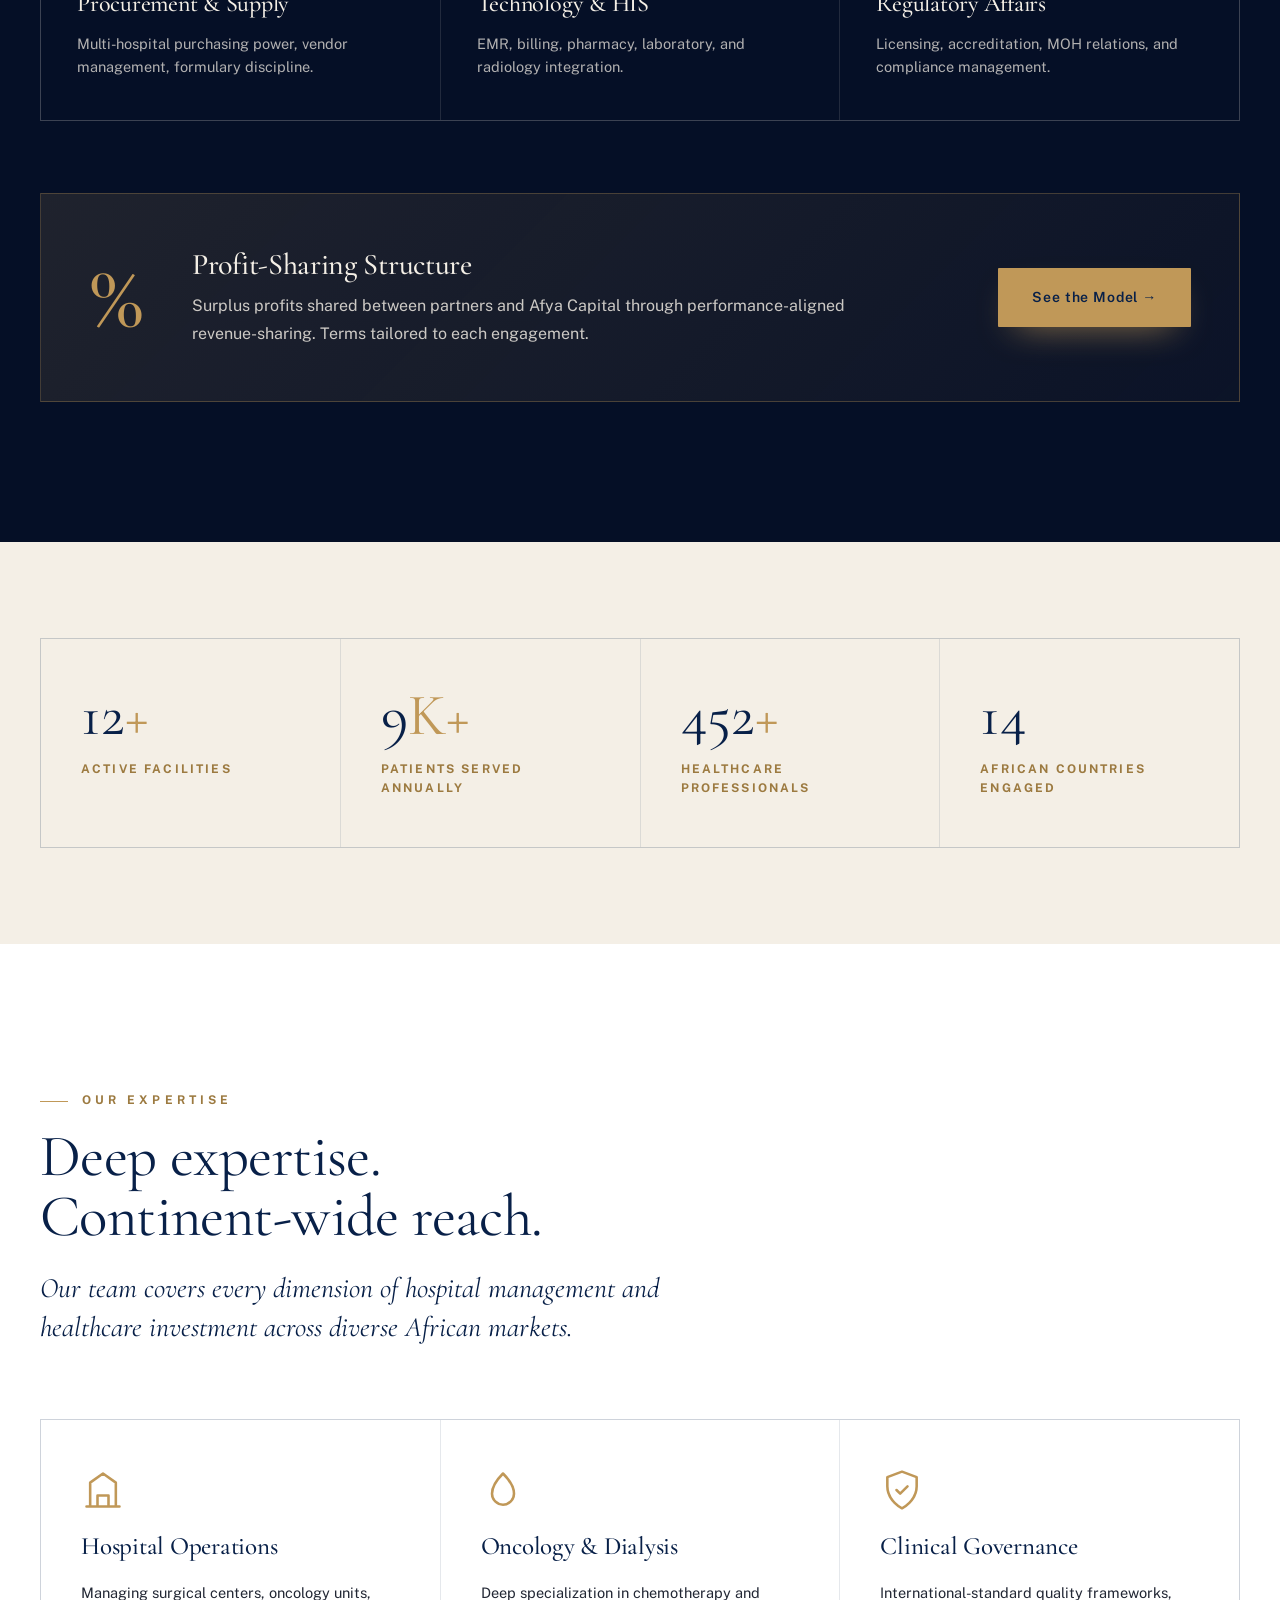
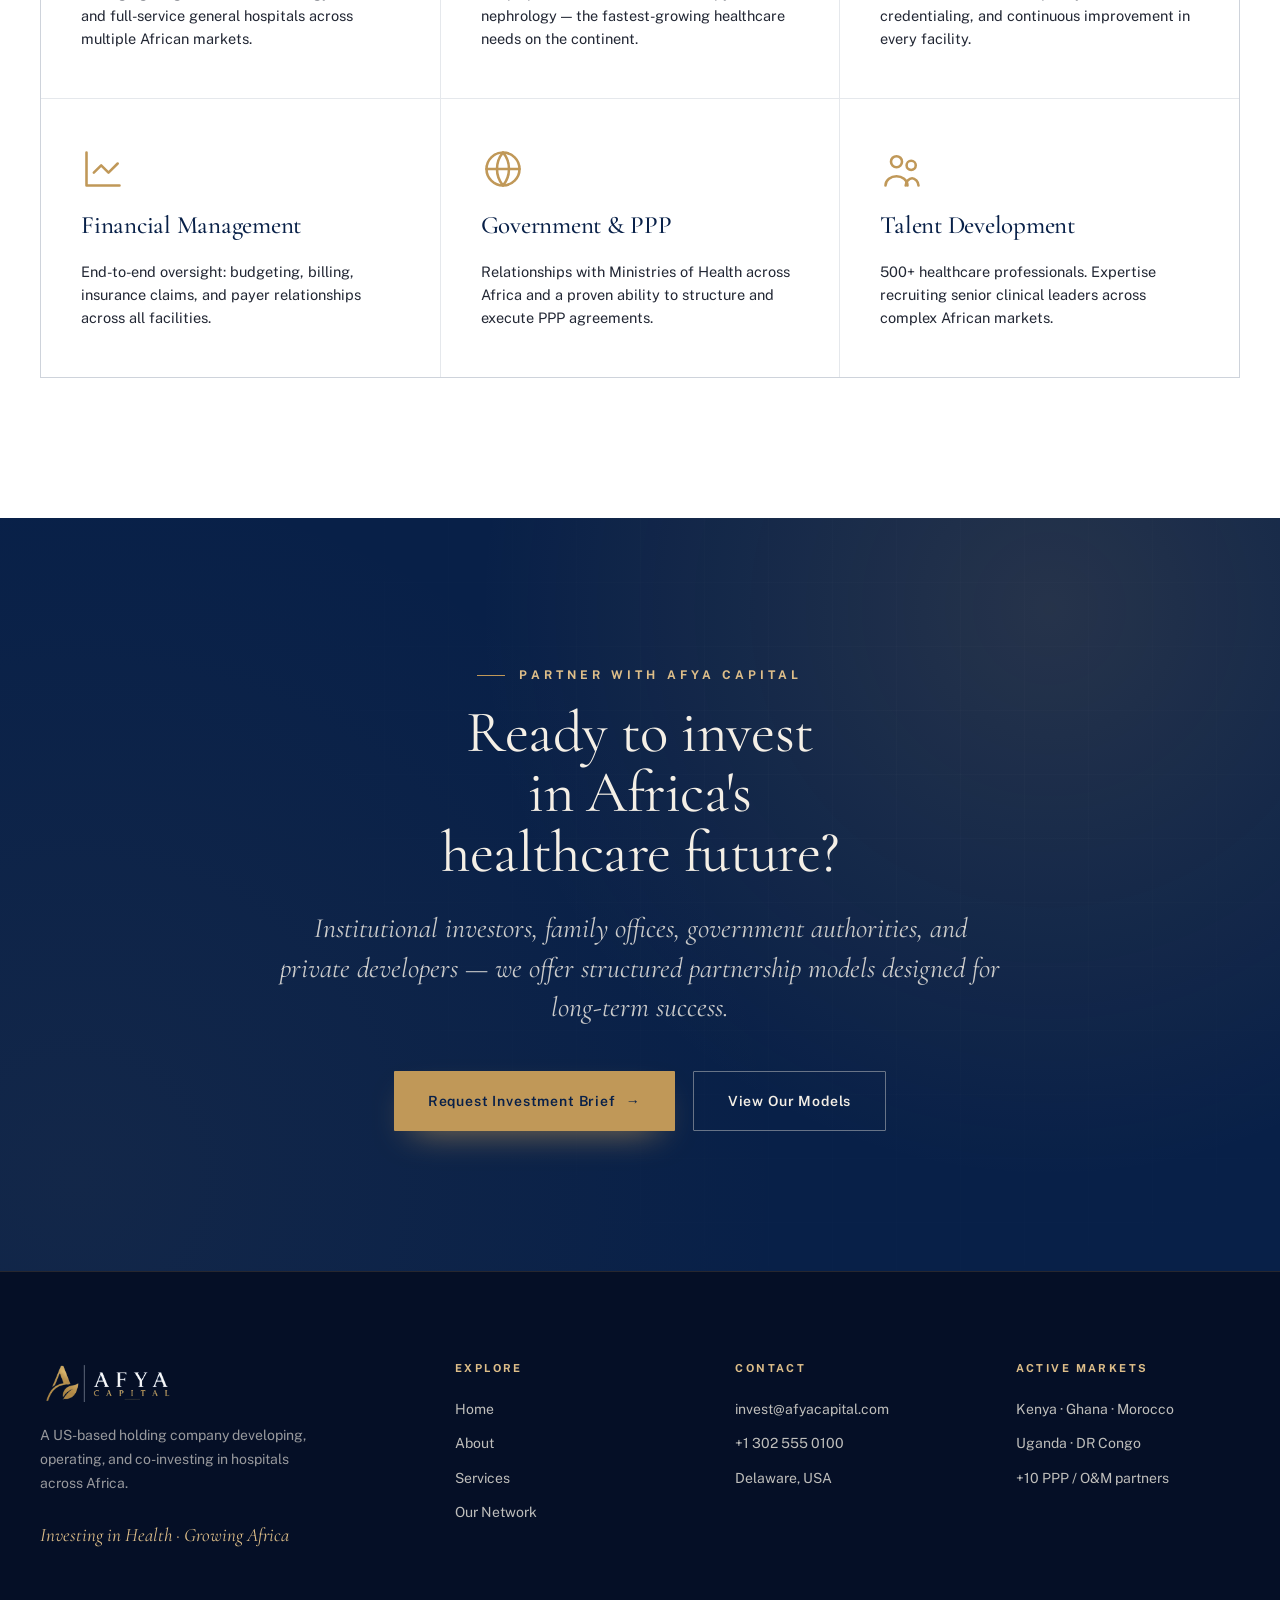
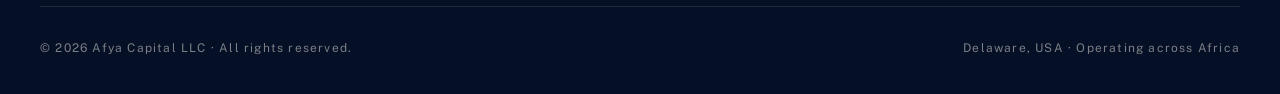
==== commit 404449a6: "Fix: proper SVG logos matching brand identity (navy/white + gold)" ====
--- a/index.html
+++ b/index.html
@@ -17,8 +17,8 @@
 <header class="nav">
   <div class="inner">
     <a href="index.html" class="brand" aria-label="Afya Capital home">
-      <img class="light-logo" src="images/logo-afya-wordmark.svg" alt="Afya Capital"/>
-      <img class="dark-logo" src="images/logo-afya-wordmark-dark.svg" alt="Afya Capital"/>
+      <img class="light-logo" src="images/logo-light-no-tagline.svg" alt="Afya Capital"/>
+      <img class="dark-logo" src="images/logo-dark-no-tagline.svg" alt="Afya Capital"/>
     </a>
     <nav class="links">
       <a href="index.html" data-page="index.html">Home</a>
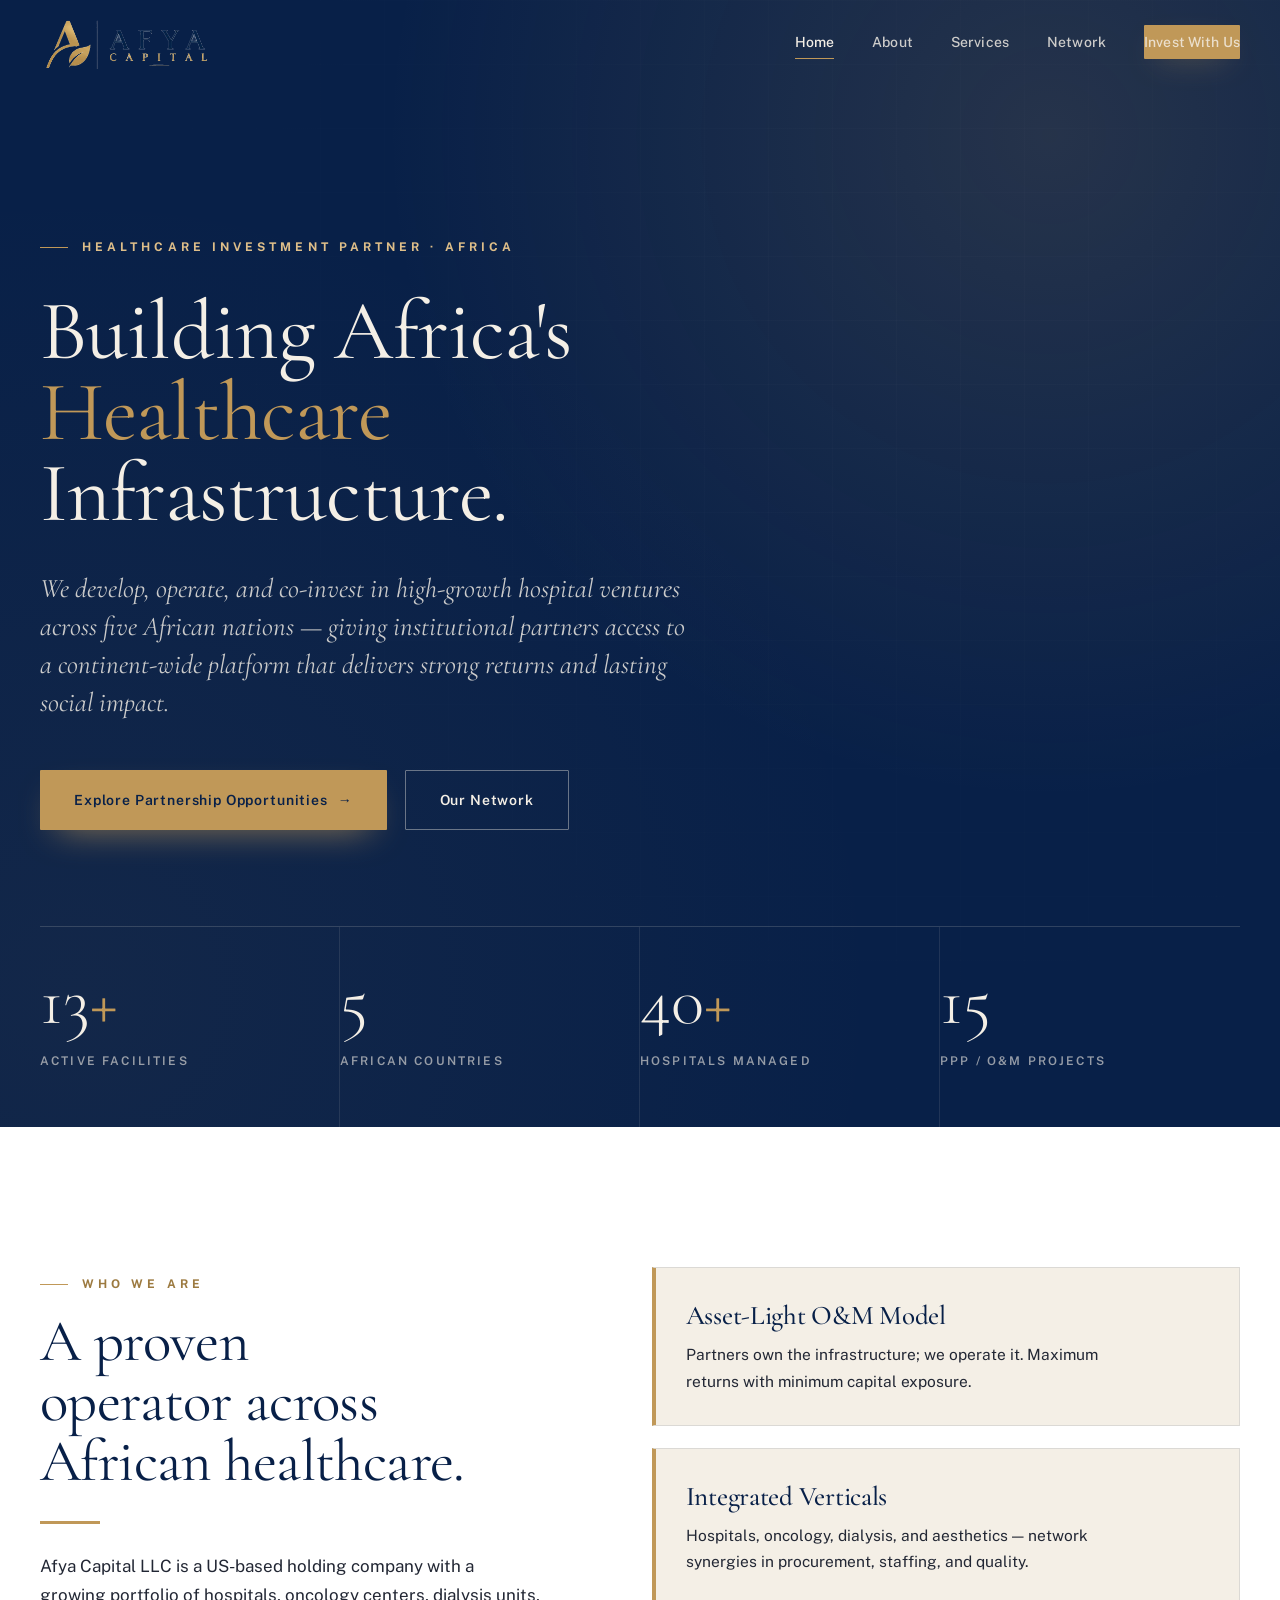
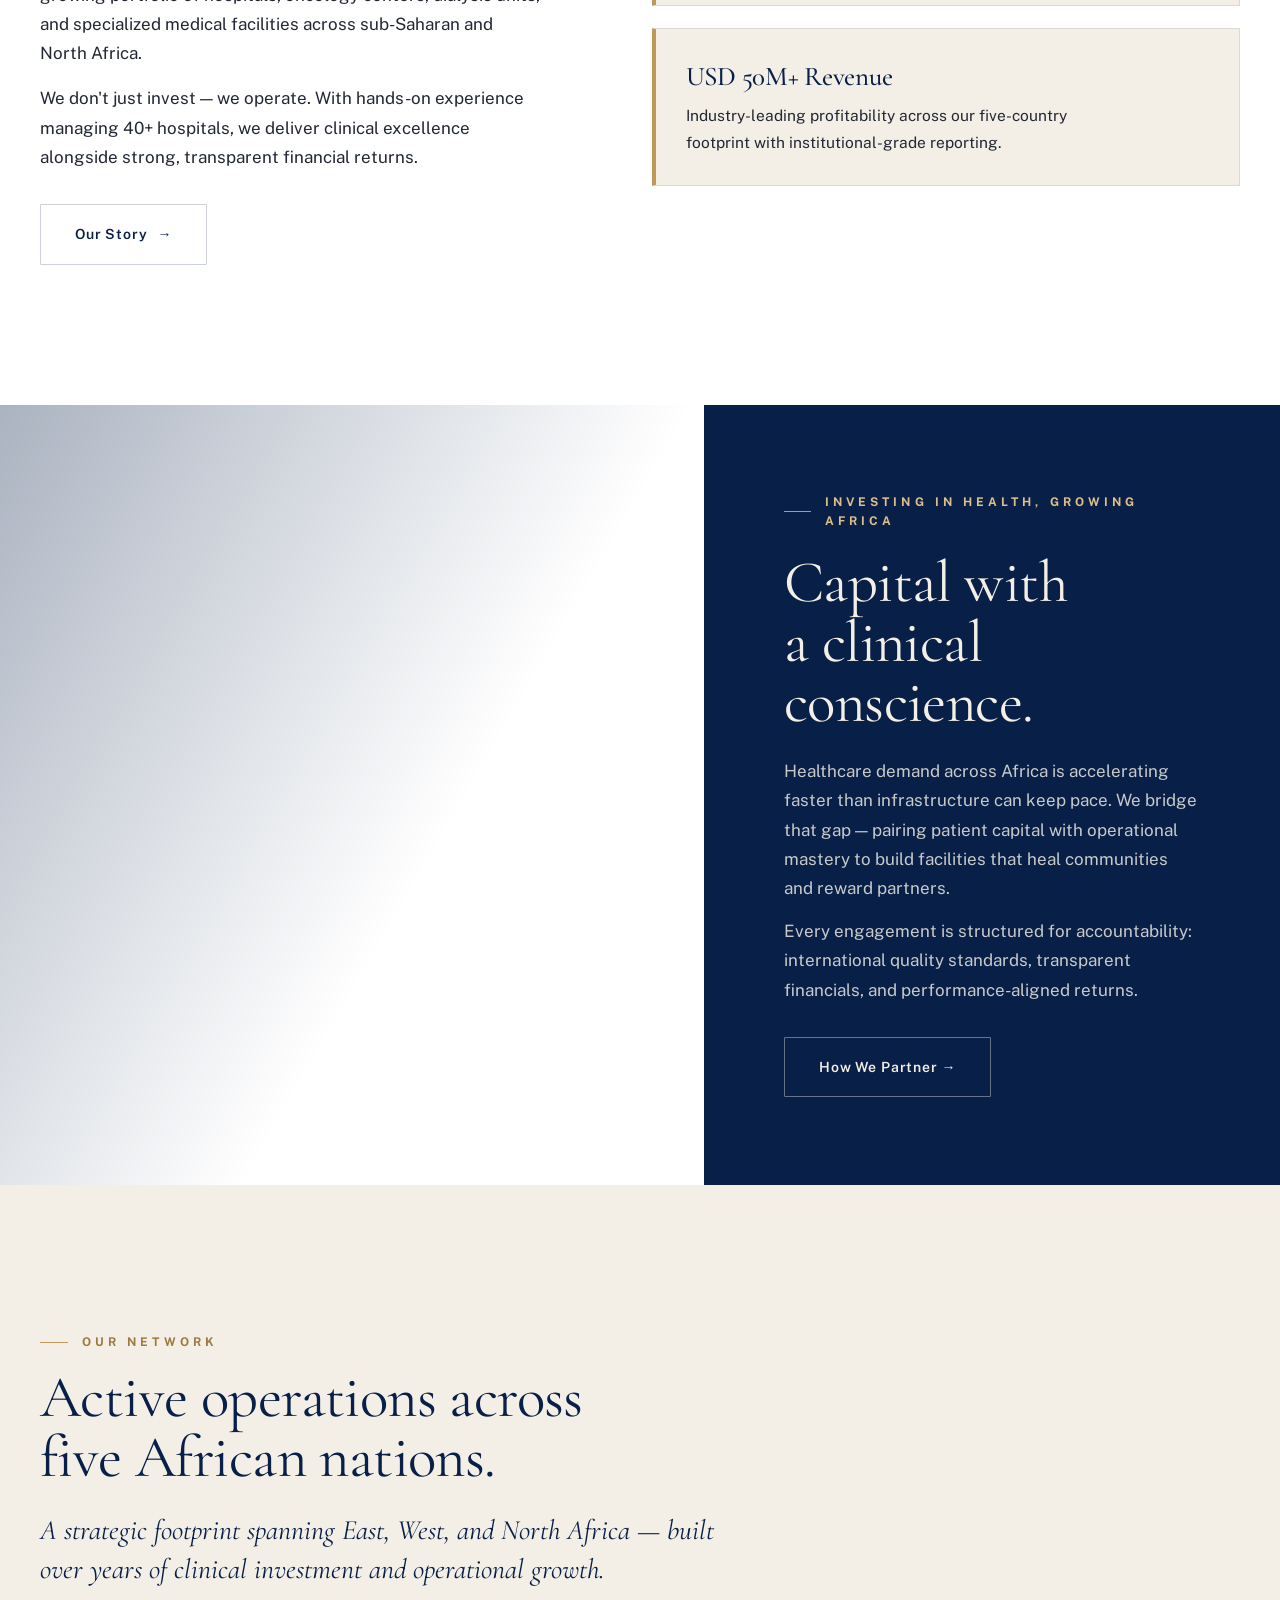
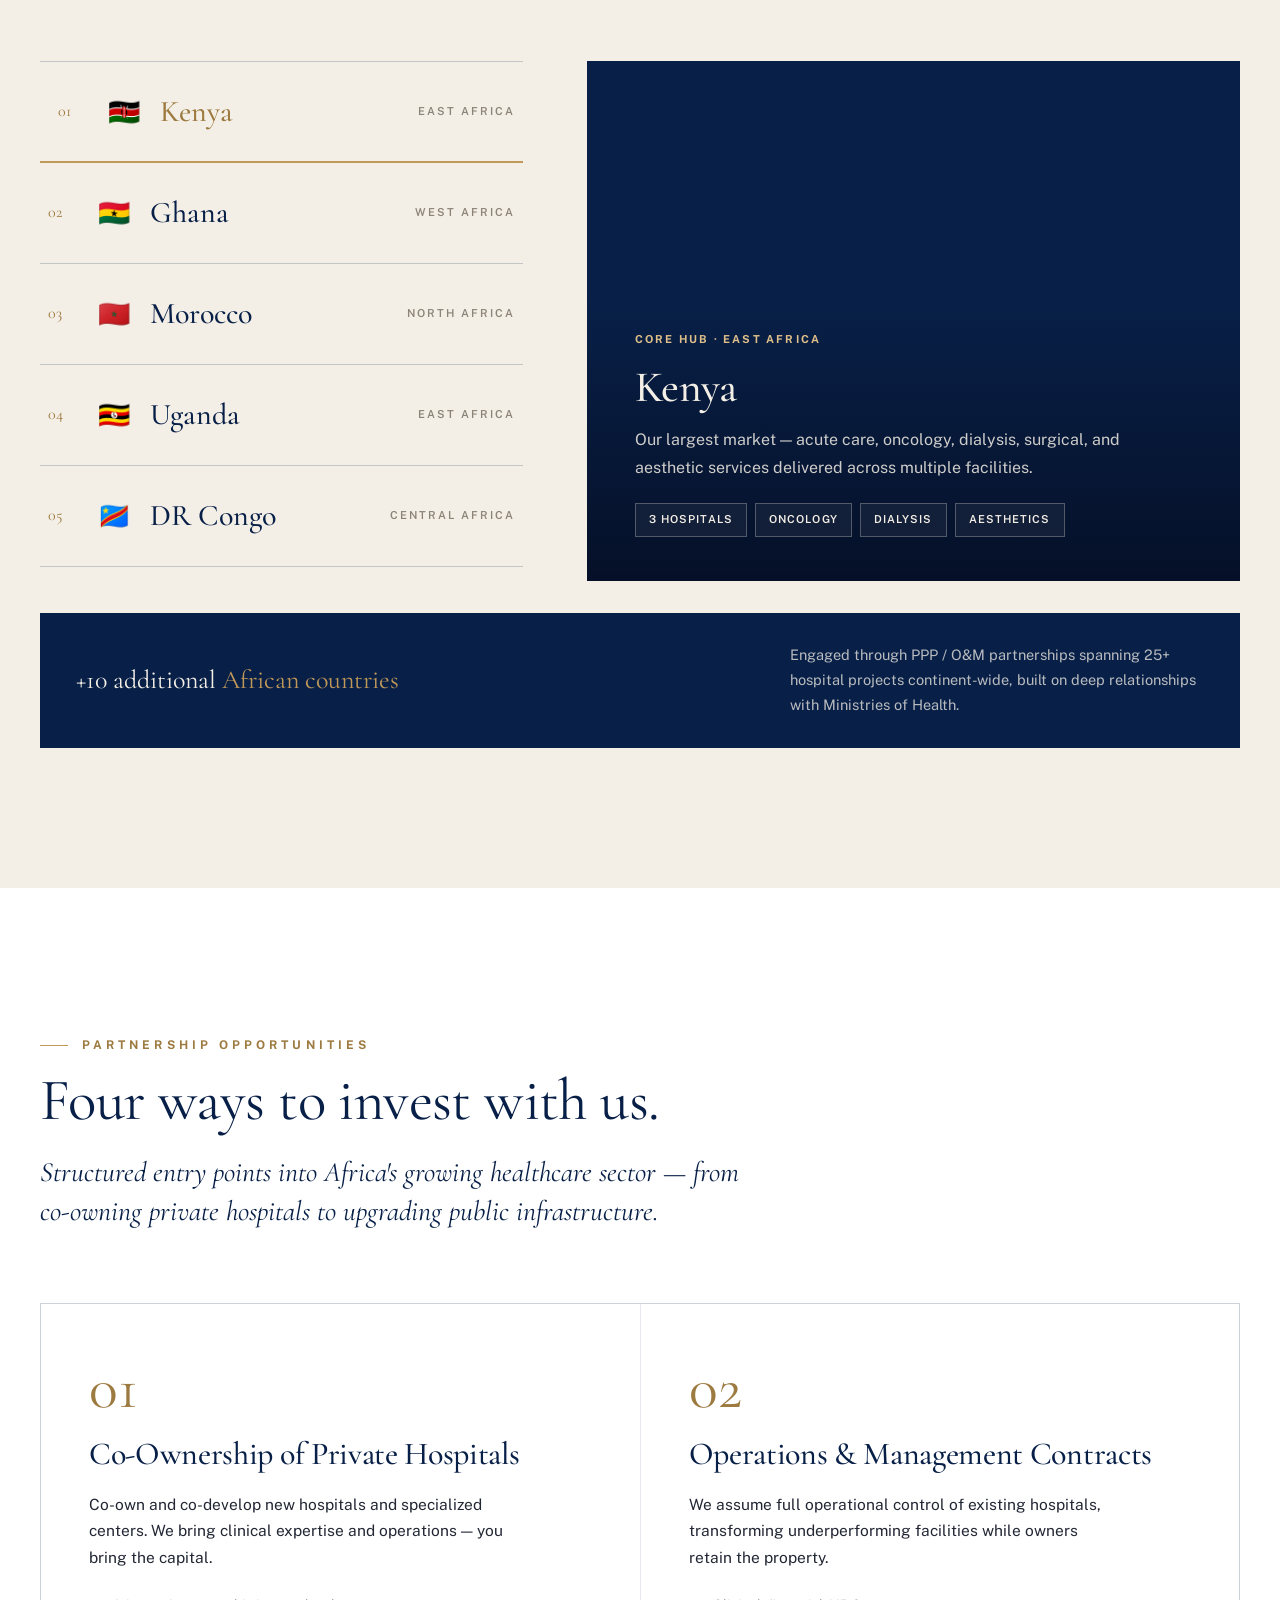
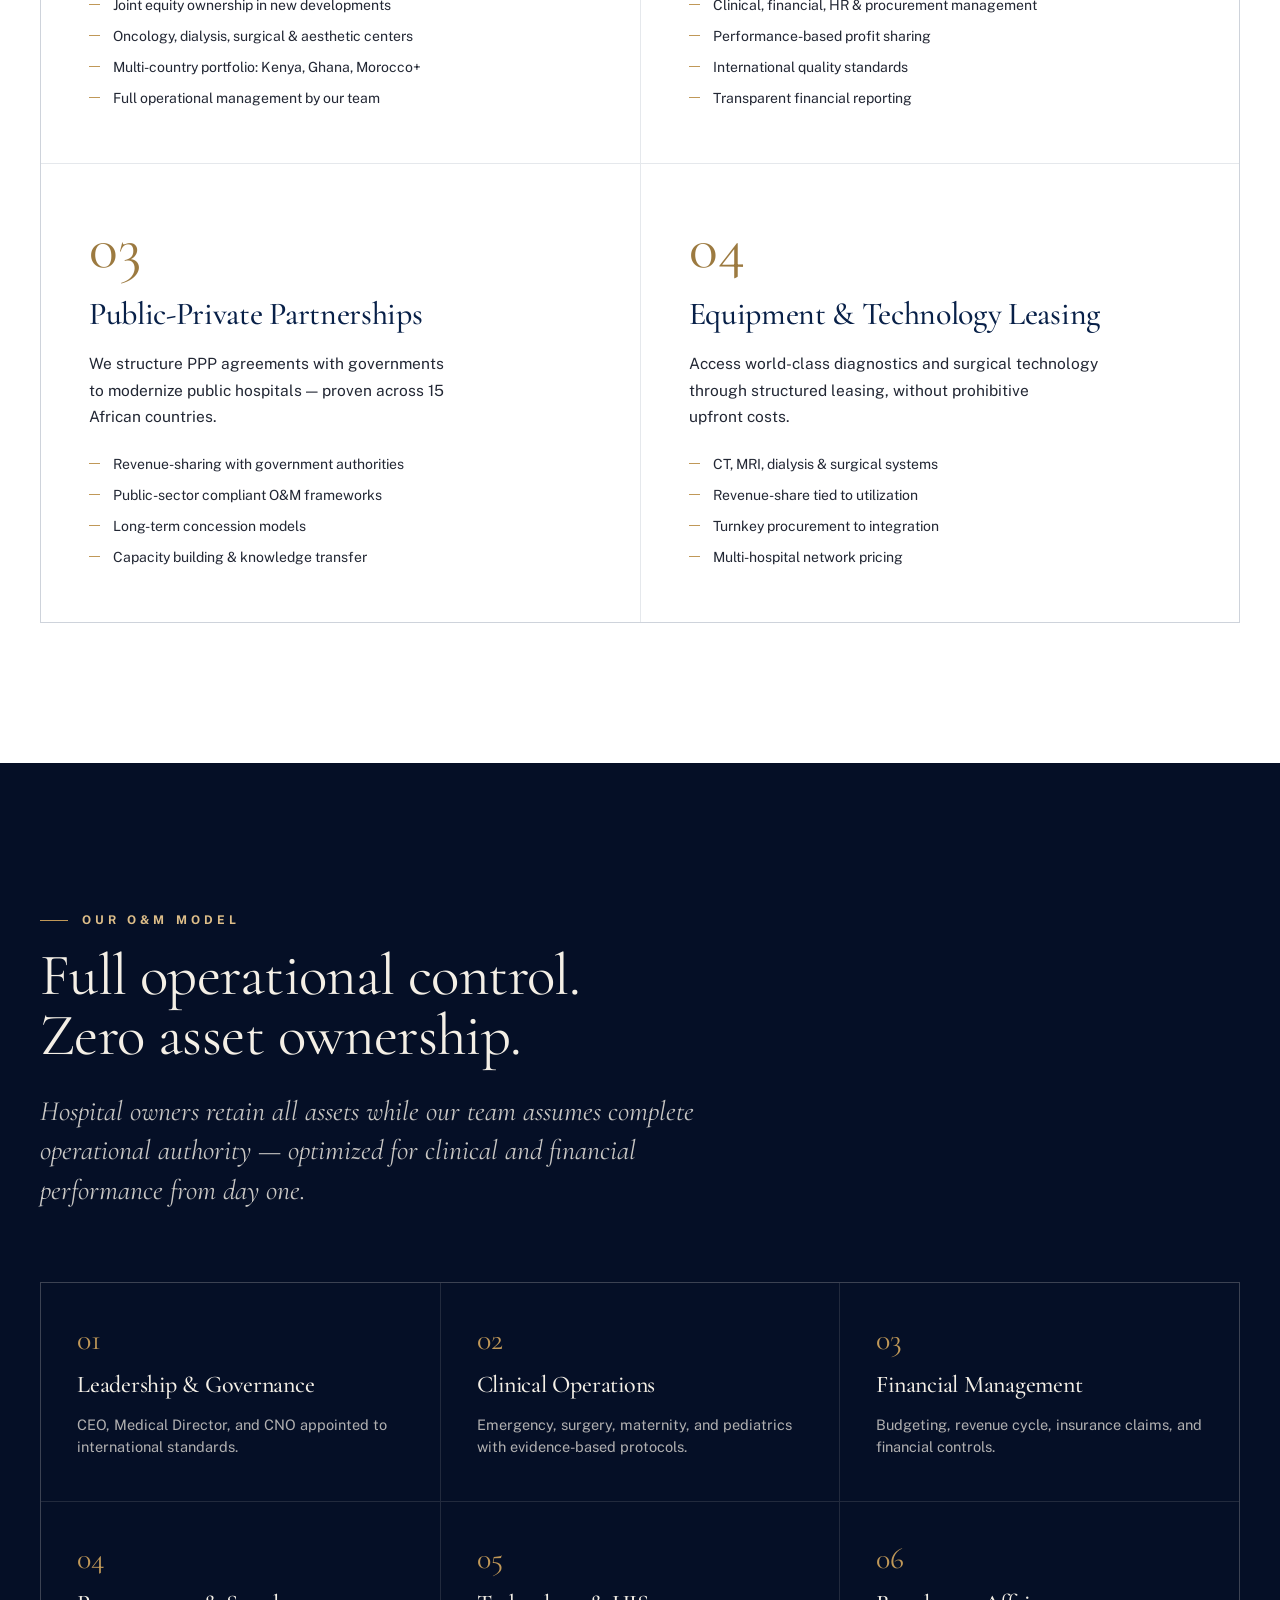
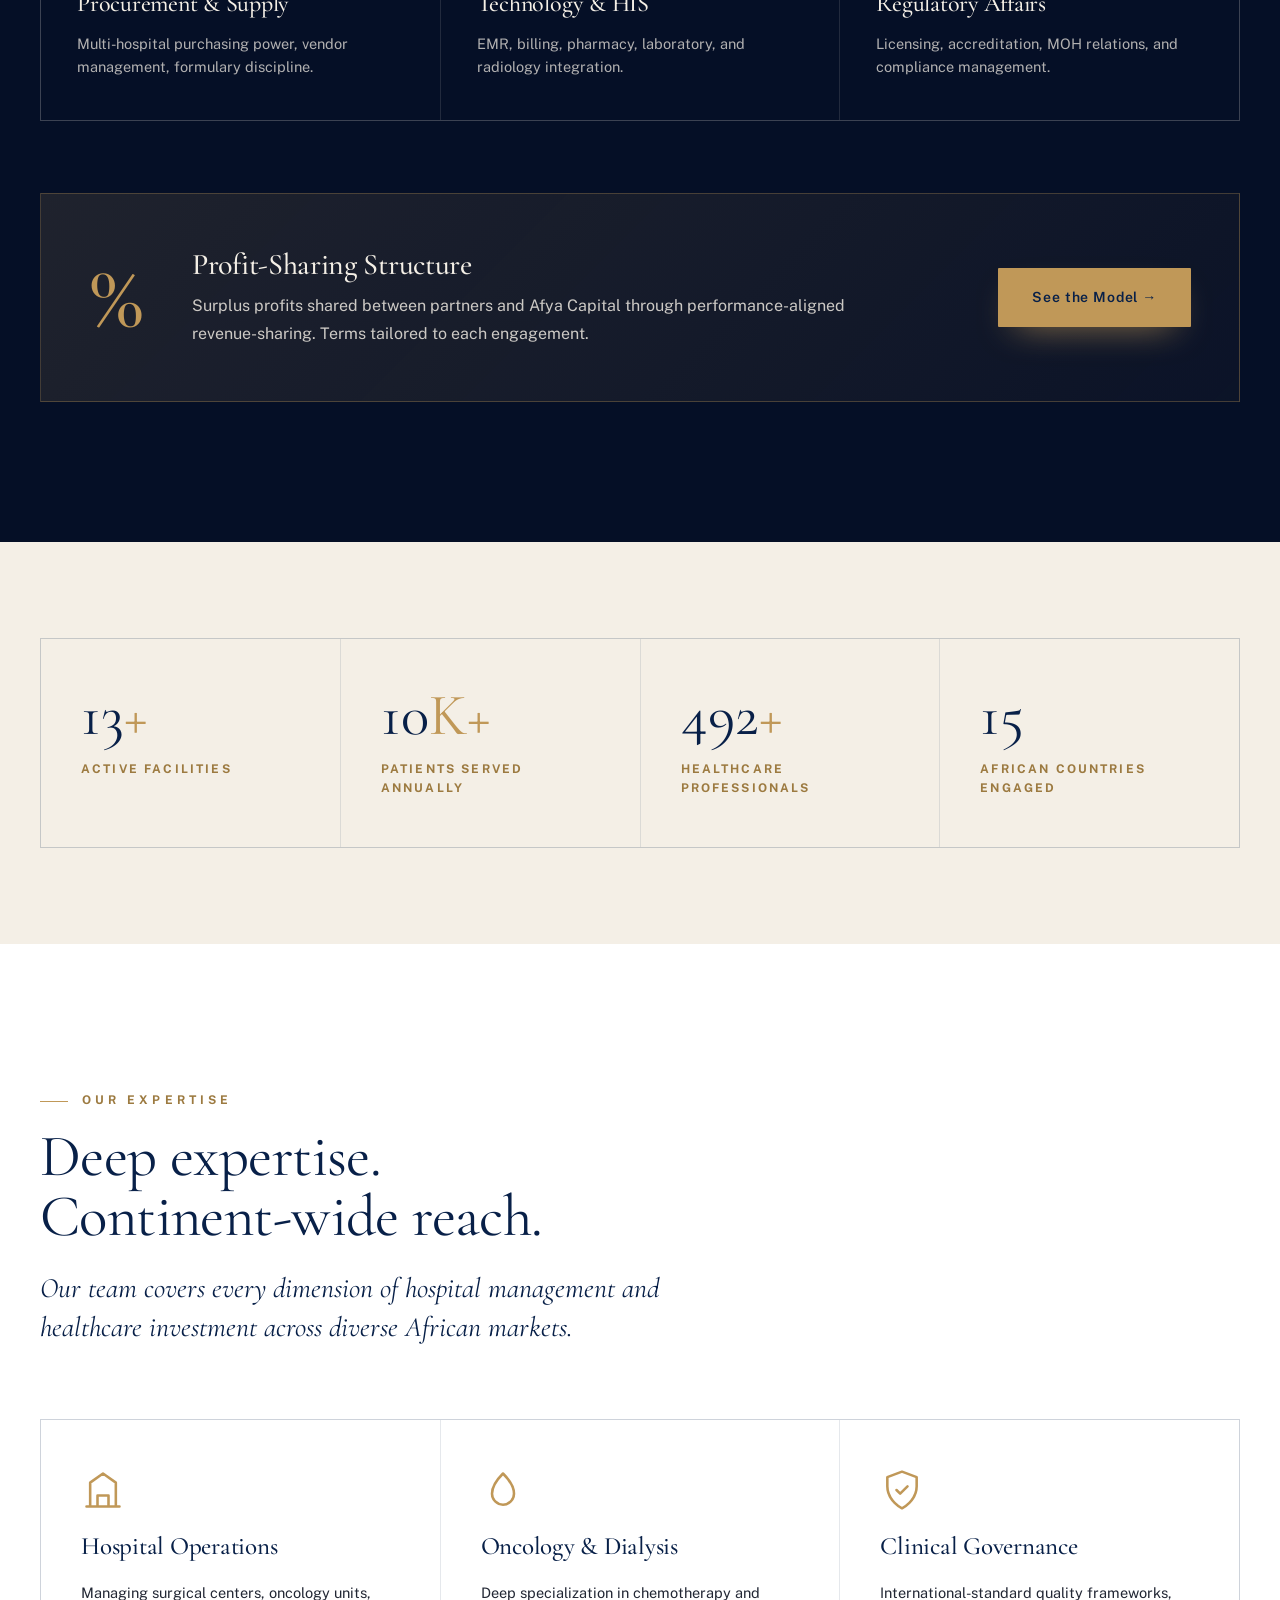
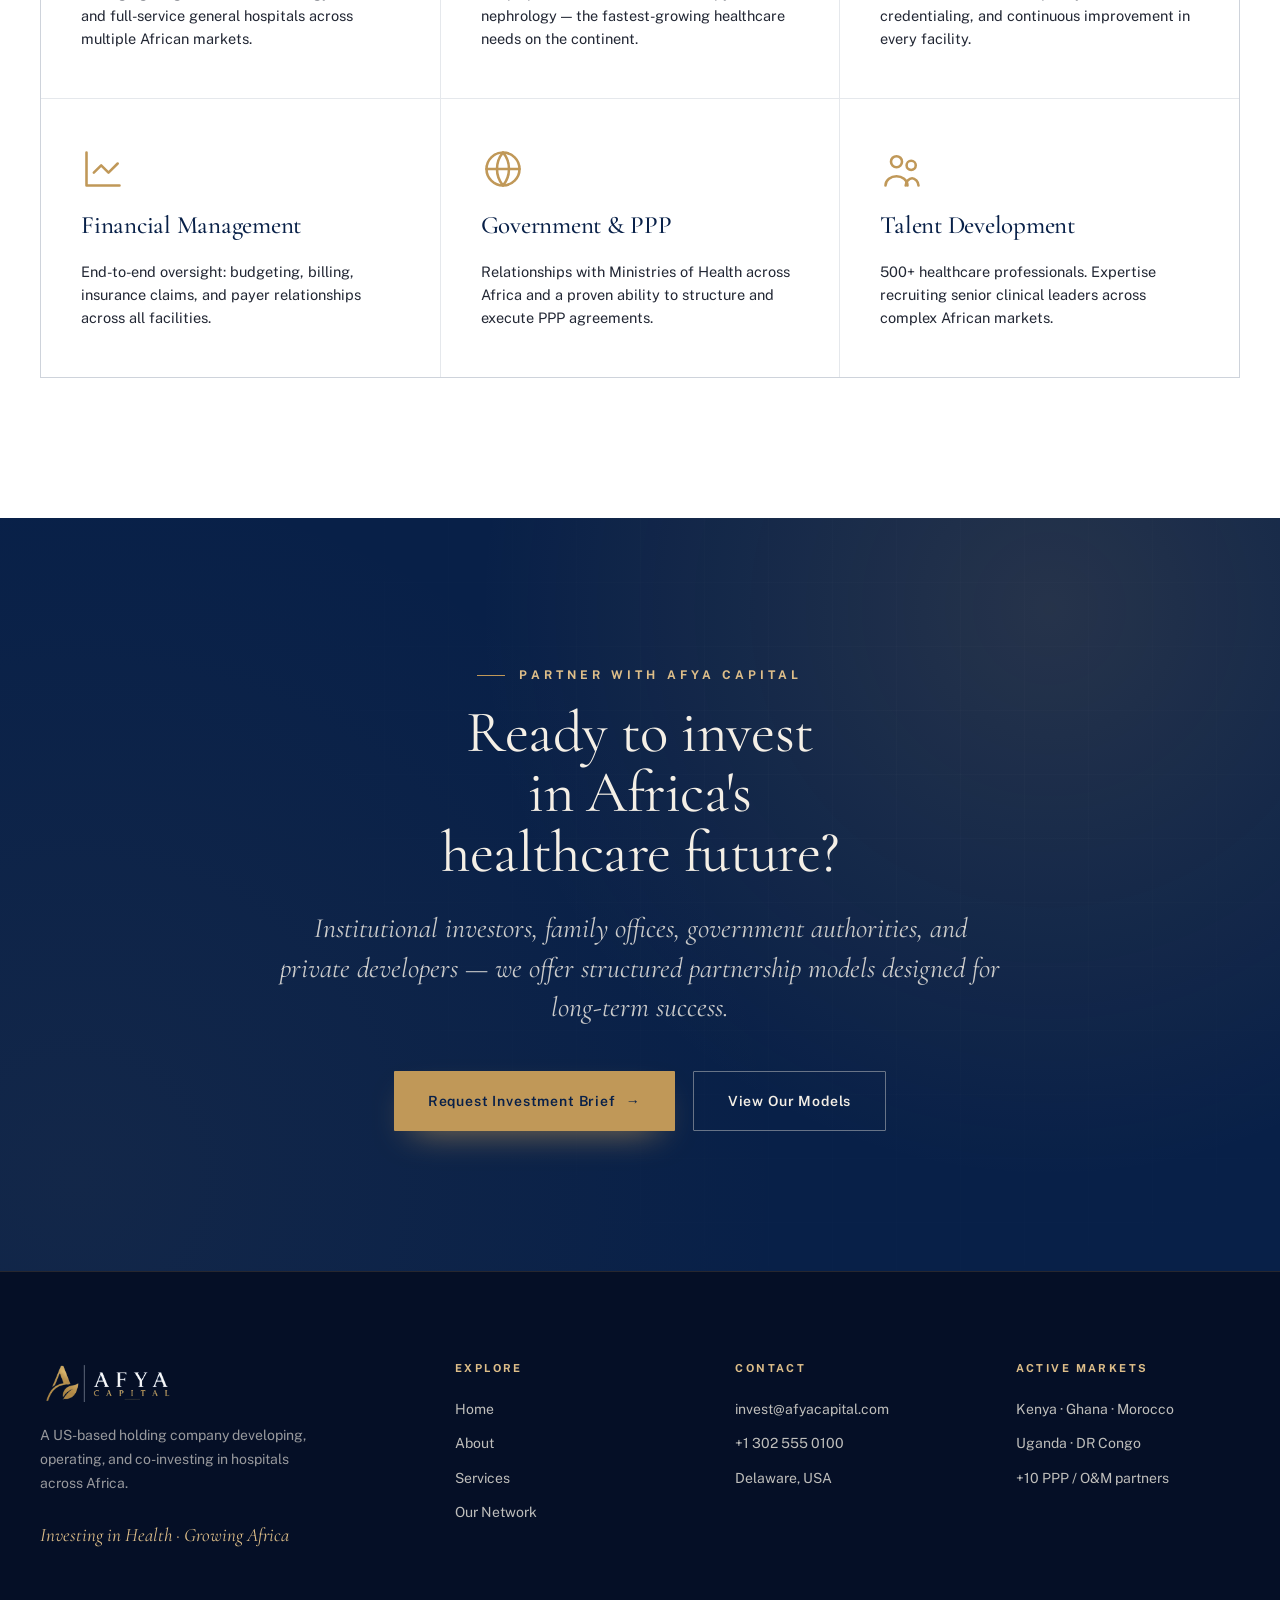
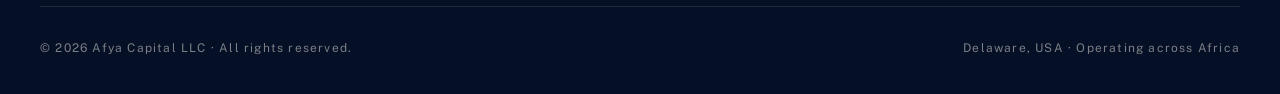
==== commit 7a31d37d: "Restore: original PNG logos from zip file" ====
--- a/index.html
+++ b/index.html
@@ -17,8 +17,8 @@
 <header class="nav">
   <div class="inner">
     <a href="index.html" class="brand" aria-label="Afya Capital home">
-      <img class="light-logo" src="images/logo-light-no-tagline.svg" alt="Afya Capital"/>
-      <img class="dark-logo" src="images/logo-dark-no-tagline.svg" alt="Afya Capital"/>
+      <img class="light-logo" src="images/logo-light-no-tagline.png" alt="Afya Capital"/>
+      <img class="dark-logo" src="images/logo-dark-no-tagline.png" alt="Afya Capital"/>
     </a>
     <nav class="links">
       <a href="index.html" data-page="index.html">Home</a>
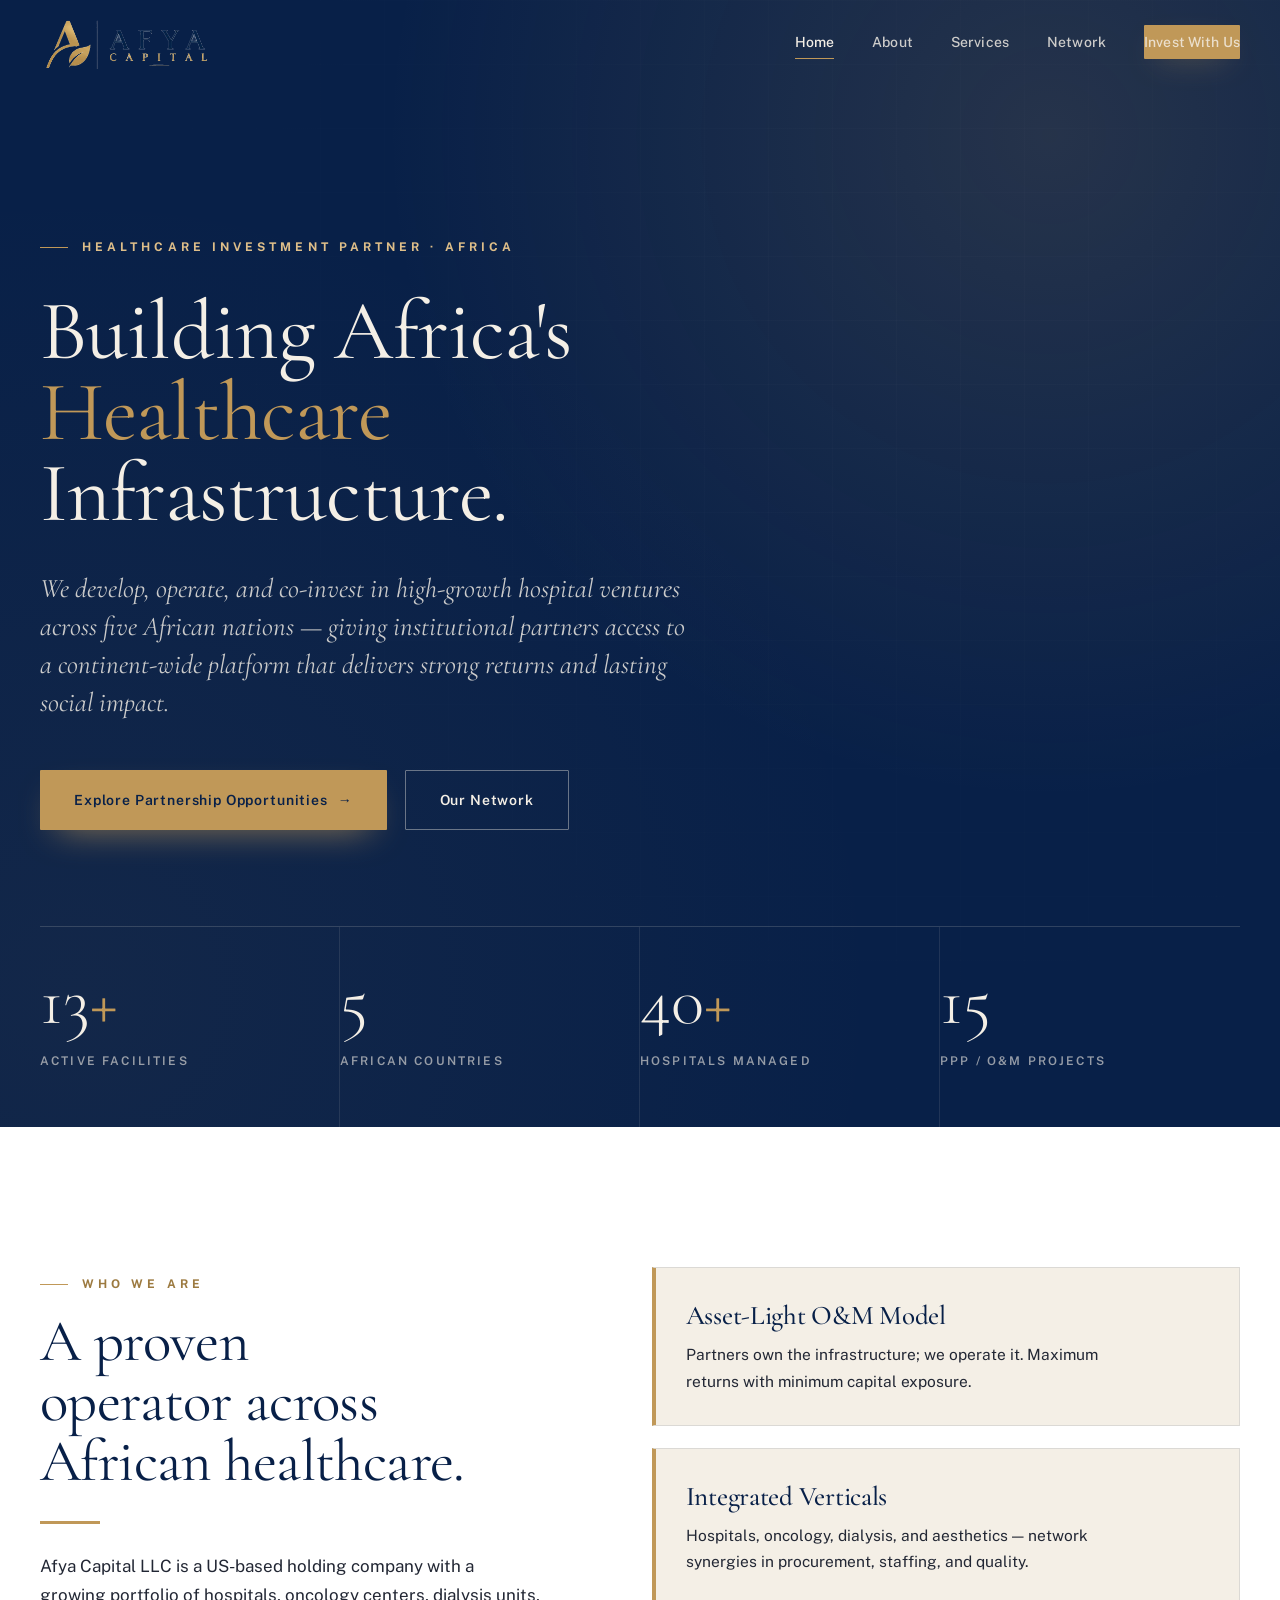
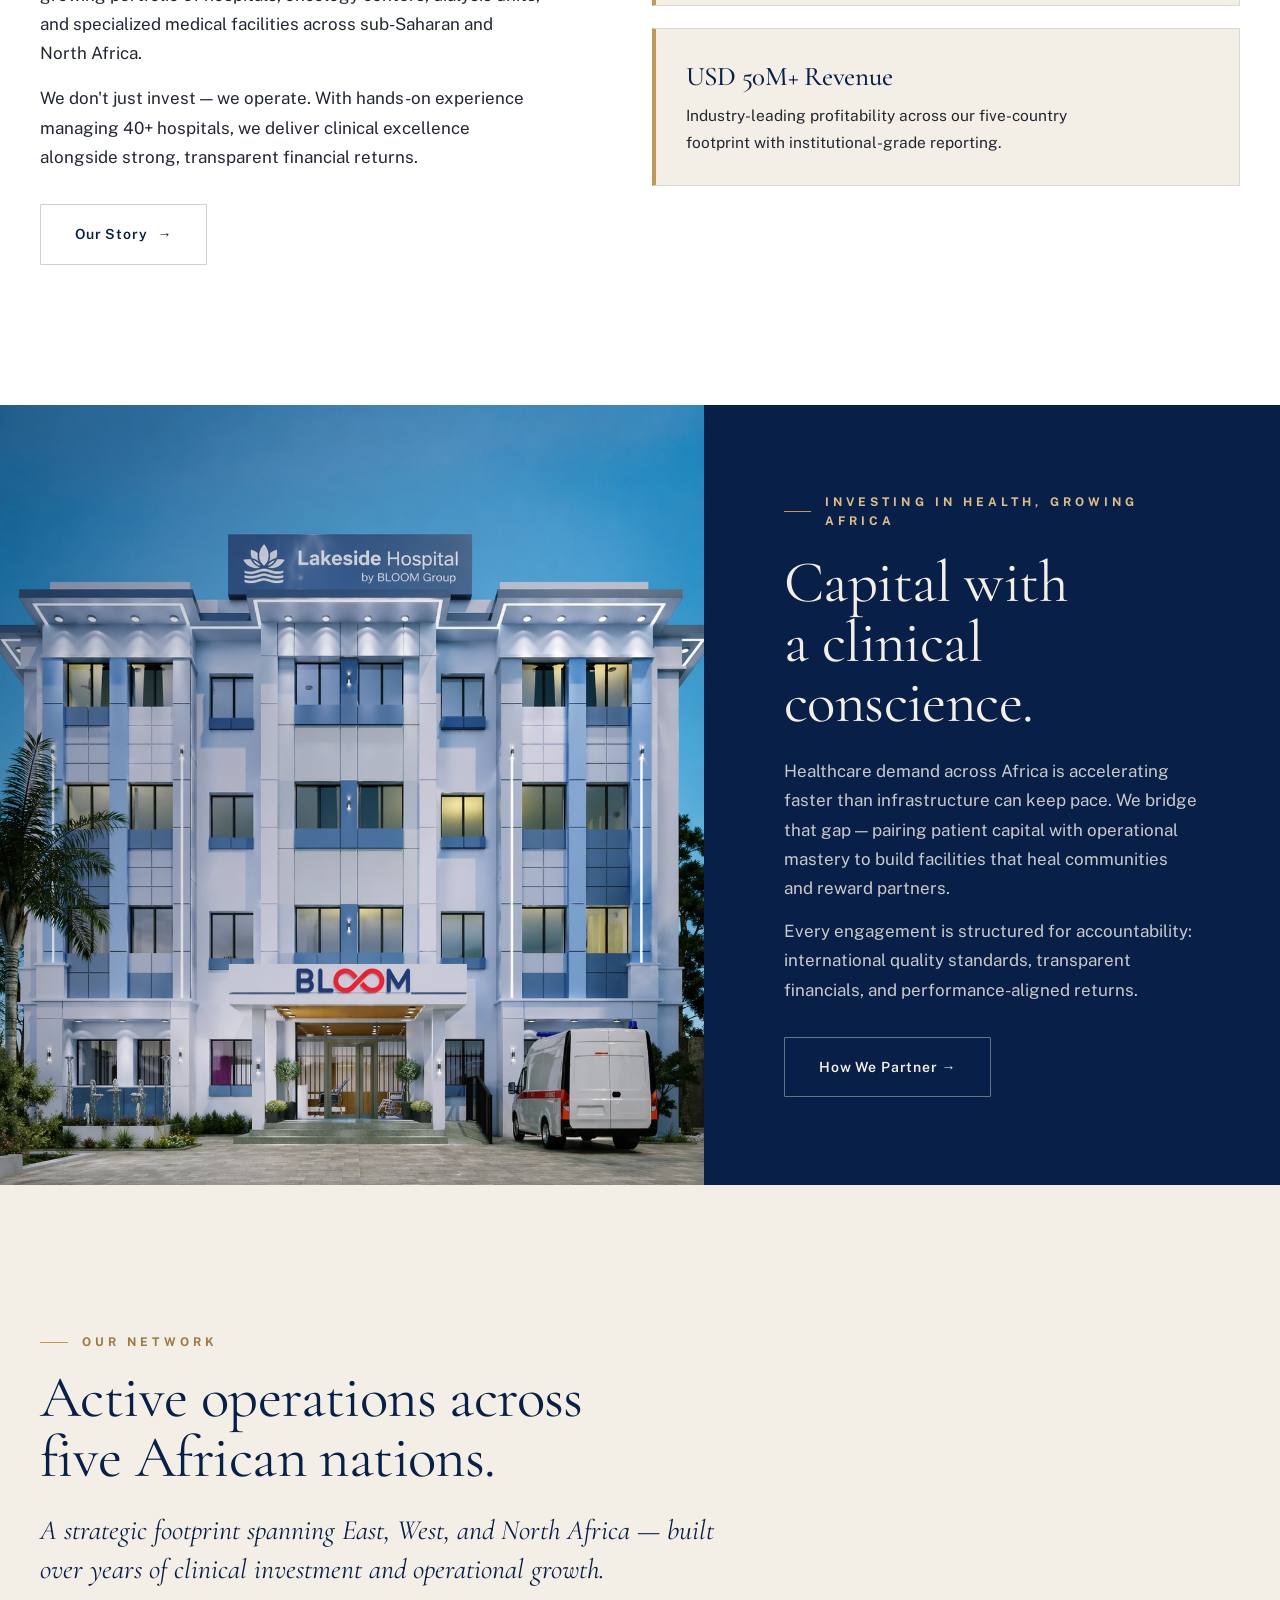
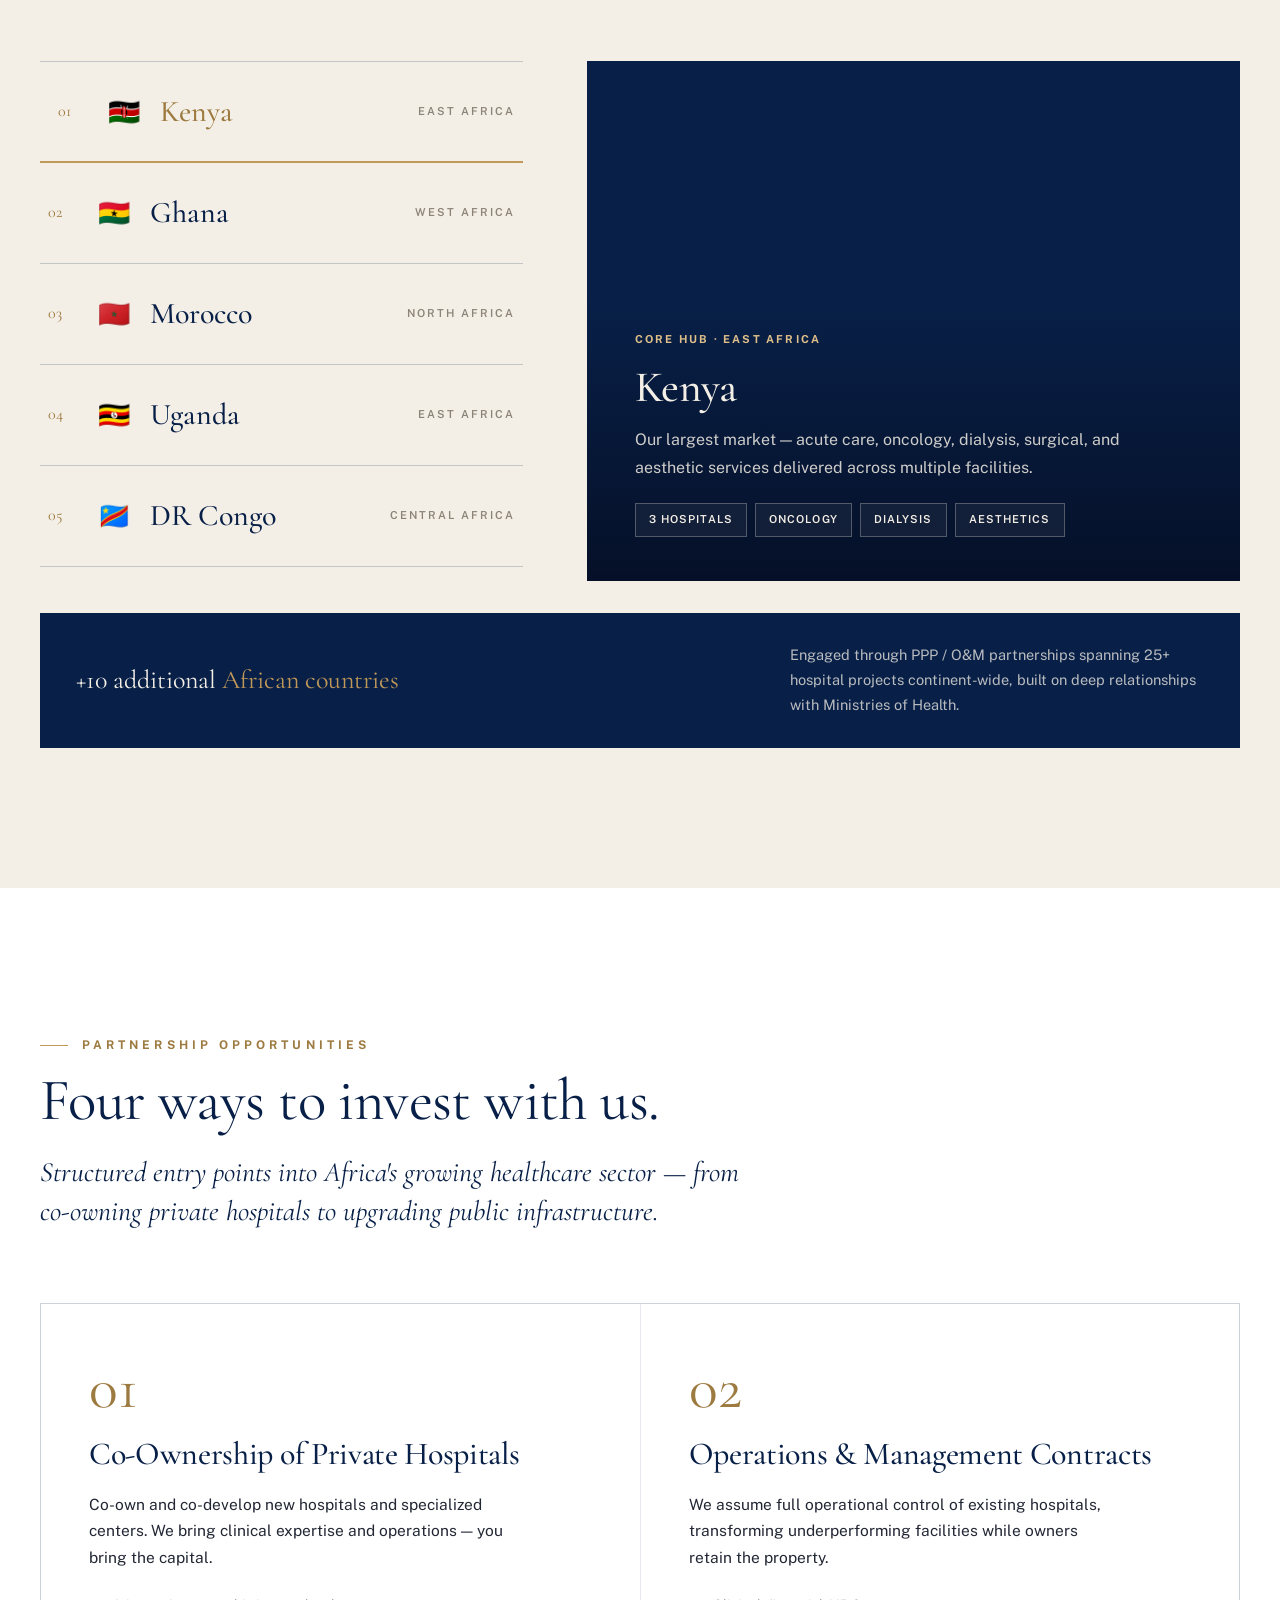
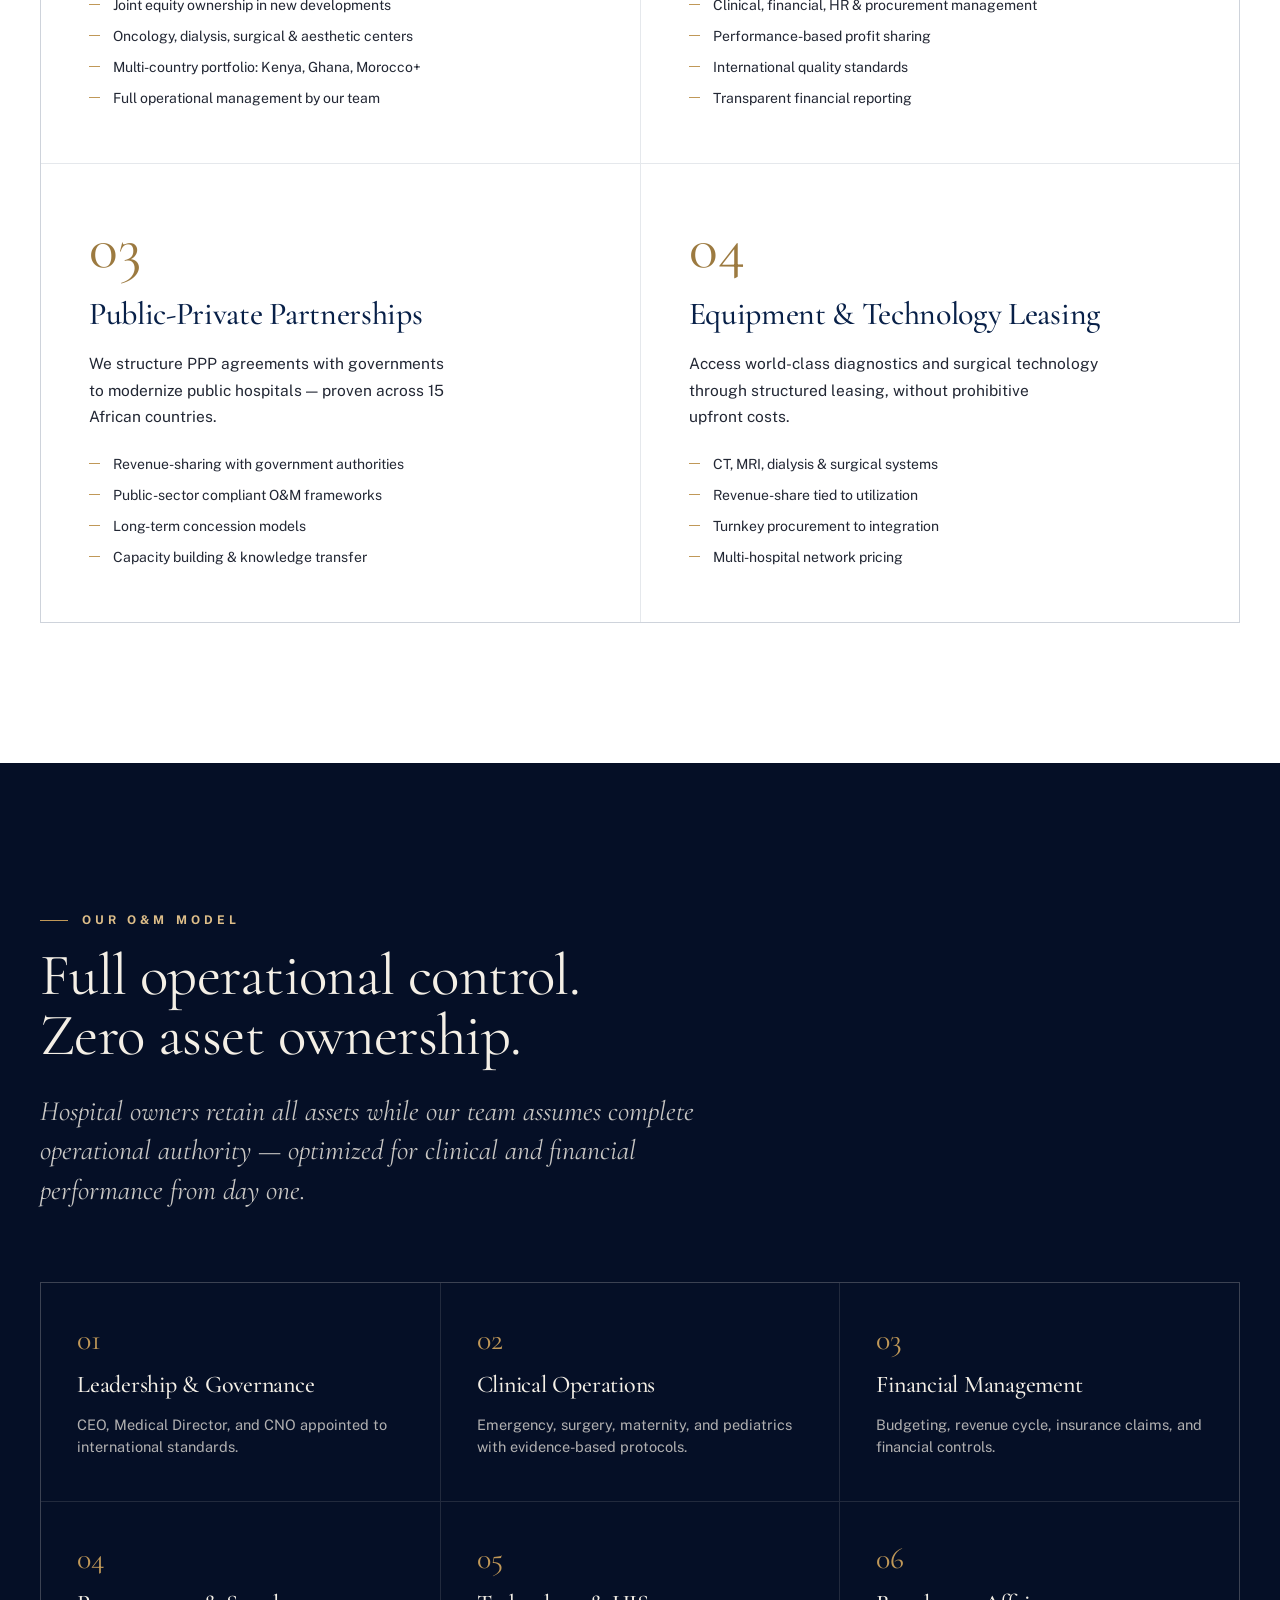
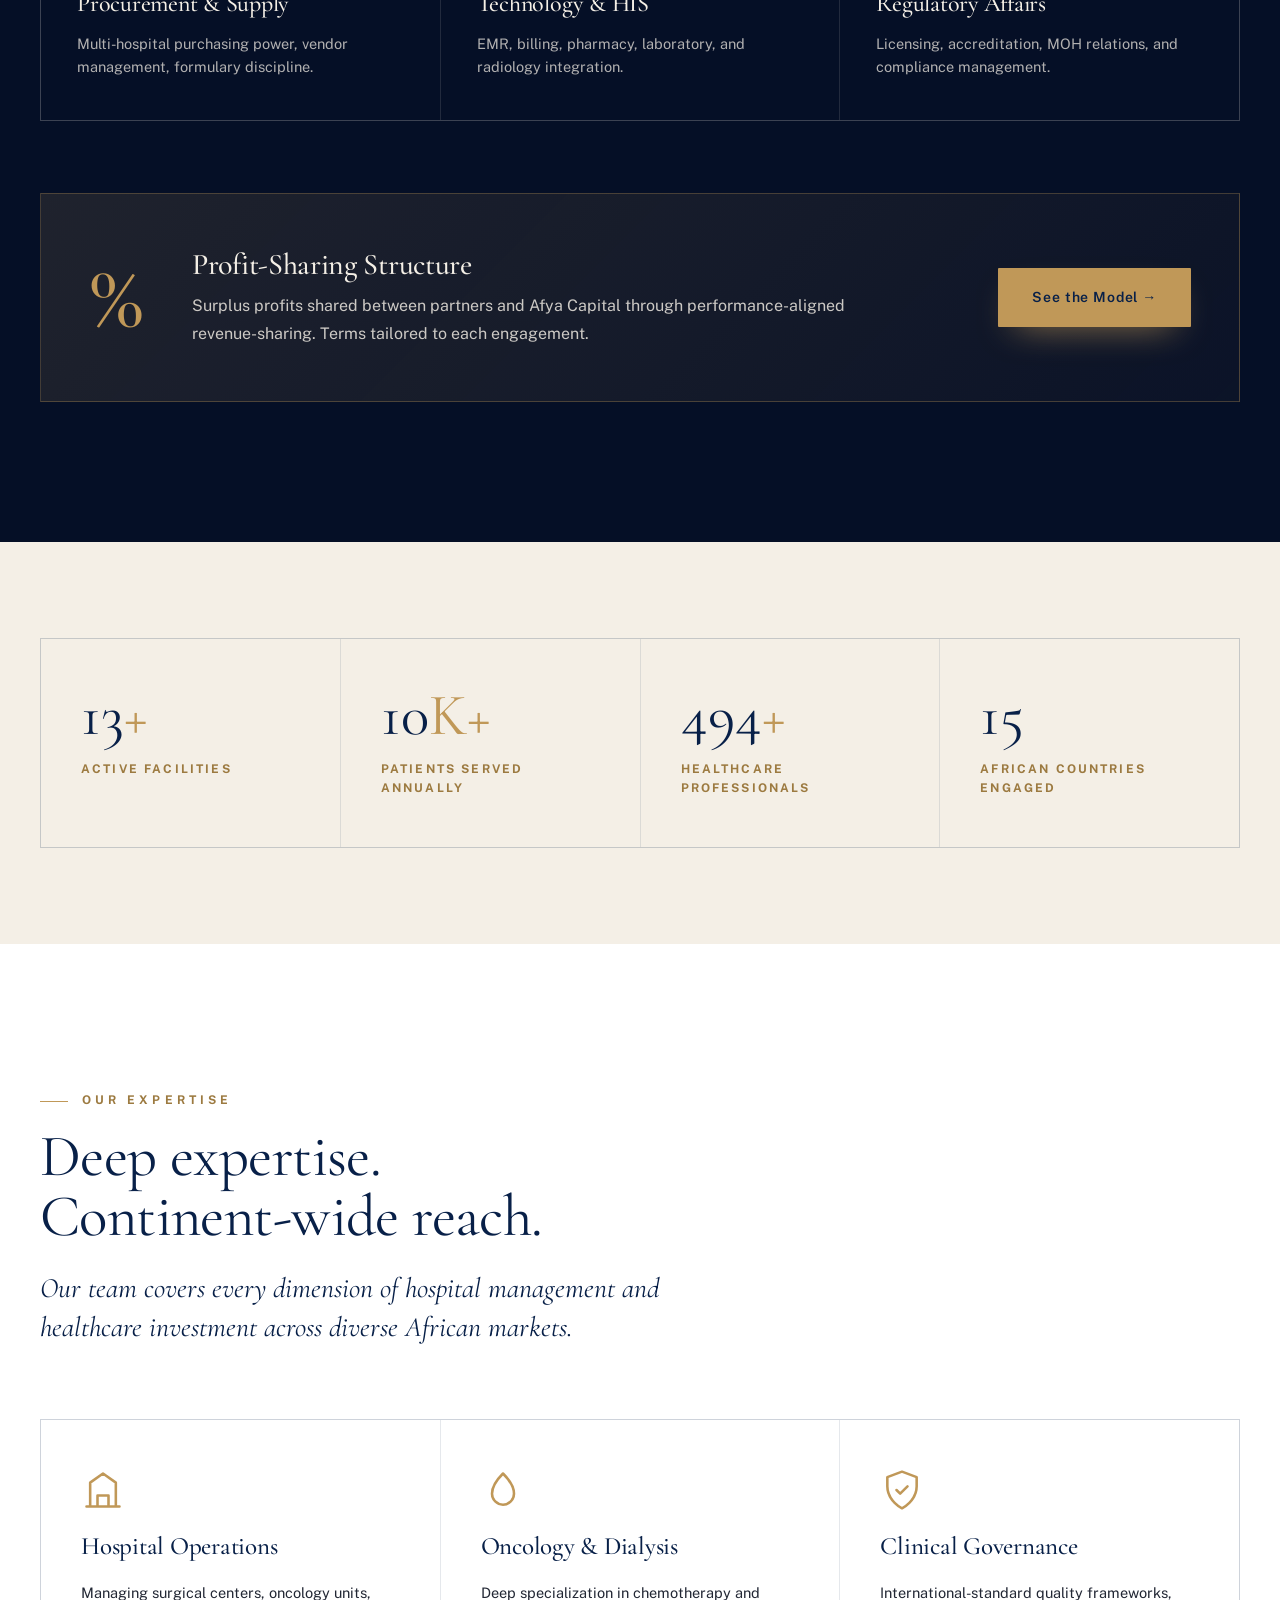
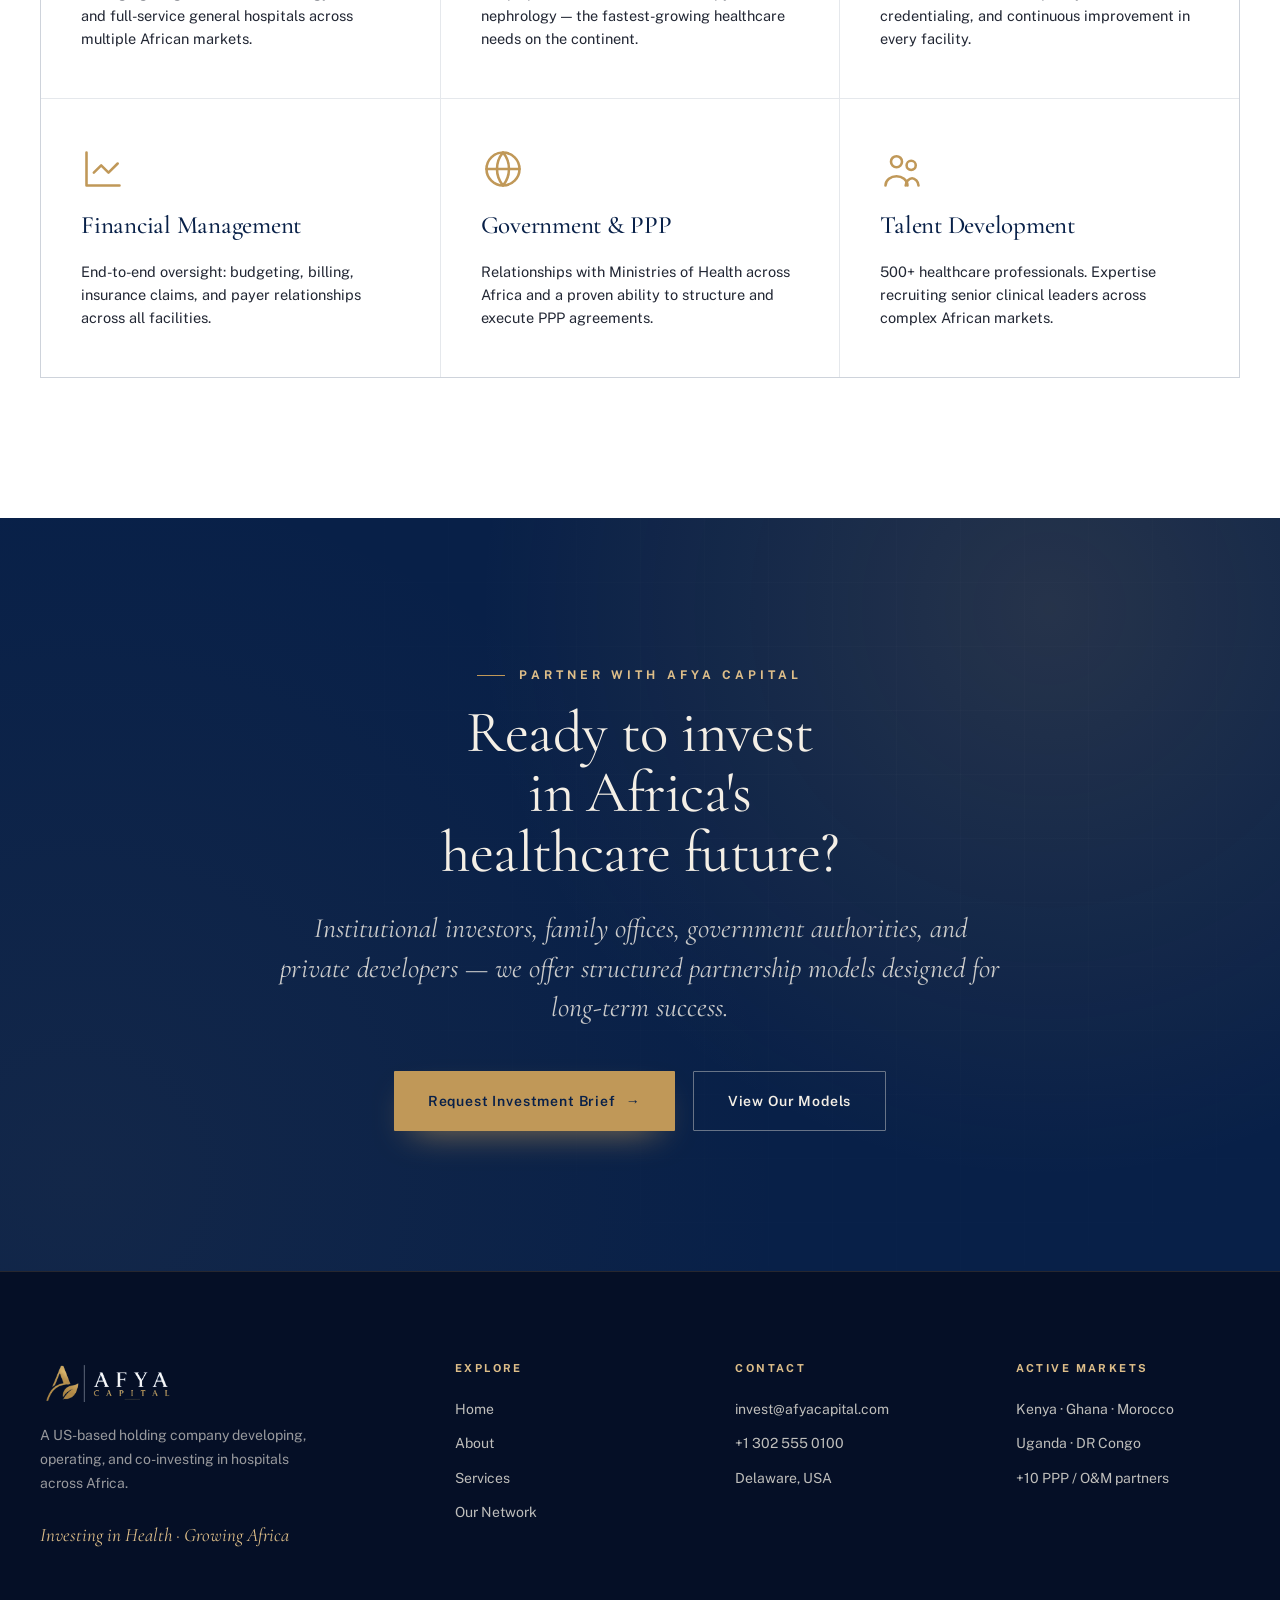
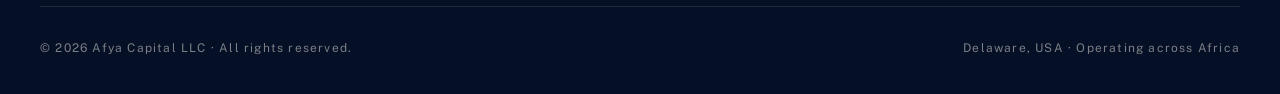
==== commit 9e2482d3: "Replace featrow image with Lakeside Hospital photo" ====
--- a/index.html
+++ b/index.html
@@ -83,7 +83,7 @@
 
 <!-- ============ FEATURE ROW ============ -->
 <section class="featrow" data-dark>
-  <div class="ph" style="background-image:url('https://images.unsplash.com/photo-1519494026892-80bbd2d6fd0d?w=1200&q=72');"></div>
+  <div class="ph" style="background-image:url('images/lakeside-hospital.jpg');"></div>
   <div class="tx">
     <div class="eyebrow reveal">Investing in health, growing Africa</div>
     <h2 class="reveal d1">Capital with a clinical conscience.</h2>
